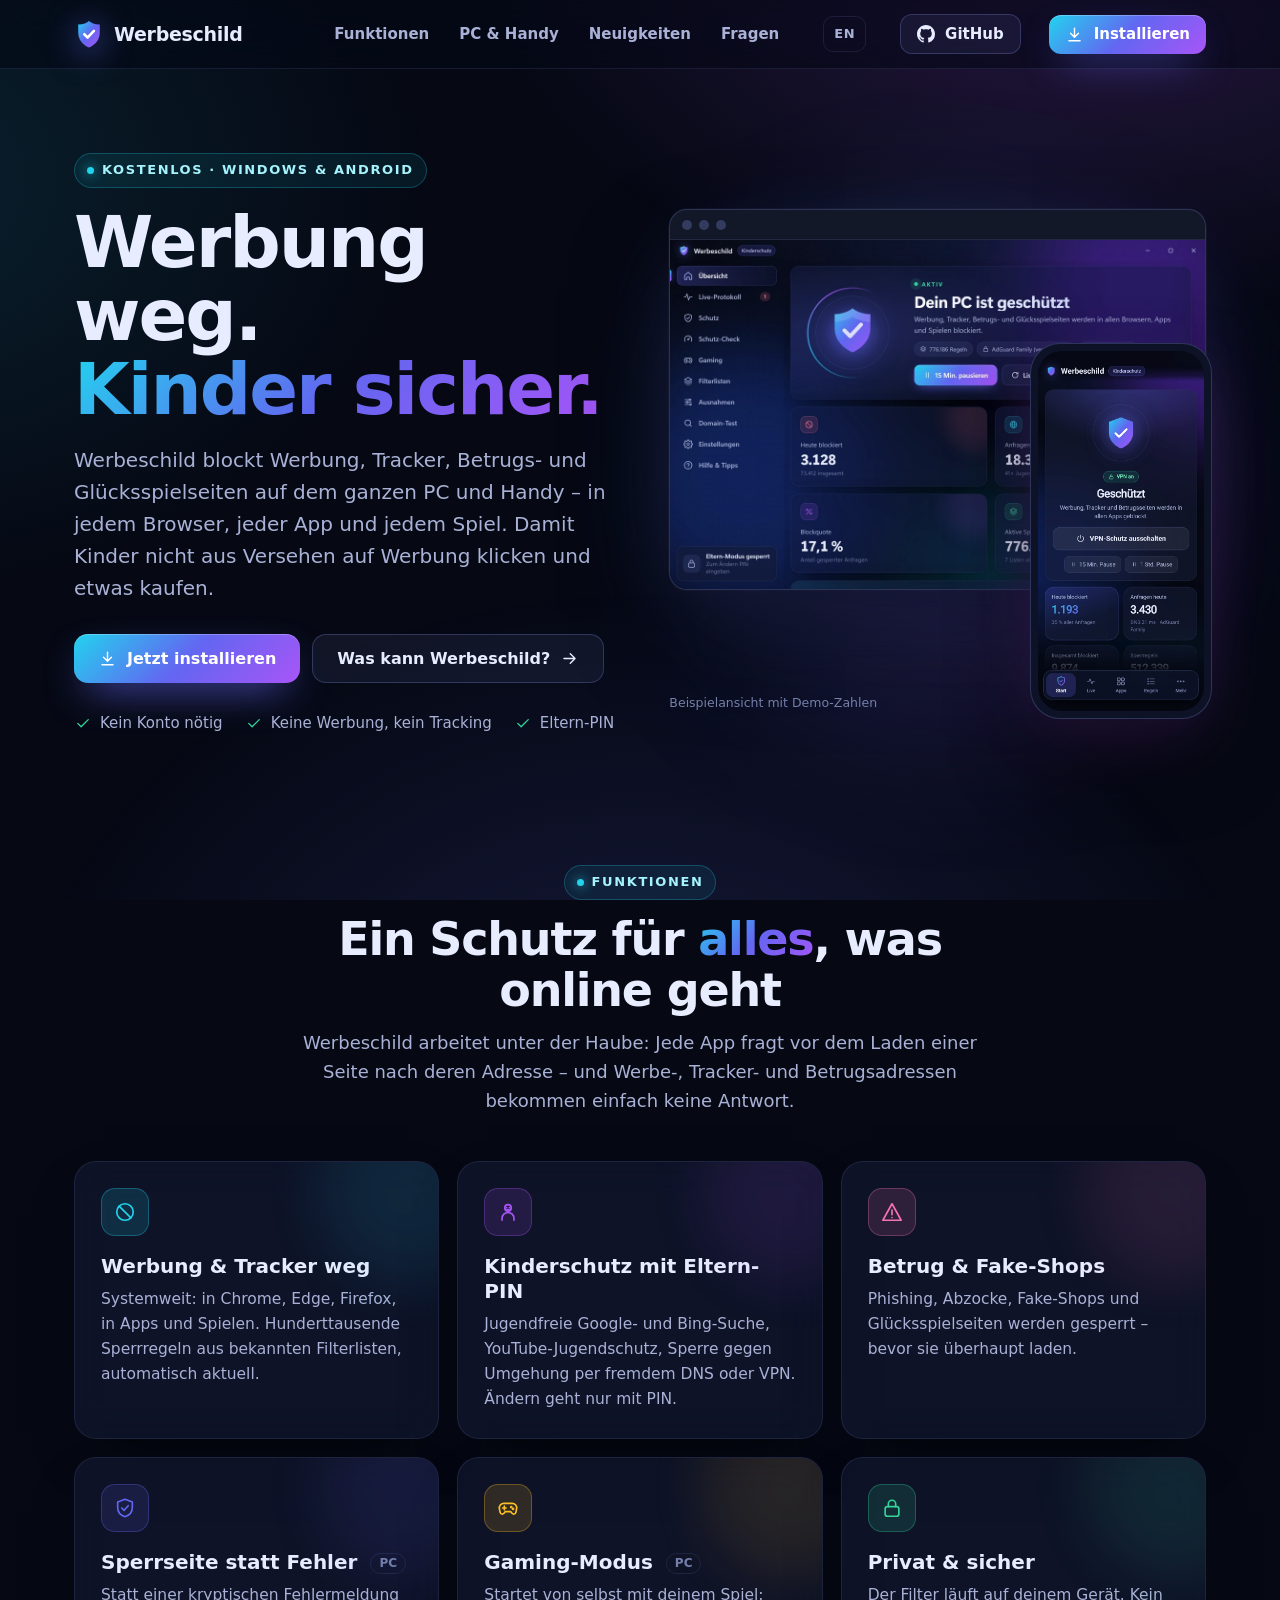
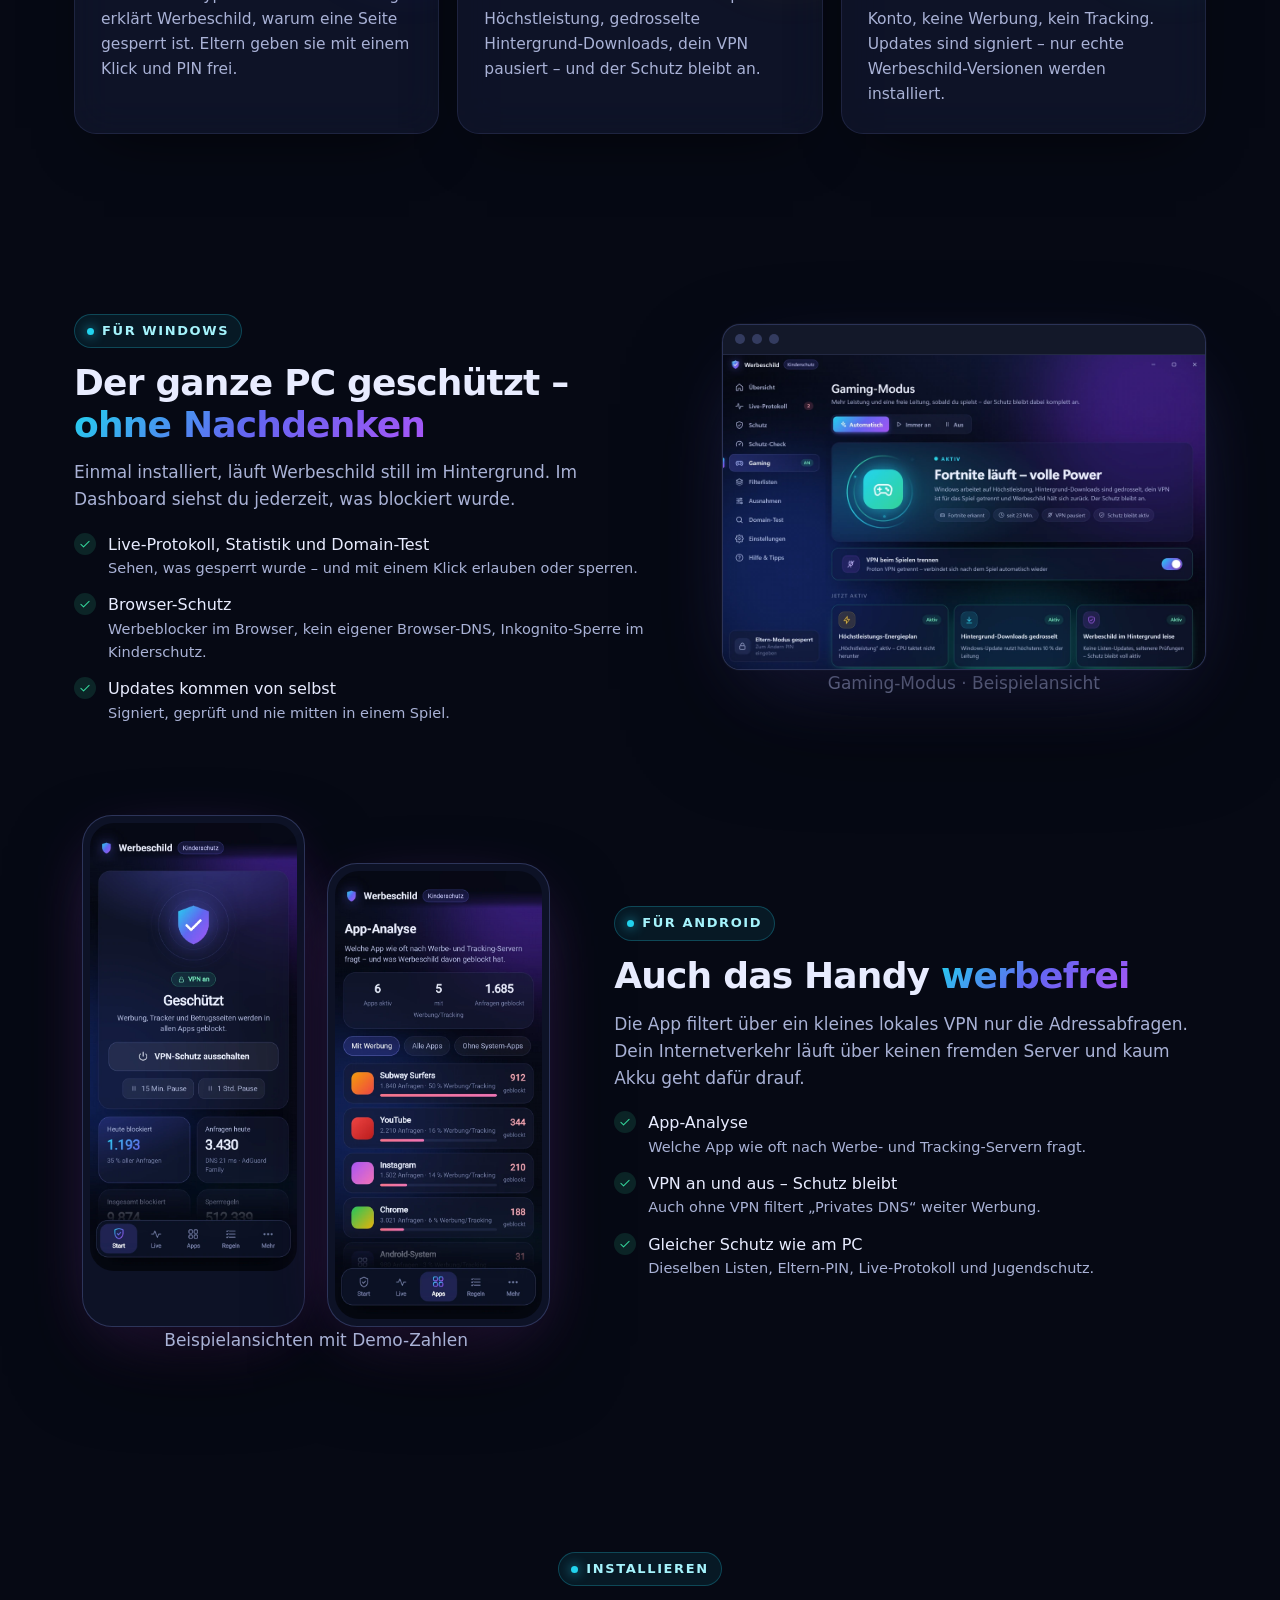
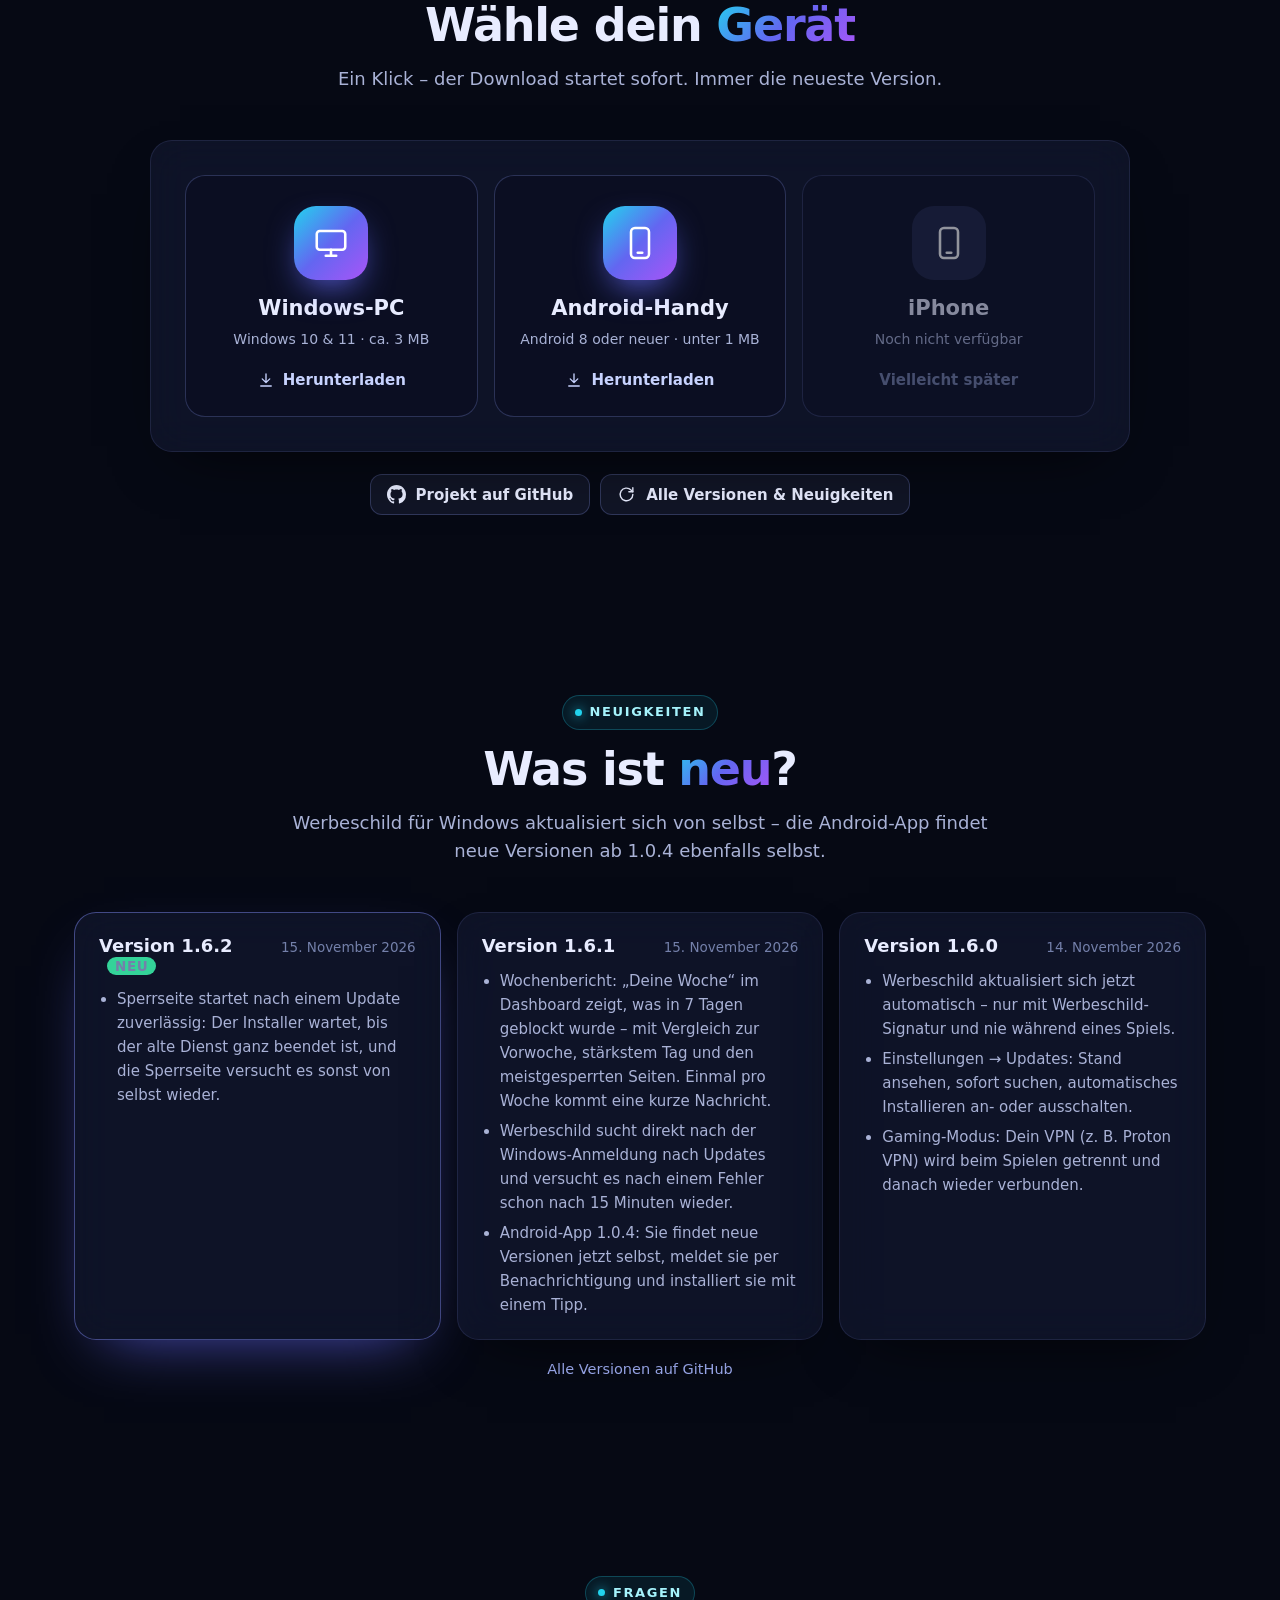
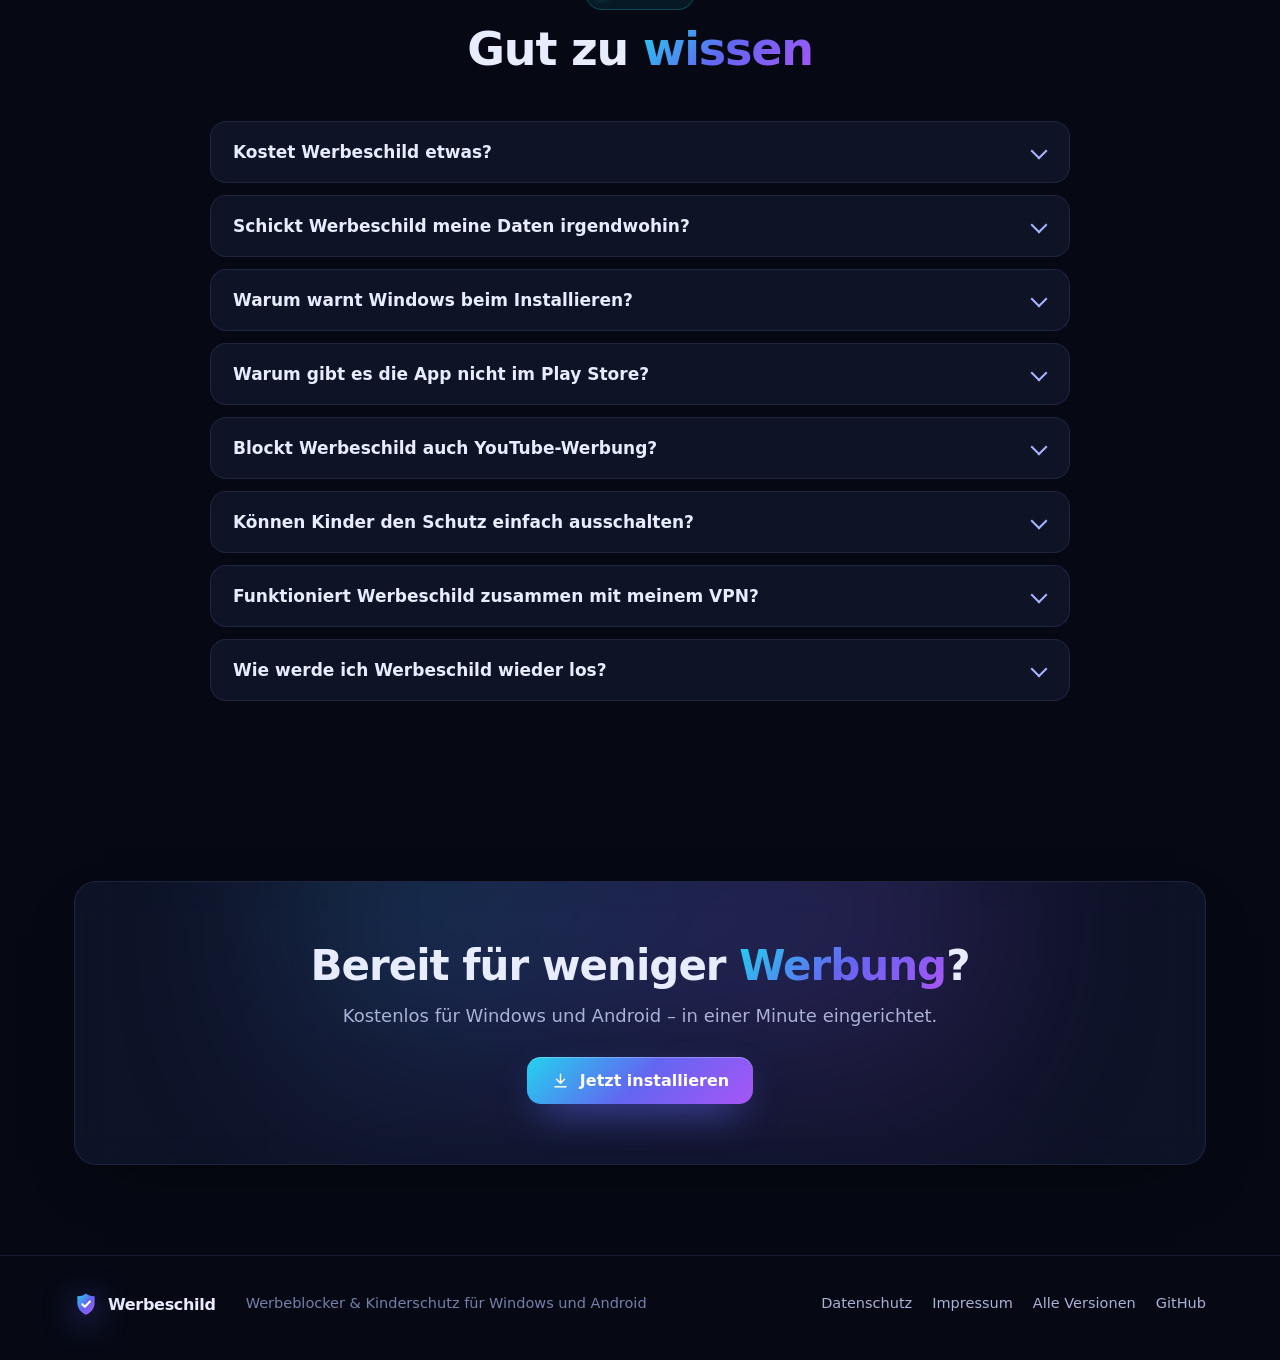
==== docs/index.html @ 8ffce0c3 "Webseite aktualisiert" ====
<!doctype html>
<html lang="de" class="no-js">
<head>
  <meta charset="utf-8">
  <meta name="viewport" content="width=device-width, initial-scale=1">
  <title>Werbeschild – Werbeblocker &amp; Kinderschutz für Windows und Android</title>
  <meta name="description" content="Werbeschild blockt Werbung, Tracker, Betrugs- und Glücksspielseiten auf dem ganzen PC und Handy – in jedem Browser, jeder App und jedem Spiel. Kostenlos, ohne Konto.">
  <meta name="theme-color" content="#060914">
  <meta property="og:title" content="Werbeschild – Werbung weg. Kinder sicher.">
  <meta property="og:description" content="Kostenloser Werbeblocker und Kinderschutz für Windows und Android.">
  <meta property="og:type" content="website">
  <meta property="og:url" content="https://mhp3878.github.io/werbeschild/">
  <meta property="og:site_name" content="Werbeschild">
  <meta property="og:locale" content="de_DE">
  <meta property="og:image" content="https://mhp3878.github.io/werbeschild/assets/vorschau.png">
  <meta property="og:image:width" content="1280">
  <meta property="og:image:height" content="640">
  <meta property="og:image:alt" content="Werbeschild – Werbung weg. Kinder sicher.">
  <meta name="twitter:card" content="summary_large_image">
  <link rel="canonical" href="https://mhp3878.github.io/werbeschild/">
  <link rel="alternate" hreflang="de" href="https://mhp3878.github.io/werbeschild/">
  <link rel="alternate" hreflang="en" href="https://mhp3878.github.io/werbeschild/en/">
  <link rel="icon" type="image/png" href="assets/werbeschild.png">
  <link rel="stylesheet" href="assets/site.css">
</head>
<body>
  <svg width="0" height="0" aria-hidden="true" style="position:absolute">
    <defs>
      <linearGradient id="wsg" x1="0" y1="0" x2="1" y2="1"><stop offset="0" stop-color="#22d3ee"/><stop offset=".5" stop-color="#6366f1"/><stop offset="1" stop-color="#a855f7"/></linearGradient>
    </defs>
    <symbol id="logo" viewBox="0 0 64 64"><path d="M32 4c4 3.5 12 7.5 23 7.6v17.6C55 44 45.5 54.6 32 60.8 18.5 54.6 9 44 9 29.2V11.6C20 11.5 28 7.5 32 4z" fill="url(#wsg)"/><path d="M22 32.5l7 7 13.5-14" fill="none" stroke="#fff" stroke-width="5.5" stroke-linecap="round" stroke-linejoin="round"/></symbol>
    <symbol id="i-shield" viewBox="0 0 24 24"><path d="M12 2.5l8 3v6c0 5-3.4 8.6-8 10-4.6-1.4-8-5-8-10v-6z"/><path d="M8.5 12l2.5 2.5 4.5-5"/></symbol>
    <symbol id="i-kid" viewBox="0 0 24 24"><circle cx="12" cy="7.5" r="3.5"/><path d="M5.5 21v-2a6.5 6.5 0 0113 0v2"/><path d="M10.5 7.2h.01M13.5 7.2h.01M10.8 9a1.8 1.8 0 002.4 0"/></symbol>
    <symbol id="i-block" viewBox="0 0 24 24"><circle cx="12" cy="12" r="9"/><path d="M5.6 5.6l12.8 12.8"/></symbol>
    <symbol id="i-alert" viewBox="0 0 24 24"><path d="M12 3l10 18H2z"/><path d="M12 10v5M12 18v.1"/></symbol>
    <symbol id="i-gamepad" viewBox="0 0 24 24"><path d="M7.5 7h9a5 5 0 014.9 6l-.8 3.7a2.4 2.4 0 01-4.2 1L14.9 16H9.1l-1.5 1.7a2.4 2.4 0 01-4.2-1L2.6 13a5 5 0 014.9-6z"/><path d="M8 10v4M6 12h4"/><circle cx="15.5" cy="11" r=".6"/><circle cx="17.5" cy="13" r=".6"/></symbol>
    <symbol id="i-lock" viewBox="0 0 24 24"><rect x="4.5" y="10.5" width="15" height="10.5" rx="2.5"/><path d="M8 10.5V7.5a4 4 0 018 0v3"/></symbol>
    <symbol id="i-check" viewBox="0 0 24 24"><path d="M5 12.5l4.5 4.5L19 7.5"/></symbol>
    <symbol id="i-download" viewBox="0 0 24 24"><path d="M12 4v11M7 10.5l5 5 5-5M5 20h14"/></symbol>
    <symbol id="i-arrow" viewBox="0 0 24 24"><path d="M5 12h14M13 6l6 6-6 6"/></symbol>
    <symbol id="i-refresh" viewBox="0 0 24 24"><path d="M20 12a8 8 0 11-2.3-5.7L20 8.5"/><path d="M20 3.5v5h-5"/></symbol>
    <symbol id="i-pc" viewBox="0 0 24 24"><rect x="2.5" y="4" width="19" height="12.5" rx="2"/><path d="M8.5 20.5h7M12 16.5v4"/></symbol>
    <symbol id="i-phone" viewBox="0 0 24 24"><rect x="6" y="2" width="12" height="20" rx="2.6"/><path d="M10.5 18.5h3"/></symbol>
    <symbol id="i-github" viewBox="0 0 16 16"><path fill="currentColor" stroke="none" d="M8 0C3.58 0 0 3.58 0 8c0 3.54 2.29 6.53 5.47 7.59.4.07.55-.17.55-.38 0-.19-.01-.82-.01-1.49-2.01.37-2.53-.49-2.69-.94-.09-.23-.48-.94-.82-1.13-.28-.15-.68-.52-.01-.53.63-.01 1.08.58 1.23.82.72 1.21 1.87.87 2.33.66.07-.52.28-.87.51-1.07-1.78-.2-3.64-.89-3.64-3.95 0-.87.31-1.59.82-2.15-.08-.2-.36-1.02.08-2.12 0 0 .67-.21 2.2.82.64-.18 1.32-.27 2-.27.68 0 1.36.09 2 .27 1.53-1.04 2.2-.82 2.2-.82.44 1.1.16 1.92.08 2.12.51.56.82 1.27.82 2.15 0 3.07-1.87 3.75-3.65 3.95.29.25.54.73.54 1.48 0 1.07-.01 1.93-.01 2.2 0 .21.15.46.55.38A8.01 8.01 0 0016 8c0-4.42-3.58-8-8-8z"/></symbol>
    <symbol id="i-sparkle" viewBox="0 0 24 24"><path d="M12 3l1.8 5.2L19 10l-5.2 1.8L12 17l-1.8-5.2L5 10l5.2-1.8z"/><path d="M19 15l.8 2.2L22 18l-2.2.8L19 21l-.8-2.2L16 18l2.2-.8z"/></symbol>
  </svg>

  <header class="top">
    <div class="wrap">
      <a class="brand" href="#"><svg aria-hidden="true"><use href="#logo"/></svg>Werbeschild</a>
      <nav class="nav" aria-label="Hauptmenü">
        <a href="#funktionen">Funktionen</a>
        <a href="#pc-und-handy" class="hide-m">PC &amp; Handy</a>
        <a href="#neuigkeiten" class="hide-m">Neuigkeiten</a>
        <a href="#fragen">Fragen</a>
      </nav>
      <a class="lang" href="en/" hreflang="en" lang="en" title="English version">EN</a>
      <a class="btn ghost small gh-btn" href="https://github.com/MHP3878/werbeschild" title="Werbeschild auf GitHub"><svg class="i" aria-hidden="true"><use href="#i-github"/></svg><span>GitHub</span></a>
      <a class="btn primary small" href="#installieren"><svg class="i" aria-hidden="true"><use href="#i-download"/></svg>Installieren</a>
    </div>
  </header>

  <main>
    <!-- ================= HERO ================= -->
    <section class="hero">
      <div class="wrap">
        <div>
          <span class="eyebrow"><i></i>Kostenlos · Windows &amp; Android</span>
          <h1>Werbung weg.<br><span class="grad">Kinder sicher.</span></h1>
          <p class="lead">Werbeschild blockt Werbung, Tracker, Betrugs- und Glücksspielseiten auf dem ganzen PC und Handy – in jedem Browser, jeder App und jedem Spiel. Damit Kinder nicht aus Versehen auf Werbung klicken und etwas kaufen.</p>
          <div class="cta">
            <a class="btn primary" href="#installieren"><svg class="i" aria-hidden="true"><use href="#i-download"/></svg>Jetzt installieren</a>
            <a class="btn ghost" href="#funktionen">Was kann Werbeschild?<svg class="i" aria-hidden="true"><use href="#i-arrow"/></svg></a>
          </div>
          <ul class="trust">
            <li><svg class="i" aria-hidden="true"><use href="#i-check"/></svg>Kein Konto nötig</li>
            <li><svg class="i" aria-hidden="true"><use href="#i-check"/></svg>Keine Werbung, kein Tracking</li>
            <li><svg class="i" aria-hidden="true"><use href="#i-check"/></svg>Eltern-PIN</li>
          </ul>
        </div>
        <div class="stage reveal">
          <div class="glow"></div>
          <div class="window">
            <div class="bar"><i></i><i></i><i></i></div>
            <img src="assets/pc-uebersicht-1120.webp" srcset="assets/pc-uebersicht-1120.webp 1120w, assets/pc-uebersicht-2240.webp 2240w" sizes="(max-width: 980px) calc(100vw - 32px), 580px" width="1120" height="730" alt="Werbeschild für Windows: Übersicht mit Schutzstatus und Zahl der blockierten Werbe-Abrufe">
          </div>
          <div class="phone"><img src="assets/handy-start-585.webp" srcset="assets/handy-start-585.webp 585w, assets/handy-start-1170.webp 1170w" sizes="(max-width: 680px) 38vw, 200px" width="585" height="1266" alt="Werbeschild für Android: Startseite mit „Geschützt“"></div>
          <span class="demo-note">Beispielansicht mit Demo-Zahlen</span>
        </div>
      </div>
    </section>

    <!-- ================= FUNKTIONEN ================= -->
    <section id="funktionen">
      <div class="wrap">
        <div class="sec-head reveal">
          <span class="eyebrow"><i></i>Funktionen</span>
          <h2>Ein Schutz für <span class="grad">alles</span>, was online geht</h2>
          <p>Werbeschild arbeitet unter der Haube: Jede App fragt vor dem Laden einer Seite nach deren Adresse – und Werbe-, Tracker- und Betrugsadressen bekommen einfach keine Antwort.</p>
        </div>
        <div class="features">
          <article class="card feature reveal" style="--accent: var(--c-cyan)">
            <div class="f-icon"><svg class="i" aria-hidden="true"><use href="#i-block"/></svg></div>
            <h3>Werbung &amp; Tracker weg</h3>
            <p>Systemweit: in Chrome, Edge, Firefox, in Apps und Spielen. Hunderttausende Sperrregeln aus bekannten Filterlisten, automatisch aktuell.</p>
          </article>
          <article class="card feature reveal" style="--accent: var(--c-violet)">
            <div class="f-icon"><svg class="i" aria-hidden="true"><use href="#i-kid"/></svg></div>
            <h3>Kinderschutz mit Eltern-PIN</h3>
            <p>Jugendfreie Google- und Bing-Suche, YouTube-Jugendschutz, Sperre gegen Umgehung per fremdem DNS oder VPN. Ändern geht nur mit PIN.</p>
          </article>
          <article class="card feature reveal" style="--accent: var(--c-pink)">
            <div class="f-icon"><svg class="i" aria-hidden="true"><use href="#i-alert"/></svg></div>
            <h3>Betrug &amp; Fake-Shops</h3>
            <p>Phishing, Abzocke, Fake-Shops und Glücksspielseiten werden gesperrt – bevor sie überhaupt laden.</p>
          </article>
          <article class="card feature reveal" style="--accent: var(--c-indigo)">
            <div class="f-icon"><svg class="i" aria-hidden="true"><use href="#i-shield"/></svg></div>
            <h3>Sperrseite statt Fehler <span class="tag">PC</span></h3>
            <p>Statt einer kryptischen Fehlermeldung erklärt Werbeschild, warum eine Seite gesperrt ist. Eltern geben sie mit einem Klick und PIN frei.</p>
          </article>
          <article class="card feature reveal" style="--accent: var(--c-amber)">
            <div class="f-icon"><svg class="i" aria-hidden="true"><use href="#i-gamepad"/></svg></div>
            <h3>Gaming-Modus <span class="tag">PC</span></h3>
            <p>Startet von selbst mit deinem Spiel: Höchstleistung, gedrosselte Hintergrund-Downloads, dein VPN pausiert – und der Schutz bleibt an.</p>
          </article>
          <article class="card feature reveal" style="--accent: var(--c-green)">
            <div class="f-icon"><svg class="i" aria-hidden="true"><use href="#i-lock"/></svg></div>
            <h3>Privat &amp; sicher</h3>
            <p>Der Filter läuft auf deinem Gerät. Kein Konto, keine Werbung, kein Tracking. Updates sind signiert – nur echte Werbeschild-Versionen werden installiert.</p>
          </article>
        </div>
      </div>
    </section>

    <!-- ================= PC & HANDY ================= -->
    <section id="pc-und-handy">
      <div class="wrap">
        <div class="show">
          <div class="reveal">
            <span class="eyebrow"><i></i>Für Windows</span>
            <h3>Der ganze PC geschützt – <span class="grad">ohne Nachdenken</span></h3>
            <p>Einmal installiert, läuft Werbeschild still im Hintergrund. Im Dashboard siehst du jederzeit, was blockiert wurde.</p>
            <ul class="checks">
              <li><svg class="i" aria-hidden="true"><use href="#i-check"/></svg><span>Live-Protokoll, Statistik und Domain-Test<small>Sehen, was gesperrt wurde – und mit einem Klick erlauben oder sperren.</small></span></li>
              <li><svg class="i" aria-hidden="true"><use href="#i-check"/></svg><span>Browser-Schutz<small>Werbeblocker im Browser, kein eigener Browser-DNS, Inkognito-Sperre im Kinderschutz.</small></span></li>
              <li><svg class="i" aria-hidden="true"><use href="#i-check"/></svg><span>Updates kommen von selbst<small>Signiert, geprüft und nie mitten in einem Spiel.</small></span></li>
            </ul>
          </div>
          <div class="show-media reveal">
            <div class="window"><div class="bar"><i></i><i></i><i></i></div><img src="assets/pc-gaming-1120.webp" srcset="assets/pc-gaming-1120.webp 1120w, assets/pc-gaming-2240.webp 2240w" sizes="(max-width: 980px) calc(100vw - 32px), 540px" width="1120" height="730" loading="lazy" alt="Werbeschild für Windows: Gaming-Modus mit Höchstleistung und pausiertem VPN"></div>
            <p class="caption">Gaming-Modus · Beispielansicht</p>
          </div>
        </div>

        <div class="show flip">
          <div class="reveal">
            <span class="eyebrow"><i></i>Für Android</span>
            <h3>Auch das Handy <span class="grad">werbefrei</span></h3>
            <p>Die App filtert über ein kleines lokales VPN nur die Adressabfragen. Dein Internetverkehr läuft über keinen fremden Server und kaum Akku geht dafür drauf.</p>
            <ul class="checks">
              <li><svg class="i" aria-hidden="true"><use href="#i-check"/></svg><span>App-Analyse<small>Welche App wie oft nach Werbe- und Tracking-Servern fragt.</small></span></li>
              <li><svg class="i" aria-hidden="true"><use href="#i-check"/></svg><span>VPN an und aus – Schutz bleibt<small>Auch ohne VPN filtert „Privates DNS“ weiter Werbung.</small></span></li>
              <li><svg class="i" aria-hidden="true"><use href="#i-check"/></svg><span>Gleicher Schutz wie am PC<small>Dieselben Listen, Eltern-PIN, Live-Protokoll und Jugendschutz.</small></span></li>
            </ul>
          </div>
          <div class="show-media reveal">
            <div class="phones">
              <div class="phone"><img src="assets/handy-start-585.webp" srcset="assets/handy-start-585.webp 585w, assets/handy-start-1170.webp 1170w" sizes="(max-width: 980px) 44vw, 260px" width="585" height="1266" loading="lazy" alt="Android-App: Startseite"></div>
              <div class="phone"><img src="assets/handy-apps-585.webp" srcset="assets/handy-apps-585.webp 585w, assets/handy-apps-1170.webp 1170w" sizes="(max-width: 980px) 44vw, 260px" width="585" height="1266" loading="lazy" alt="Android-App: App-Analyse"></div>
            </div>
            <p class="caption">Beispielansichten mit Demo-Zahlen</p>
          </div>
        </div>
      </div>
    </section>

    <!-- ================= INSTALLIEREN ================= -->
    <section id="installieren" class="install">
      <div class="wrap">
        <div class="sec-head reveal">
          <span class="eyebrow"><i></i>Installieren</span>
          <h2>Wähle dein <span class="grad">Gerät</span></h2>
          <p>Ein Klick – der Download startet sofort. Immer die neueste Version.</p>
        </div>
        <div class="card picker reveal">
          <div class="choices">
            <a class="choice" id="pick-win" data-target="win" href="https://github.com/MHP3878/werbeschild/releases/latest/download/Werbeschild-Setup.exe">
              <span class="c-icon"><span class="ring" aria-hidden="true"></span><svg class="i ic-dev" aria-hidden="true"><use href="#i-pc"/></svg><svg class="i ic-arrow" aria-hidden="true"><use href="#i-download"/></svg><svg class="i ic-done" aria-hidden="true"><use href="#i-check"/></svg></span>
              <b>Windows-PC</b>
              <small>Windows 10 &amp; 11 · ca. 3 MB</small>
              <span class="go"><svg class="i" aria-hidden="true"><use href="#i-download"/></svg><span class="go-t">Herunterladen</span></span>
            </a>
            <a class="choice" id="pick-android" data-target="android" href="https://github.com/MHP3878/werbeschild/releases/latest/download/Werbeschild-Android.apk">
              <span class="c-icon"><span class="ring" aria-hidden="true"></span><svg class="i ic-dev" aria-hidden="true"><use href="#i-phone"/></svg><svg class="i ic-arrow" aria-hidden="true"><use href="#i-download"/></svg><svg class="i ic-done" aria-hidden="true"><use href="#i-check"/></svg></span>
              <b>Android-Handy</b>
              <small>Android 8 oder neuer · unter 1 MB</small>
              <span class="go"><svg class="i" aria-hidden="true"><use href="#i-download"/></svg><span class="go-t">Herunterladen</span></span>
            </a>
            <div class="choice off" aria-disabled="true">
              <span class="c-icon"><svg class="i" aria-hidden="true"><use href="#i-phone"/></svg></span>
              <b>iPhone</b>
              <small>Noch nicht verfügbar</small>
              <span class="go" style="color:var(--text-3)">Vielleicht später</span>
            </div>
          </div>

          <div class="guide" id="guide-win" data-guide="win">
            <h4><svg class="i" aria-hidden="true"><use href="#i-check"/></svg>So geht’s weiter am PC</h4>
            <ol class="steps">
              <li><b>Datei öffnen</b>„Werbeschild-Setup.exe“ aus den Downloads starten.</li>
              <li><b>Windows-Hinweis</b>Bei „Der Computer wurde durch Windows geschützt“: „Weitere Informationen“ → „Trotzdem ausführen“.</li>
              <li><b>Modus wählen</b>„Kinderschutz“ mit Eltern-PIN oder „Standard“ für Erwachsene – dann „Installieren“.</li>
              <li><b>Fertig</b>Der Schutz läuft sofort. Updates kommen ab jetzt von selbst.</li>
            </ol>
            <p class="note"><svg class="i" aria-hidden="true"><use href="#i-alert"/></svg><span>Zum Installieren braucht Windows Administratorrechte. Für Kinder am besten ein normales Windows-Benutzerkonto ohne Administratorrechte anlegen – dann können sie den Schutz nicht abschalten.</span></p>
            <p class="again">Download hat nicht gestartet? <a href="https://github.com/MHP3878/werbeschild/releases/latest/download/Werbeschild-Setup.exe">Noch einmal versuchen</a></p>
          </div>

          <div class="guide" id="guide-android" data-guide="android">
            <h4><svg class="i" aria-hidden="true"><use href="#i-check"/></svg>So geht’s weiter am Handy</h4>
            <ol class="steps">
              <li><b>Datei öffnen</b>Auf die fertige Datei „Werbeschild-Android.apk“ tippen.</li>
              <li><b>Erlauben</b>Android fragt einmal: „Unbekannte Apps installieren“ für deinen Browser erlauben.</li>
              <li><b>Installieren</b>„Installieren“ tippen, App öffnen und Modus wählen.</li>
              <li><b>VPN bestätigen</b>Die Anfrage für das lokale VPN bestätigen – fertig.</li>
            </ol>
            <p class="note"><svg class="i" aria-hidden="true"><use href="#i-alert"/></svg><span>Google erlaubt systemweite Werbeblocker nicht im Play Store – deshalb gibt es die App hier direkt. Neue Versionen lädst du einfach wieder hier herunter und installierst sie über die alte.</span></p>
            <p class="again">Download hat nicht gestartet? <a href="https://github.com/MHP3878/werbeschild/releases/latest/download/Werbeschild-Android.apk">Noch einmal versuchen</a></p>
          </div>
        </div>
        <div class="more-links">
          <a class="btn ghost small" href="https://github.com/MHP3878/werbeschild"><svg class="i" aria-hidden="true"><use href="#i-github"/></svg>Projekt auf GitHub</a>
          <a class="btn ghost small" href="https://github.com/MHP3878/werbeschild/releases"><svg class="i" aria-hidden="true"><use href="#i-refresh"/></svg>Alle Versionen &amp; Neuigkeiten</a>
        </div>
      </div>
    </section>

    <!-- ================= NEUIGKEITEN ================= -->
    <section id="neuigkeiten">
      <div class="wrap">
        <div class="sec-head reveal">
          <span class="eyebrow"><i></i>Neuigkeiten</span>
          <h2>Was ist <span class="grad">neu</span>?</h2>
          <p>Werbeschild für Windows aktualisiert sich von selbst – die Android-App findet neue Versionen ab 1.0.4 ebenfalls selbst.</p>
        </div>
        <!-- neuigkeiten:start -->
        <div class="news">
          <article class="card news-item reveal"><div class="news-head"><b>Version 1.6.2<span class="news-new">NEU</span></b><span>15. November 2026</span></div><ul><li>Sperrseite startet nach einem Update zuverl&#228;ssig: Der Installer wartet, bis der alte Dienst ganz beendet ist, und die Sperrseite versucht es sonst von selbst wieder.</li></ul></article>
          <article class="card news-item reveal"><div class="news-head"><b>Version 1.6.1</b><span>15. November 2026</span></div><ul><li>Wochenbericht: „Deine Woche“ im Dashboard zeigt, was in 7 Tagen geblockt wurde – mit Vergleich zur Vorwoche, st&#228;rkstem Tag und den meistgesperrten Seiten. Einmal pro Woche kommt eine kurze Nachricht.</li><li>Werbeschild sucht direkt nach der Windows-Anmeldung nach Updates und versucht es nach einem Fehler schon nach 15 Minuten wieder.</li><li>Android-App 1.0.4: Sie findet neue Versionen jetzt selbst, meldet sie per Benachrichtigung und installiert sie mit einem Tipp.</li></ul></article>
          <article class="card news-item reveal"><div class="news-head"><b>Version 1.6.0</b><span>14. November 2026</span></div><ul><li>Werbeschild aktualisiert sich jetzt automatisch – nur mit Werbeschild-Signatur und nie w&#228;hrend eines Spiels.</li><li>Einstellungen → Updates: Stand ansehen, sofort suchen, automatisches Installieren an- oder ausschalten.</li><li>Gaming-Modus: Dein VPN (z. B. Proton VPN) wird beim Spielen getrennt und danach wieder verbunden.</li></ul></article>
        </div>
        <p class="news-more"><a href="https://github.com/MHP3878/werbeschild/releases">Alle Versionen auf GitHub</a></p>
        <!-- neuigkeiten:end -->
      </div>
    </section>

    <!-- ================= FRAGEN ================= -->
    <section id="fragen">
      <div class="wrap">
        <div class="sec-head reveal">
          <span class="eyebrow"><i></i>Fragen</span>
          <h2>Gut zu <span class="grad">wissen</span></h2>
        </div>
        <div class="faq">
          <details class="reveal"><summary>Kostet Werbeschild etwas?</summary><div class="a"><p>Nein. Werbeschild ist kostenlos, ohne Werbung und ohne Konto.</p></div></details>
          <details class="reveal"><summary>Schickt Werbeschild meine Daten irgendwohin?</summary><div class="a">
            <p>Der Filter läuft komplett auf deinem Gerät. Es gibt kein Konto und keine Statistik an uns.</p>
            <p>Damit Seiten überhaupt laden, fragt jedes Gerät nach Adressen – diese Abfragen schickt Werbeschild <b>verschlüsselt</b> an einen Familien-DNS-Dienst (z. B. AdGuard DNS oder Cloudflare), statt sie unverschlüsselt an deinen Internetanbieter zu geben. Nach Updates fragt Werbeschild bei GitHub. Mehr dazu in der <a href="datenschutz.html">Datenschutzerklärung</a>.</p>
          </div></details>
          <details class="reveal"><summary>Warum warnt Windows beim Installieren?</summary><div class="a">
            <p>Windows warnt bei Programmen, die (noch) kein teures Code-Signatur-Zertifikat haben. Klicke auf „Weitere Informationen“ und dann auf „Trotzdem ausführen“.</p>
            <p>Die automatischen Updates sind trotzdem abgesichert: Werbeschild installiert nur Updates, die mit dem eigenen Schlüssel von Werbeschild signiert sind.</p>
          </div></details>
          <details class="reveal"><summary>Warum gibt es die App nicht im Play Store?</summary><div class="a"><p>Google lässt systemweite Werbeblocker nicht in den Play Store. Deshalb lädst du die App hier herunter; Android fragt dann einmal, ob dein Browser Apps installieren darf.</p></div></details>
          <details class="reveal"><summary>Blockt Werbeschild auch YouTube-Werbung?</summary><div class="a">
            <p>Ehrlich: In der YouTube-App kann das kein Werbeblocker dieser Art, weil die Werbung von denselben Servern kommt wie die Videos.</p>
            <p>Im Browser am PC hilft Werbeschild nach: In Firefox richtet es uBlock Origin ein, das auch YouTube-Werbung entfernt. In Chrome, Edge und Brave kommt uBlock Origin Lite dazu – das schafft YouTube-Werbung nur teilweise. Am Handy erklärt die App, wie es mit Firefox oder Brave klappt.</p>
          </div></details>
          <details class="reveal"><summary>Können Kinder den Schutz einfach ausschalten?</summary><div class="a">
            <p>Am PC sind im Kinderschutz alle Einstellungen mit der Eltern-PIN gesperrt. Wichtig: Kinder sollten ein normales Windows-Konto ohne Administratorrechte haben – wer Administrator ist, kann alles abschalten.</p>
            <p>Am Handy lässt Android das VPN in den Einstellungen abschalten. Werbeschild warnt dann, und mit Google Family Link oder „Dauerhaft aktives VPN“ lässt sich das verhindern – die App erklärt, wie.</p>
          </div></details>
          <details class="reveal"><summary>Funktioniert Werbeschild zusammen mit meinem VPN?</summary><div class="a">
            <p>Am PC ja: VPN-Apps lassen sich erlauben, und der Gaming-Modus trennt dein VPN beim Spielen automatisch und verbindet es danach wieder.</p>
            <p>Am Handy läuft immer nur ein VPN gleichzeitig. Ist Werbeschild aus, filtert „Privates DNS“ trotzdem weiter Werbung.</p>
          </div></details>
          <details class="reveal"><summary>Wie werde ich Werbeschild wieder los?</summary><div class="a"><p>Am PC unter Windows-Einstellungen → Apps → Werbeschild → Deinstallieren (im Kinderschutz mit Eltern-PIN). Alle Änderungen an Windows werden dabei wieder zurückgenommen. Am Handy wie jede andere App.</p></div></details>
        </div>
      </div>
    </section>

    <section>
      <div class="wrap">
        <div class="card final reveal">
          <h2>Bereit für weniger <span class="grad">Werbung</span>?</h2>
          <p>Kostenlos für Windows und Android – in einer Minute eingerichtet.</p>
          <a class="btn primary" href="#installieren"><svg class="i" aria-hidden="true"><use href="#i-download"/></svg>Jetzt installieren</a>
        </div>
      </div>
    </section>
  </main>

  <footer>
    <div class="wrap">
      <a class="brand" href="#"><svg aria-hidden="true"><use href="#logo"/></svg>Werbeschild</a>
      <span>Werbeblocker &amp; Kinderschutz für Windows und Android</span>
      <nav aria-label="Rechtliches">
        <a href="datenschutz.html">Datenschutz</a>
        <a href="impressum.html">Impressum</a>
        <a href="https://github.com/MHP3878/werbeschild/releases">Alle Versionen</a>
        <a href="https://github.com/MHP3878/werbeschild">GitHub</a>
      </nav>
    </div>
  </footer>

  <div class="toast" id="toast" role="status" aria-live="polite"><svg class="i" aria-hidden="true"><use href="#i-download"/></svg><span id="toastText">Download startet …</span></div>
  <script src="assets/site.js"></script>
</body>
</html>
---- docs/assets/site.css ----
/* Werbeschild – Webseite. Gleiche Optik wie die App: dunkles Glas, Verlauf Cyan → Indigo → Violett. */
:root {
  color-scheme: dark;
  --bg: #060914;
  --bg-2: #0b1022;
  --panel: rgba(22, 28, 54, .55);
  --panel-2: rgba(30, 38, 72, .62);
  --stroke: rgba(148, 163, 255, .12);
  --stroke-2: rgba(148, 163, 255, .24);
  --text: #e8ecff;
  --text-2: #a9b2d6;
  --text-3: #7480aa;
  --c-cyan: #22d3ee;
  --c-indigo: #6366f1;
  --c-violet: #a855f7;
  --c-pink: #f472b6;
  --c-green: #34d399;
  --c-amber: #fbbf24;
  --grad: linear-gradient(135deg, #22d3ee 0%, #6366f1 50%, #a855f7 100%);
  --radius: 22px;
  --font: "Segoe UI Variable Text", "Segoe UI", system-ui, -apple-system, Roboto, "Helvetica Neue", Arial, sans-serif;
  --font-display: "Segoe UI Variable Display", "Segoe UI", system-ui, -apple-system, Roboto, "Helvetica Neue", Arial, sans-serif;
  --wrap: 1180px;
}

* { box-sizing: border-box; }
html { scroll-behavior: smooth; scroll-padding-top: 84px; -webkit-text-size-adjust: 100%; }
body {
  margin: 0; background: var(--bg); color: var(--text); font: 16px/1.6 var(--font);
  overflow-x: hidden; -webkit-font-smoothing: antialiased;
}
body::before {
  content: ""; position: fixed; inset: 0; z-index: -1; pointer-events: none;
  background:
    radial-gradient(900px 600px at 85% -10%, rgba(168, 85, 247, .22), transparent 70%),
    radial-gradient(800px 600px at -10% 20%, rgba(34, 211, 238, .12), transparent 70%),
    radial-gradient(900px 700px at 50% 120%, rgba(99, 102, 241, .18), transparent 70%);
}
img { max-width: 100%; height: auto; display: block; }
a { color: #a5b4fc; text-decoration: none; }
a:hover { color: #c7d2fe; }
:focus-visible { outline: 2px solid #a5b4fc; outline-offset: 3px; border-radius: 8px; }
svg.i { width: 22px; height: 22px; fill: none; stroke: currentColor; stroke-width: 1.8; stroke-linecap: round; stroke-linejoin: round; flex-shrink: 0; }
.wrap { width: 100%; max-width: var(--wrap); margin: 0 auto; padding: 0 24px; }
.grad { background: var(--grad); -webkit-background-clip: text; background-clip: text; color: transparent; }
.sr-only { position: absolute; width: 1px; height: 1px; overflow: hidden; clip: rect(0 0 0 0); white-space: nowrap; }

/* ---------- header ---------- */
.top {
  position: sticky; top: 0; z-index: 50; backdrop-filter: blur(18px) saturate(140%); -webkit-backdrop-filter: blur(18px) saturate(140%);
  background: rgba(6, 9, 20, .62); border-bottom: 1px solid var(--stroke);
}
.top .wrap { display: flex; align-items: center; gap: 28px; height: 68px; }
.brand { display: flex; align-items: center; gap: 10px; color: var(--text); font: 700 19px var(--font-display); letter-spacing: -.3px; }
.brand:hover { color: var(--text); }
.brand svg { width: 30px; height: 30px; filter: drop-shadow(0 6px 16px rgba(99, 102, 241, .7)); }
.nav { display: flex; gap: 6px; margin-left: auto; }
.nav a { color: var(--text-2); font-weight: 600; font-size: 15px; padding: 8px 12px; border-radius: 10px; }
.nav a:hover { color: var(--text); background: rgba(148, 163, 255, .08); }

/* ---------- buttons ---------- */
.btn {
  display: inline-flex; align-items: center; justify-content: center; gap: 10px; border: 0; cursor: pointer;
  font: 650 16px var(--font); color: #fff; padding: 14px 24px; border-radius: 14px; transition: transform .2s, box-shadow .2s, background .2s;
}
.btn:hover { color: #fff; transform: translateY(-1px); }
.btn.primary { background: var(--grad); box-shadow: 0 16px 40px -14px rgba(99, 102, 241, .95), inset 0 1px 0 rgba(255, 255, 255, .25); }
.btn.primary:hover { box-shadow: 0 20px 50px -14px rgba(139, 92, 246, 1), inset 0 1px 0 rgba(255, 255, 255, .25); }
.btn.ghost { background: rgba(148, 163, 255, .08); border: 1px solid var(--stroke-2); color: var(--text); }
.btn.ghost:hover { background: rgba(148, 163, 255, .14); }
.btn.small { padding: 10px 16px; font-size: 15px; border-radius: 12px; }
.btn svg.i { width: 19px; height: 19px; }

/* ---------- hero ---------- */
.hero { padding: 84px 0 40px; position: relative; }
.hero .wrap { display: grid; grid-template-columns: 1.02fr 1fr; gap: 48px; align-items: center; }
.eyebrow {
  display: inline-flex; align-items: center; gap: 8px; font-size: 13px; font-weight: 700; letter-spacing: 1.6px; text-transform: uppercase;
  color: #a5f3fc; padding: 6px 12px; border-radius: 99px; background: rgba(34, 211, 238, .08); border: 1px solid rgba(34, 211, 238, .25);
}
.eyebrow i { width: 7px; height: 7px; border-radius: 50%; background: var(--c-cyan); box-shadow: 0 0 12px var(--c-cyan); }
h1 { font: 800 clamp(40px, 6vw, 72px)/1.02 var(--font-display); letter-spacing: -2px; margin: 18px 0 18px; }
.lead { font-size: clamp(17px, 1.6vw, 20px); color: var(--text-2); max-width: 560px; margin: 0 0 30px; }
.cta { display: flex; gap: 12px; flex-wrap: wrap; }
.trust { display: flex; flex-wrap: wrap; gap: 10px 22px; margin: 28px 0 0; padding: 0; list-style: none; color: var(--text-2); font-size: 15px; }
.trust li { display: flex; align-items: center; gap: 8px; }
.trust svg.i { width: 18px; height: 18px; color: var(--c-green); }

.stage { position: relative; min-height: 470px; }
.window {
  position: relative; border-radius: 18px; overflow: hidden; border: 1px solid var(--stroke-2); background: var(--bg-2);
  box-shadow: 0 50px 120px -30px rgba(0, 0, 0, .9), 0 0 0 1px rgba(255, 255, 255, .03), 0 30px 90px -40px rgba(99, 102, 241, .7);
}
.window .bar { height: 30px; display: flex; align-items: center; gap: 7px; padding: 0 12px; background: rgba(255, 255, 255, .03); border-bottom: 1px solid var(--stroke); }
.window .bar i { width: 10px; height: 10px; border-radius: 50%; background: rgba(148, 163, 255, .25); }
.phone {
  position: absolute; right: -6px; bottom: -40px; width: 34%; min-width: 150px; border-radius: 30px; padding: 7px; background: #0d1226;
  border: 1px solid var(--stroke-2); box-shadow: 0 40px 90px -20px rgba(0, 0, 0, .95), 0 20px 70px -30px rgba(168, 85, 247, .8);
}
.phone img { border-radius: 24px; }
.glow { position: absolute; inset: 10% 5% -5% 10%; background: var(--grad); filter: blur(90px); opacity: .28; z-index: -1; border-radius: 50%; }
.demo-note { position: absolute; left: 0; bottom: -34px; font-size: 12.5px; color: var(--text-3); }

/* ---------- sections ---------- */
section { padding: 90px 0; }
.sec-head { text-align: center; max-width: 720px; margin: 0 auto 46px; }
.sec-head h2 { font: 800 clamp(30px, 4vw, 46px)/1.1 var(--font-display); letter-spacing: -1.2px; margin: 14px 0 14px; }
.sec-head p { color: var(--text-2); font-size: 18px; margin: 0; }

.card {
  background: var(--panel); border: 1px solid var(--stroke); border-radius: var(--radius);
  backdrop-filter: blur(20px) saturate(140%); -webkit-backdrop-filter: blur(20px) saturate(140%);
  box-shadow: 0 24px 60px -30px rgba(0, 0, 0, .8);
}
.features { display: grid; grid-template-columns: repeat(3, 1fr); gap: 18px; }
.feature { padding: 26px; position: relative; overflow: hidden; transition: border-color .3s, transform .3s; }
.feature:hover { border-color: var(--stroke-2); transform: translateY(-3px); }
.feature::after { content: ""; position: absolute; width: 180px; height: 180px; right: -60px; top: -60px; border-radius: 50%; background: var(--accent); opacity: .1; filter: blur(30px); }
.f-icon {
  width: 48px; height: 48px; border-radius: 14px; display: grid; place-items: center; margin-bottom: 18px; color: var(--accent);
  background: color-mix(in srgb, var(--accent) 14%, transparent); border: 1px solid color-mix(in srgb, var(--accent) 30%, transparent);
}
.feature h3 { font: 700 20px/1.25 var(--font-display); margin: 0 0 8px; }
.feature p { color: var(--text-2); margin: 0; font-size: 15.5px; }
.tag { display: inline-block; font-size: 12px; font-weight: 700; color: var(--text-3); border: 1px solid var(--stroke); padding: 2px 8px; border-radius: 99px; margin-left: 6px; vertical-align: 2px; }

/* showcase rows */
.show { display: grid; grid-template-columns: 1.1fr .9fr; gap: 56px; align-items: center; }
.show + .show { margin-top: 90px; }
.show.flip { grid-template-columns: .9fr 1.1fr; }
.show.flip .show-media { order: -1; }
.show h3 { font: 800 clamp(26px, 3vw, 36px)/1.15 var(--font-display); letter-spacing: -.8px; margin: 14px 0 14px; }
.show p { color: var(--text-2); margin: 0 0 18px; font-size: 17px; }
.checks { list-style: none; padding: 0; margin: 0; display: grid; gap: 12px; }
.checks li { display: flex; gap: 12px; align-items: flex-start; color: var(--text); }
.checks li svg.i { width: 22px; height: 22px; padding: 4px; border-radius: 50%; background: rgba(52, 211, 153, .14); color: var(--c-green); margin-top: 1px; }
.checks small { display: block; color: var(--text-2); font-size: 14.5px; }
.show-media { position: relative; }
.show-media .window { transform: none; }
.phones { display: flex; gap: 22px; justify-content: center; }
.phones .phone { position: static; transform: none; width: 46%; min-width: 0; }
.phones .phone:nth-child(2) { margin-top: 48px; }
.caption { font-size: 12.5px; color: var(--text-3); text-align: center; margin-top: 14px; }

/* ---------- install ---------- */
.install { position: relative; }
.picker { max-width: 980px; margin: 0 auto; padding: 34px; }
.picker h3 { text-align: center; font: 700 22px var(--font-display); margin: 0 0 6px; }
.picker > p { text-align: center; color: var(--text-2); margin: 0 0 26px; }
.choices { display: grid; grid-template-columns: repeat(3, 1fr); gap: 16px; }
.choice {
  position: relative; display: flex; flex-direction: column; align-items: center; text-align: center; gap: 8px; padding: 30px 20px 24px;
  border-radius: 20px; border: 1.5px solid var(--stroke-2); background: rgba(10, 14, 32, .55); color: var(--text); cursor: pointer;
  transition: border-color .25s, transform .25s, box-shadow .25s, background .25s; font: inherit;
}
.choice:hover { color: var(--text); transform: translateY(-4px); border-color: rgba(129, 140, 248, .7); box-shadow: 0 24px 60px -24px rgba(99, 102, 241, .9); }
.choice.active { border-color: transparent; background: linear-gradient(rgba(14, 18, 40, .92), rgba(14, 18, 40, .92)) padding-box, var(--grad) border-box; box-shadow: 0 24px 60px -24px rgba(139, 92, 246, .95); }
.choice .c-icon { width: 74px; height: 74px; border-radius: 22px; display: grid; place-items: center; background: var(--grad); box-shadow: 0 14px 34px -10px rgba(99, 102, 241, .9); margin-bottom: 8px; }
.choice .c-icon svg.i { width: 36px; height: 36px; color: #fff; stroke-width: 1.7; }
.choice b { font: 700 21px var(--font-display); }
.choice small { color: var(--text-2); font-size: 14px; }
.choice .go { margin-top: 10px; display: inline-flex; align-items: center; gap: 8px; font-weight: 700; color: #c7d2fe; font-size: 15px; }
.choice .go svg.i { width: 18px; height: 18px; }
.choice .badge { position: absolute; top: 12px; right: 12px; font-size: 11.5px; font-weight: 700; color: #052e16; background: var(--c-green); padding: 2px 9px; border-radius: 99px; }
.choice.off { cursor: default; opacity: .55; }
.choice.off:hover { transform: none; border-color: var(--stroke-2); box-shadow: none; }
.choice.off .c-icon { background: rgba(148, 163, 255, .14); box-shadow: none; }

.guide { margin-top: 26px; padding: 26px 28px; border-radius: 18px; background: rgba(99, 102, 241, .07); border: 1px solid rgba(129, 140, 248, .22); }
.guide[hidden] { display: none; }
.guide h4 { display: flex; align-items: center; gap: 10px; font: 700 18px var(--font-display); margin: 0 0 16px; }
.guide h4 svg.i { color: var(--c-green); }
.steps { counter-reset: s; list-style: none; padding: 0; margin: 0; display: grid; grid-template-columns: repeat(4, 1fr); gap: 16px; }
.steps li { counter-increment: s; position: relative; padding-top: 44px; color: var(--text-2); font-size: 15px; }
.steps li::before {
  content: counter(s); position: absolute; top: 0; left: 0; width: 32px; height: 32px; border-radius: 50%; display: grid; place-items: center;
  background: var(--grad); color: #fff; font: 700 15px var(--font-display); box-shadow: 0 0 20px -6px rgba(99, 102, 241, 1);
}
.steps b { color: var(--text); display: block; margin-bottom: 2px; }
.guide .note { margin: 18px 0 0; font-size: 14.5px; color: var(--text-2); display: flex; gap: 10px; align-items: flex-start; }
.guide .note svg.i { color: var(--c-amber); width: 19px; height: 19px; margin-top: 2px; }
.guide .again { margin-top: 14px; font-size: 14.5px; color: var(--text-3); }
.more-links { display: flex; justify-content: center; flex-wrap: wrap; gap: 10px; margin-top: 22px; }
.gh-btn svg.i { width: 18px; height: 18px; }
.top .gh-btn { margin-left: 6px; }

/* ---------- download animation ---------- */
.choice .c-icon { position: relative; }
.choice .c-icon svg.i { position: absolute; transition: opacity .25s, transform .35s cubic-bezier(.3, 1.5, .5, 1); }
.choice .ic-arrow, .choice .ic-done { opacity: 0; transform: scale(.4); }
.choice .ring {
  position: absolute; inset: -12px; border-radius: 50%; padding: 3px; opacity: 0; transition: opacity .3s;
  background: conic-gradient(from 0deg, transparent 0 18%, #22d3ee 40%, #6366f1 65%, #a855f7 88%, transparent 100%);
  -webkit-mask: linear-gradient(#000 0 0) content-box, linear-gradient(#000 0 0); -webkit-mask-composite: xor;
  mask: linear-gradient(#000 0 0) content-box, linear-gradient(#000 0 0); mask-composite: exclude;
}
.choice.loading .ring { opacity: 1; animation: ring-spin .9s linear infinite; }
.choice.loading .ic-dev { opacity: 0; transform: scale(.4); }
.choice.loading .ic-arrow { opacity: 1; transform: none; animation: arrow-drop .7s ease-in-out infinite; }
.choice.loading .c-icon { animation: icon-pulse .9s ease-in-out infinite; }
.choice.done .ic-dev, .choice.done .ic-arrow { opacity: 0; transform: scale(.4); }
.choice.done .ic-done { opacity: 1; transform: none; stroke-width: 2.6; }
.choice.done .c-icon { background: linear-gradient(135deg, #34d399, #22d3ee); box-shadow: 0 14px 40px -8px rgba(52, 211, 153, .9); animation: icon-pop .5s cubic-bezier(.3, 1.6, .5, 1); }
.choice.done .go { color: #6ee7b7; }
.spark { position: absolute; left: 50%; top: 67px; width: 8px; height: 8px; margin: -4px 0 0 -4px; border-radius: 50%; pointer-events: none; background: var(--c); box-shadow: 0 0 10px var(--c); animation: spark .9s cubic-bezier(.15, .7, .3, 1) forwards; }
.guide.is-open .steps li { animation: step-in .55s cubic-bezier(.2, .8, .2, 1) both; }
.guide.is-open .steps li:nth-child(2) { animation-delay: .08s; }
.guide.is-open .steps li:nth-child(3) { animation-delay: .16s; }
.guide.is-open .steps li:nth-child(4) { animation-delay: .24s; }
.guide.is-open { animation: guide-in .45s ease both; }
@keyframes ring-spin { to { transform: rotate(360deg); } }
@keyframes arrow-drop { 0%, 100% { transform: translateY(-3px); } 50% { transform: translateY(4px); } }
@keyframes icon-pulse { 0%, 100% { transform: scale(1); } 50% { transform: scale(1.06); } }
@keyframes icon-pop { 0% { transform: scale(.8); } 60% { transform: scale(1.12); } 100% { transform: scale(1); } }
@keyframes spark { from { transform: translate(0, 0) scale(1); opacity: 1; } to { transform: translate(var(--dx), var(--dy)) scale(.2); opacity: 0; } }
@keyframes step-in { from { opacity: 0; transform: translateY(14px); } to { opacity: 1; transform: none; } }
@keyframes guide-in { from { opacity: 0; transform: translateY(10px); } to { opacity: 1; transform: none; } }

/* ---------- news ---------- */
.news { display: grid; grid-template-columns: repeat(3, 1fr); gap: 16px; }
.news-item { padding: 22px 24px; }
.news-item:first-child { border-color: rgba(129, 140, 248, .45); box-shadow: 0 24px 60px -30px rgba(99, 102, 241, .8); }
.news-head { display: flex; align-items: baseline; justify-content: space-between; gap: 10px; margin-bottom: 10px; }
.news-head b { font: 700 18px var(--font-display); }
.news-head span { color: var(--text-3); font-size: 13.5px; white-space: nowrap; }
.news-item ul { margin: 0; padding-left: 18px; color: var(--text-2); font-size: 15px; display: grid; gap: 6px; }
.news-new { display: inline-block; font-size: 11px; font-weight: 800; letter-spacing: .6px; color: #052e16; background: var(--c-green); padding: 1px 8px; border-radius: 99px; margin-left: 8px; vertical-align: 2px; }
.news-more { text-align: center; margin-top: 18px; font-size: 14.5px; }

/* ---------- language switch ---------- */
.lang { margin-left: 4px; font-weight: 700; font-size: 13px; letter-spacing: .5px; color: var(--text-2); padding: 7px 10px; border-radius: 10px; border: 1px solid var(--stroke); }
.lang:hover { color: var(--text); background: rgba(148, 163, 255, .08); }

/* ---------- faq ---------- */
.faq { max-width: 860px; margin: 0 auto; display: grid; gap: 12px; }
.faq details { border-radius: 16px; border: 1px solid var(--stroke); background: var(--panel); overflow: hidden; }
.faq details[open] { border-color: var(--stroke-2); }
.faq summary {
  list-style: none; cursor: pointer; padding: 20px 56px 20px 22px; font: 650 17px var(--font-display); position: relative;
}
.faq summary::-webkit-details-marker { display: none; }
.faq summary::after {
  content: ""; position: absolute; right: 24px; top: 50%; width: 10px; height: 10px; margin-top: -7px;
  border-right: 2px solid #a5b4fc; border-bottom: 2px solid #a5b4fc; transform: rotate(45deg); transition: transform .25s;
}
.faq details[open] summary::after { transform: rotate(-135deg); margin-top: -2px; }
.faq .a { padding: 0 22px 20px; color: var(--text-2); }
.faq .a p { margin: 0 0 10px; }
.faq .a p:last-child { margin: 0; }

/* ---------- final cta + footer ---------- */
.final { text-align: center; padding: 60px 30px; position: relative; overflow: hidden; }
.final h2 { font: 800 clamp(28px, 3.6vw, 42px)/1.15 var(--font-display); margin: 0 0 12px; letter-spacing: -1px; }
.final p { color: var(--text-2); margin: 0 0 26px; font-size: 18px; }
.final::before { content: ""; position: absolute; inset: -40% 20% auto; height: 300px; background: var(--grad); filter: blur(100px); opacity: .22; z-index: -1; }
footer { border-top: 1px solid var(--stroke); padding: 36px 0 44px; color: var(--text-3); font-size: 14.5px; }
footer .wrap { display: flex; flex-wrap: wrap; gap: 18px 30px; align-items: center; }
footer .brand { font-size: 16px; }
footer .brand svg { width: 24px; height: 24px; }
footer nav { display: flex; gap: 20px; margin-left: auto; flex-wrap: wrap; }
footer a { color: var(--text-2); }

/* ---------- legal pages ---------- */
.legal { max-width: 820px; margin: 0 auto; padding: 70px 24px 90px; }
.legal h1 { font-size: clamp(34px, 5vw, 50px); letter-spacing: -1.2px; margin: 10px 0 10px; }
.legal h2 { font: 700 22px var(--font-display); margin: 38px 0 10px; }
.legal p, .legal li { color: var(--text-2); }
.legal ul { padding-left: 20px; }
.legal .box { padding: 22px 24px; margin: 24px 0; }
.legal .fill { color: #fcd34d; font-weight: 700; }

/* ---------- toast ---------- */
.toast {
  position: fixed; left: 50%; bottom: 26px; transform: translate(-50%, 140%); z-index: 80; display: flex; align-items: center; gap: 12px;
  padding: 14px 20px; border-radius: 16px; background: #10162e; width: max-content; border: 1px solid rgba(52, 211, 153, .4);
  box-shadow: 0 24px 60px -20px rgba(0, 0, 0, .9); font-weight: 600; max-width: calc(100vw - 32px);
  opacity: 0; visibility: hidden; transition: transform .45s cubic-bezier(.2, 1.3, .4, 1), opacity .3s, visibility 0s .45s;
}
.toast.show { transform: translate(-50%, 0); opacity: 1; visibility: visible; transition: transform .45s cubic-bezier(.2, 1.3, .4, 1), opacity .3s; }
.toast svg.i { color: var(--c-green); }

/* ---------- reveal ---------- */
.reveal { opacity: 0; transform: translateY(26px); transition: opacity .8s ease, transform .8s cubic-bezier(.2, .8, .2, 1); }
.reveal.in { opacity: 1; transform: none; }
.no-js .reveal { opacity: 1; transform: none; }
@media (prefers-reduced-motion: reduce) {
  html { scroll-behavior: auto; }
  .reveal { opacity: 1; transform: none; transition: none; }
  .window, .phone { transform: none !important; }
  .choice, .feature, .btn { transition: none; }
  .choice .ring, .choice .c-icon, .choice .ic-arrow, .guide.is-open, .guide.is-open .steps li { animation: none !important; }
  .spark { display: none; }
}

/* ---------- responsive ---------- */
@media (max-width: 980px) {
  .hero { padding-top: 54px; }
  .hero .wrap { grid-template-columns: 1fr; gap: 70px; }
  .stage { min-height: 0; max-width: 640px; }
  .features { grid-template-columns: 1fr 1fr; }
  .show, .show.flip { grid-template-columns: 1fr; gap: 36px; }
  .show.flip .show-media { order: 0; }
  .steps { grid-template-columns: 1fr 1fr; }
  .nav a.hide-m { display: none; }
  .news { grid-template-columns: 1fr; }
}
@media (max-width: 680px) {
  .wrap { padding: 0 16px; }
  .top .wrap { gap: 12px; }
  .nav { display: none; }
  .top .gh-btn span { display: none; }
  .top .gh-btn { padding: 10px 11px; }
  .top .btn { margin-left: auto; }
  section { padding: 64px 0; }
  .features { grid-template-columns: 1fr; }
  .choices { grid-template-columns: 1fr; }
  .picker { padding: 22px 16px; }
  .steps { grid-template-columns: 1fr; }
  .phone { width: 38%; right: 0; bottom: -30px; }
  .window { transform: none; }
  .cta .btn { flex: 1 1 100%; }
  footer nav { margin-left: 0; }
}
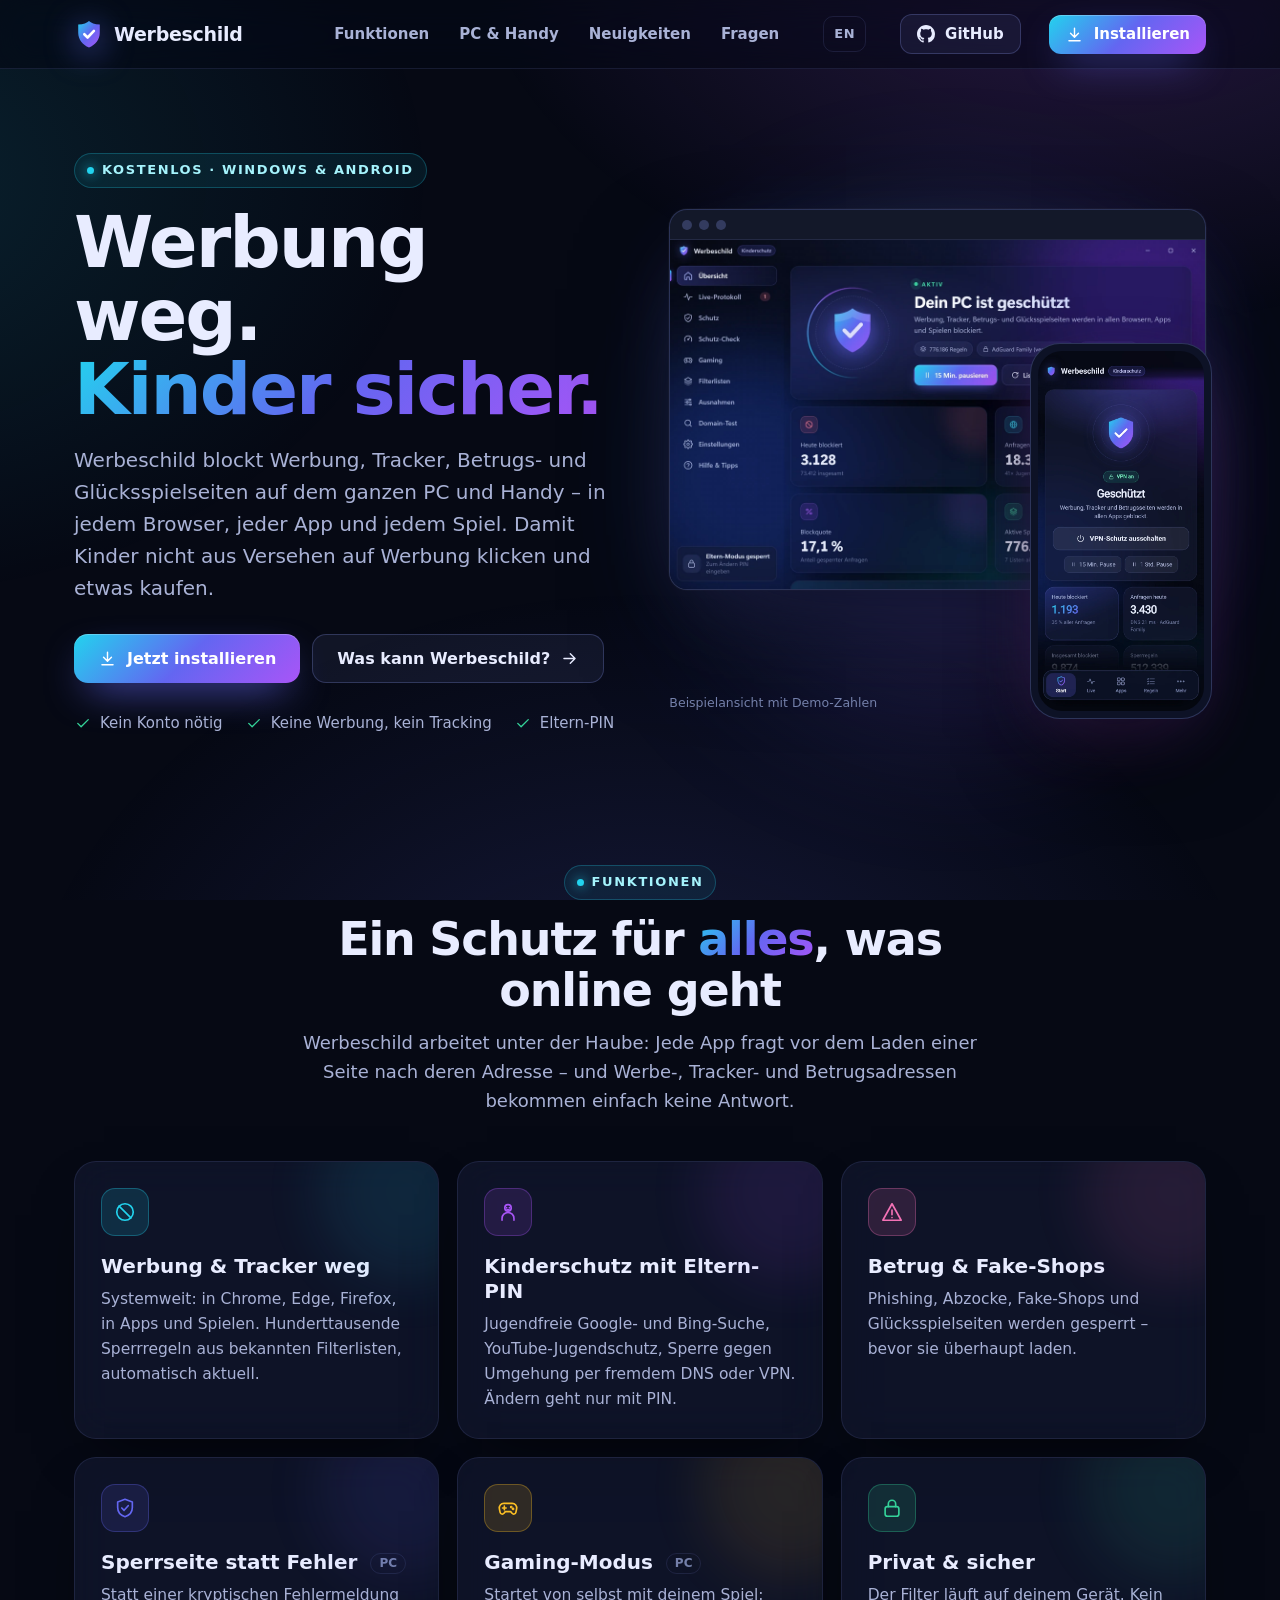
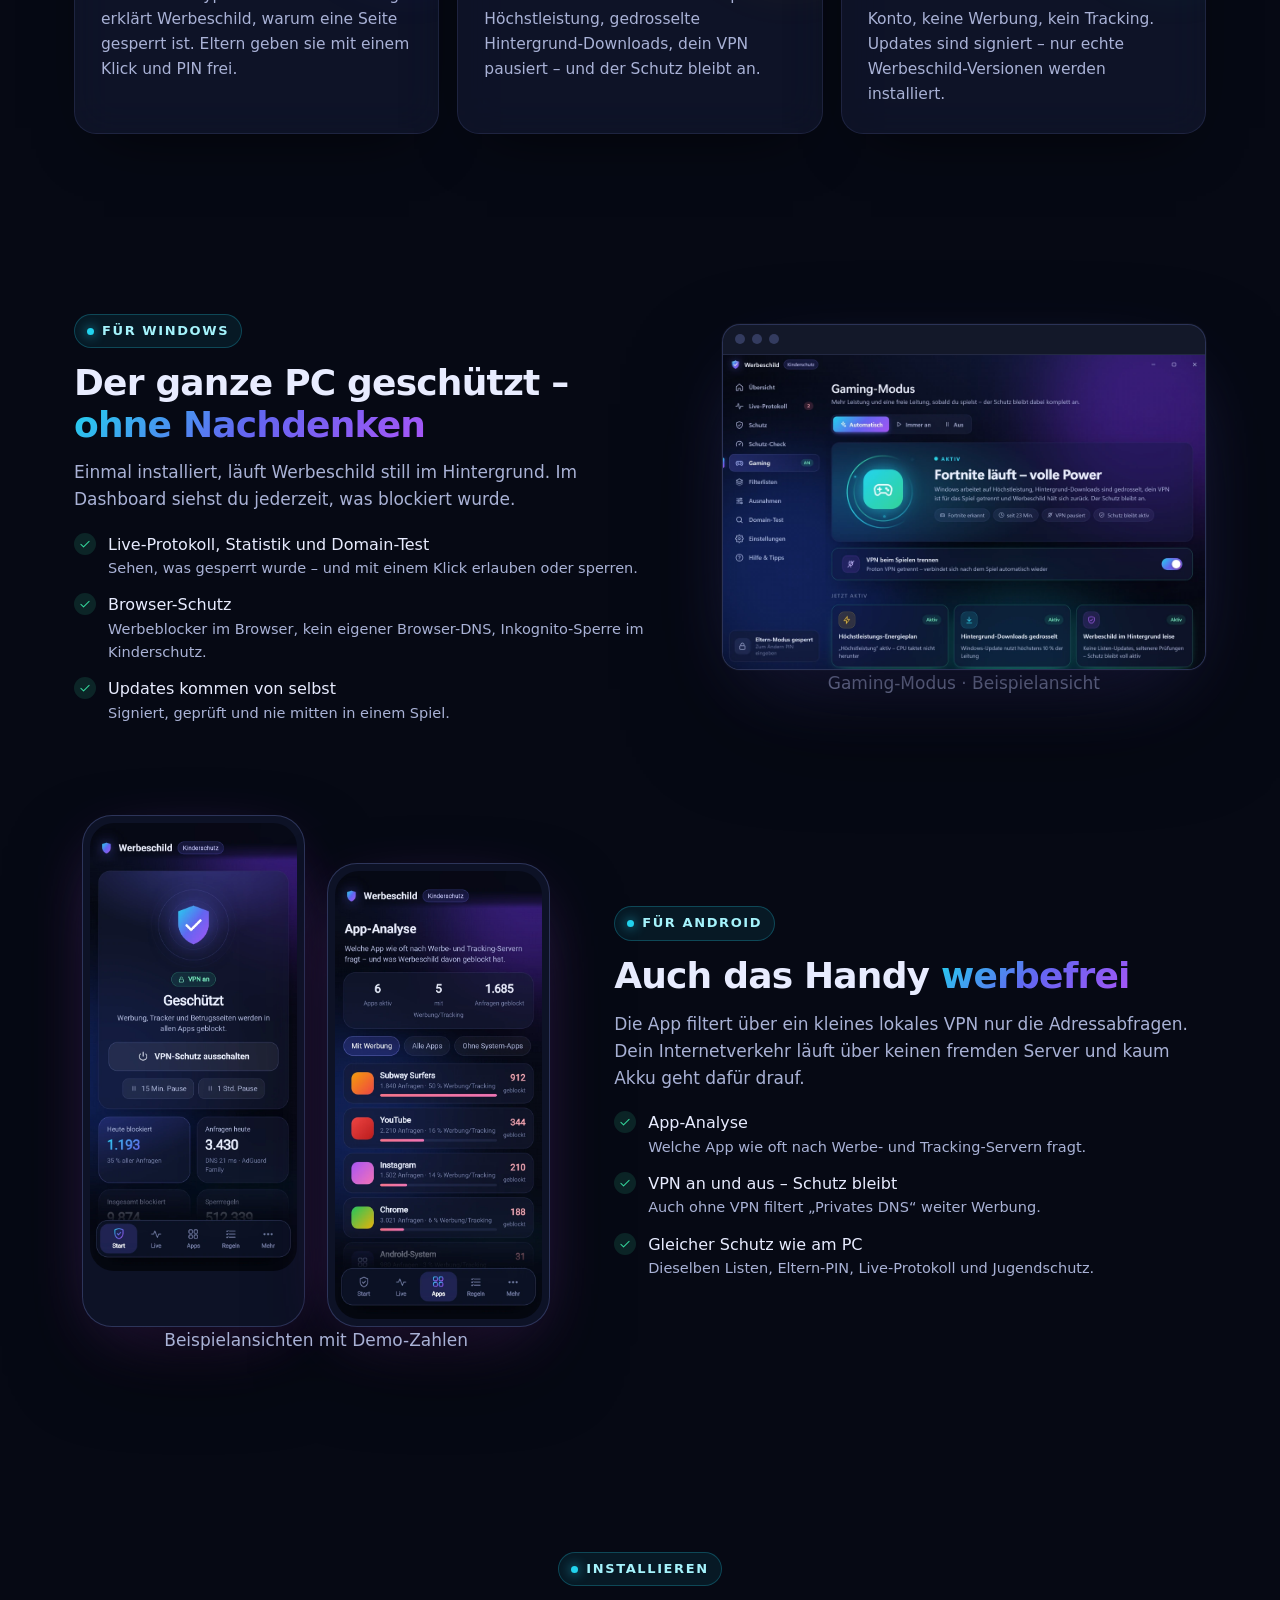
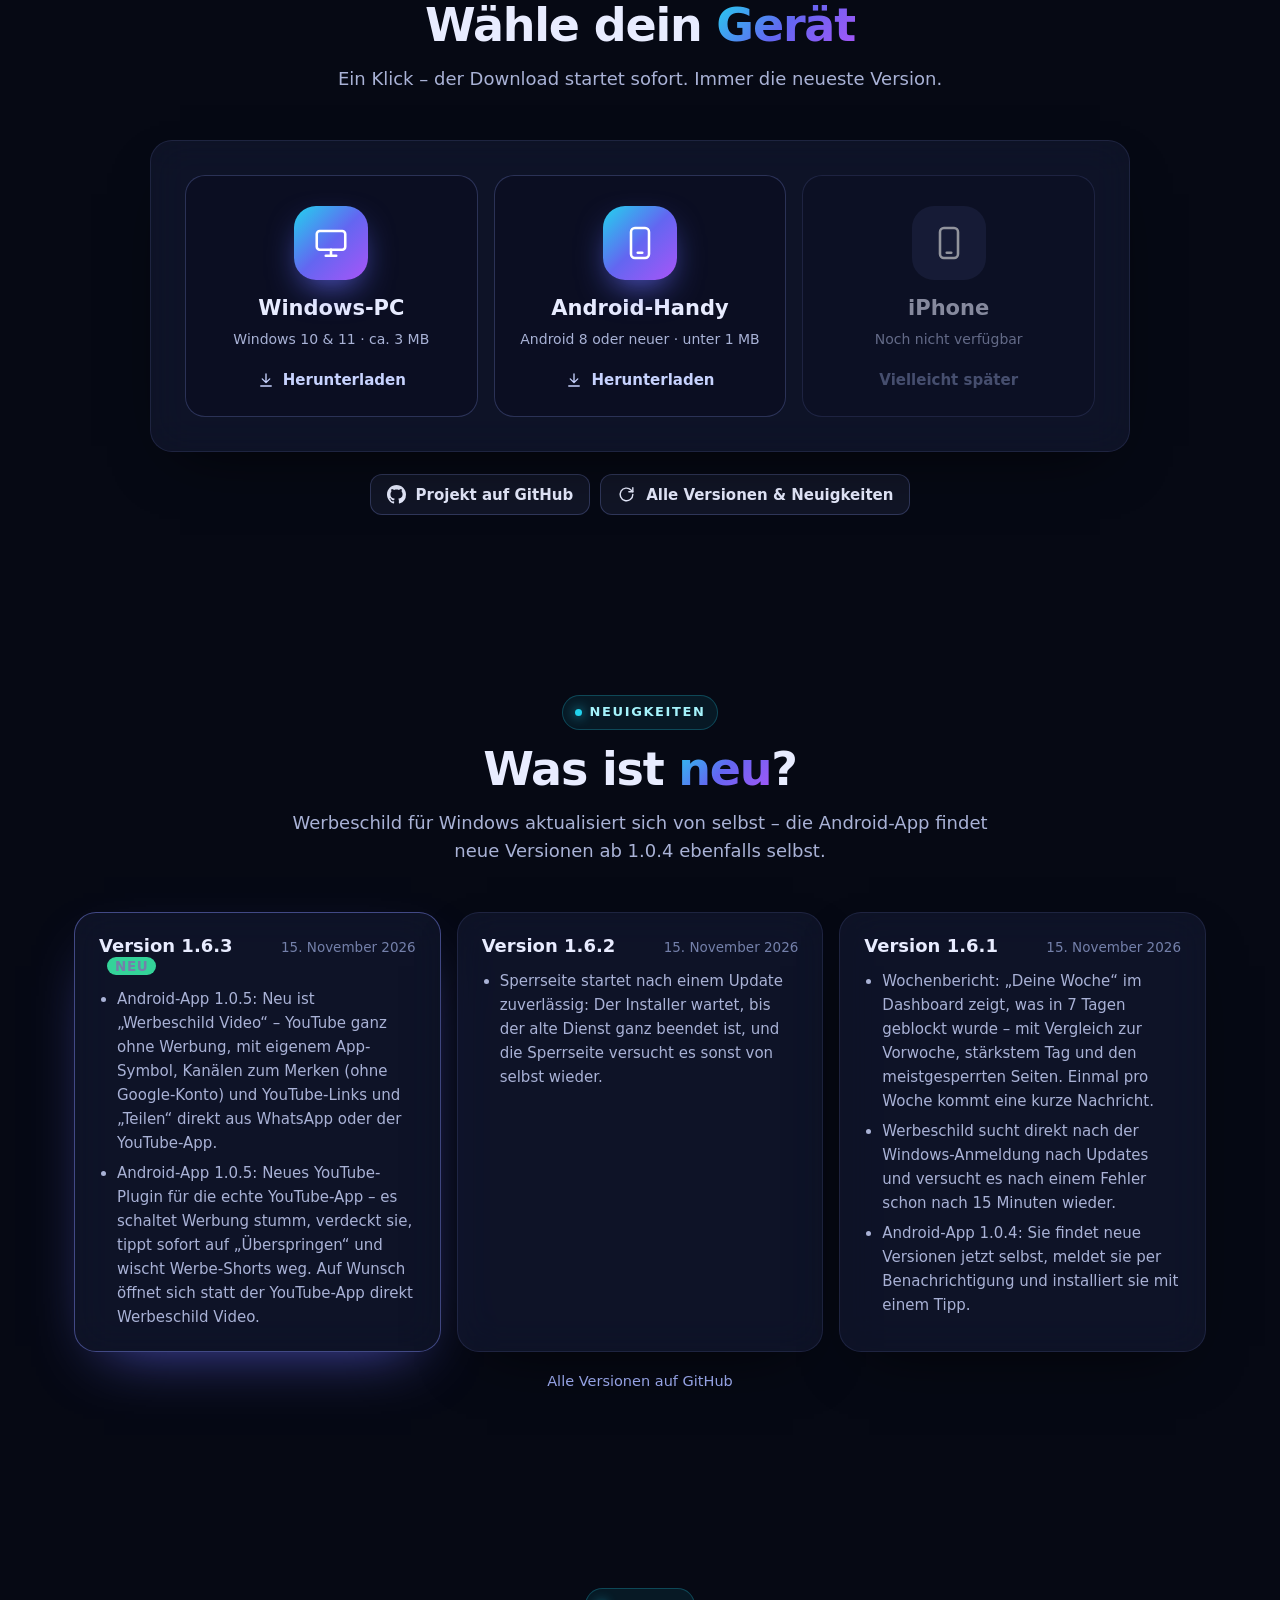
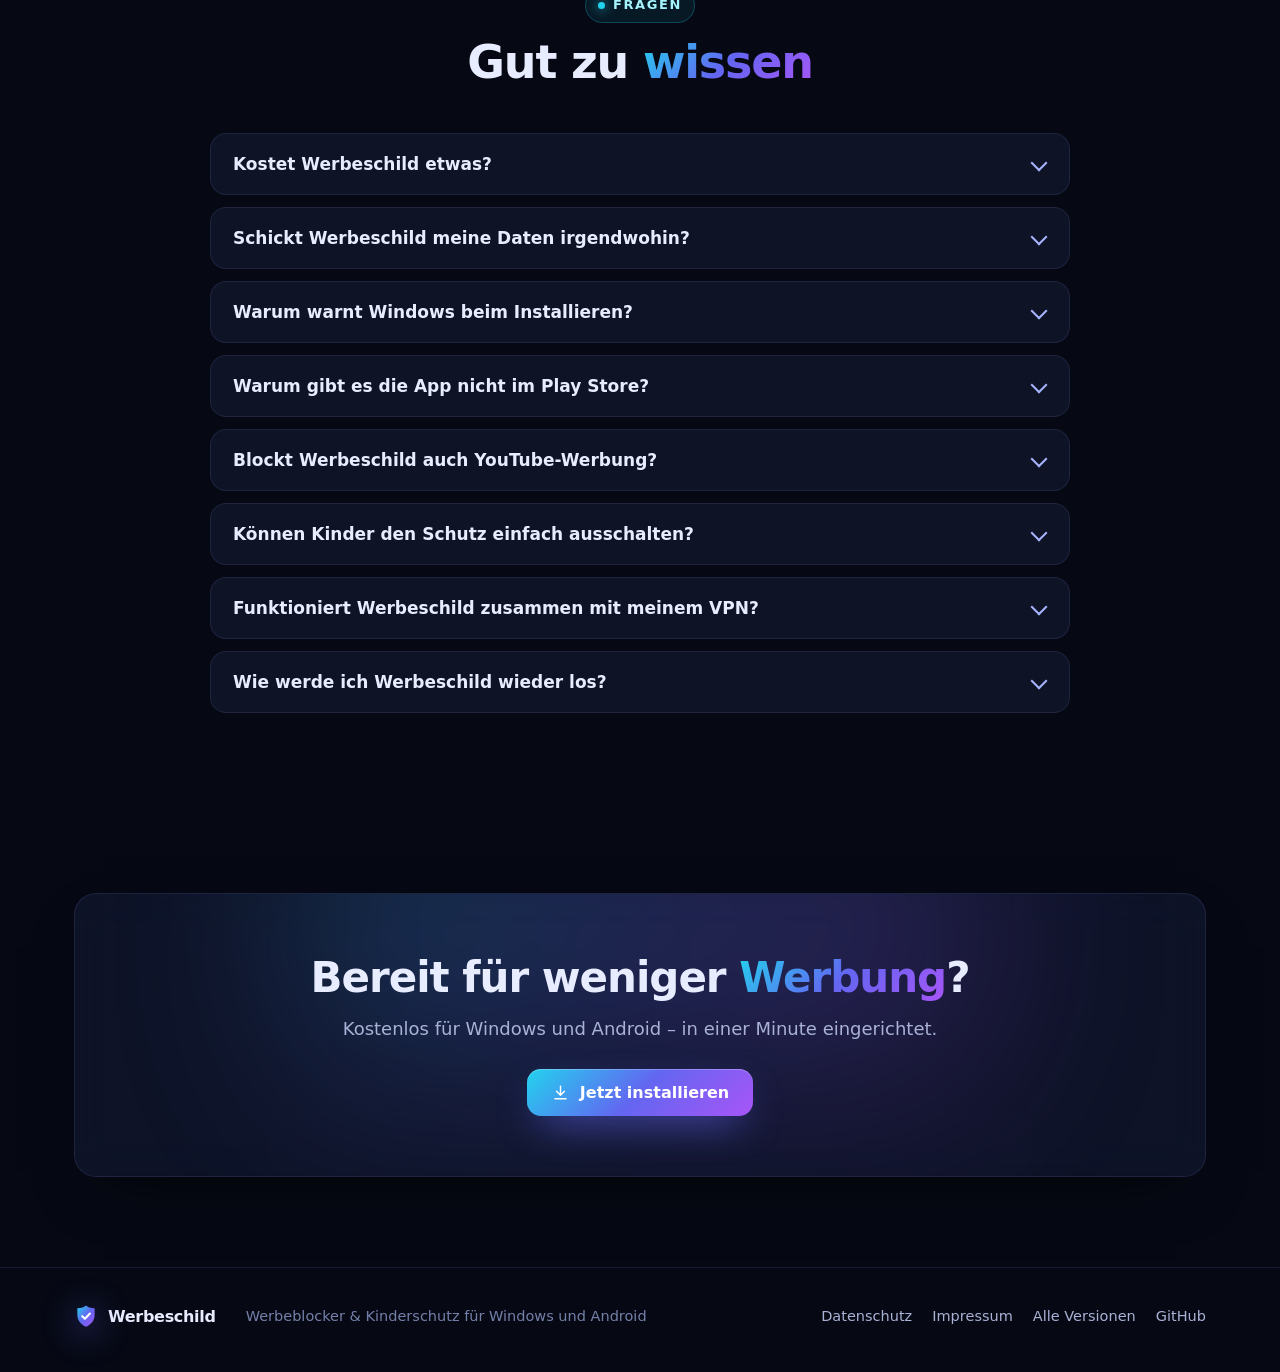
==== commit 11b2d49d: "Webseite aktualisiert" ====
--- a/docs/index.html
+++ b/docs/index.html
@@ -246,9 +246,9 @@
         </div>
         <!-- neuigkeiten:start -->
         <div class="news">
-          <article class="card news-item reveal"><div class="news-head"><b>Version 1.6.2<span class="news-new">NEU</span></b><span>15. November 2026</span></div><ul><li>Sperrseite startet nach einem Update zuverl&#228;ssig: Der Installer wartet, bis der alte Dienst ganz beendet ist, und die Sperrseite versucht es sonst von selbst wieder.</li></ul></article>
+          <article class="card news-item reveal"><div class="news-head"><b>Version 1.6.3<span class="news-new">NEU</span></b><span>15. November 2026</span></div><ul><li>Android-App 1.0.5: Neu ist „Werbeschild Video“ – YouTube ganz ohne Werbung, mit eigenem App-Symbol, Kan&#228;len zum Merken (ohne Google-Konto) und YouTube-Links und „Teilen“ direkt aus WhatsApp oder der YouTube-App.</li><li>Android-App 1.0.5: Neues YouTube-Plugin f&#252;r die echte YouTube-App – es schaltet Werbung stumm, verdeckt sie, tippt sofort auf „&#220;berspringen“ und wischt Werbe-Shorts weg. Auf Wunsch &#246;ffnet sich statt der YouTube-App direkt Werbeschild Video.</li></ul></article>
+          <article class="card news-item reveal"><div class="news-head"><b>Version 1.6.2</b><span>15. November 2026</span></div><ul><li>Sperrseite startet nach einem Update zuverl&#228;ssig: Der Installer wartet, bis der alte Dienst ganz beendet ist, und die Sperrseite versucht es sonst von selbst wieder.</li></ul></article>
           <article class="card news-item reveal"><div class="news-head"><b>Version 1.6.1</b><span>15. November 2026</span></div><ul><li>Wochenbericht: „Deine Woche“ im Dashboard zeigt, was in 7 Tagen geblockt wurde – mit Vergleich zur Vorwoche, st&#228;rkstem Tag und den meistgesperrten Seiten. Einmal pro Woche kommt eine kurze Nachricht.</li><li>Werbeschild sucht direkt nach der Windows-Anmeldung nach Updates und versucht es nach einem Fehler schon nach 15 Minuten wieder.</li><li>Android-App 1.0.4: Sie findet neue Versionen jetzt selbst, meldet sie per Benachrichtigung und installiert sie mit einem Tipp.</li></ul></article>
-          <article class="card news-item reveal"><div class="news-head"><b>Version 1.6.0</b><span>14. November 2026</span></div><ul><li>Werbeschild aktualisiert sich jetzt automatisch – nur mit Werbeschild-Signatur und nie w&#228;hrend eines Spiels.</li><li>Einstellungen → Updates: Stand ansehen, sofort suchen, automatisches Installieren an- oder ausschalten.</li><li>Gaming-Modus: Dein VPN (z. B. Proton VPN) wird beim Spielen getrennt und danach wieder verbunden.</li></ul></article>
         </div>
         <p class="news-more"><a href="https://github.com/MHP3878/werbeschild/releases">Alle Versionen auf GitHub</a></p>
         <!-- neuigkeiten:end -->
@@ -275,7 +275,7 @@
           <details class="reveal"><summary>Warum gibt es die App nicht im Play Store?</summary><div class="a"><p>Google lässt systemweite Werbeblocker nicht in den Play Store. Deshalb lädst du die App hier herunter; Android fragt dann einmal, ob dein Browser Apps installieren darf.</p></div></details>
           <details class="reveal"><summary>Blockt Werbeschild auch YouTube-Werbung?</summary><div class="a">
             <p>Ehrlich: In der YouTube-App kann das kein Werbeblocker dieser Art, weil die Werbung von denselben Servern kommt wie die Videos.</p>
-            <p>Im Browser am PC hilft Werbeschild nach: In Firefox richtet es uBlock Origin ein, das auch YouTube-Werbung entfernt. In Chrome, Edge und Brave kommt uBlock Origin Lite dazu – das schafft YouTube-Werbung nur teilweise. Am Handy erklärt die App, wie es mit Firefox oder Brave klappt.</p>
+            <p>Im Browser am PC hilft Werbeschild nach: In Firefox richtet es uBlock Origin ein, das auch YouTube-Werbung entfernt. In Chrome, Edge und Brave kommt uBlock Origin Lite dazu – das schafft YouTube-Werbung nur teilweise. Am Handy gibt es <b>Werbeschild Video</b>: YouTube ganz ohne Werbung, mit eigenem App-Symbol. Und in der echten YouTube-App schaltet das YouTube-Plugin Werbung stumm, verdeckt sie und überspringt sie, sobald es geht.</p>
           </div></details>
           <details class="reveal"><summary>Können Kinder den Schutz einfach ausschalten?</summary><div class="a">
             <p>Am PC sind im Kinderschutz alle Einstellungen mit der Eltern-PIN gesperrt. Wichtig: Kinder sollten ein normales Windows-Konto ohne Administratorrechte haben – wer Administrator ist, kann alles abschalten.</p>
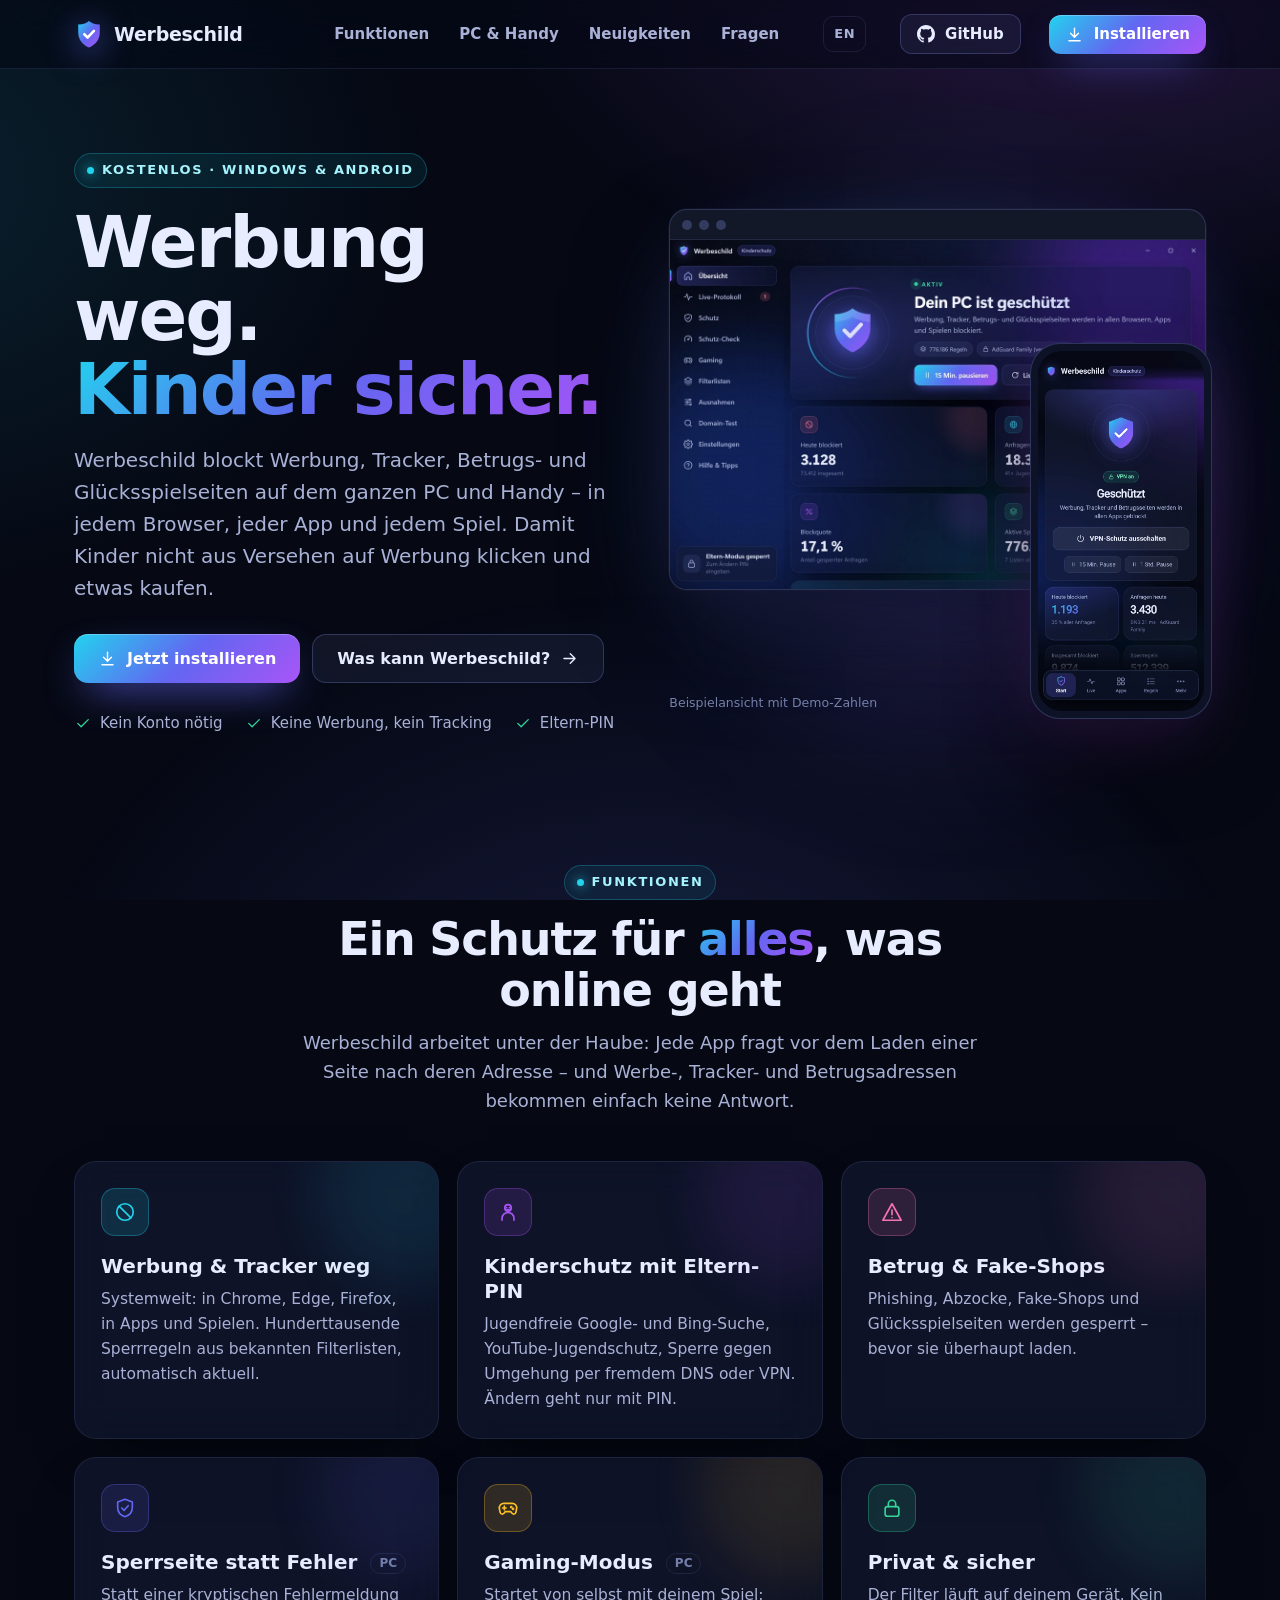
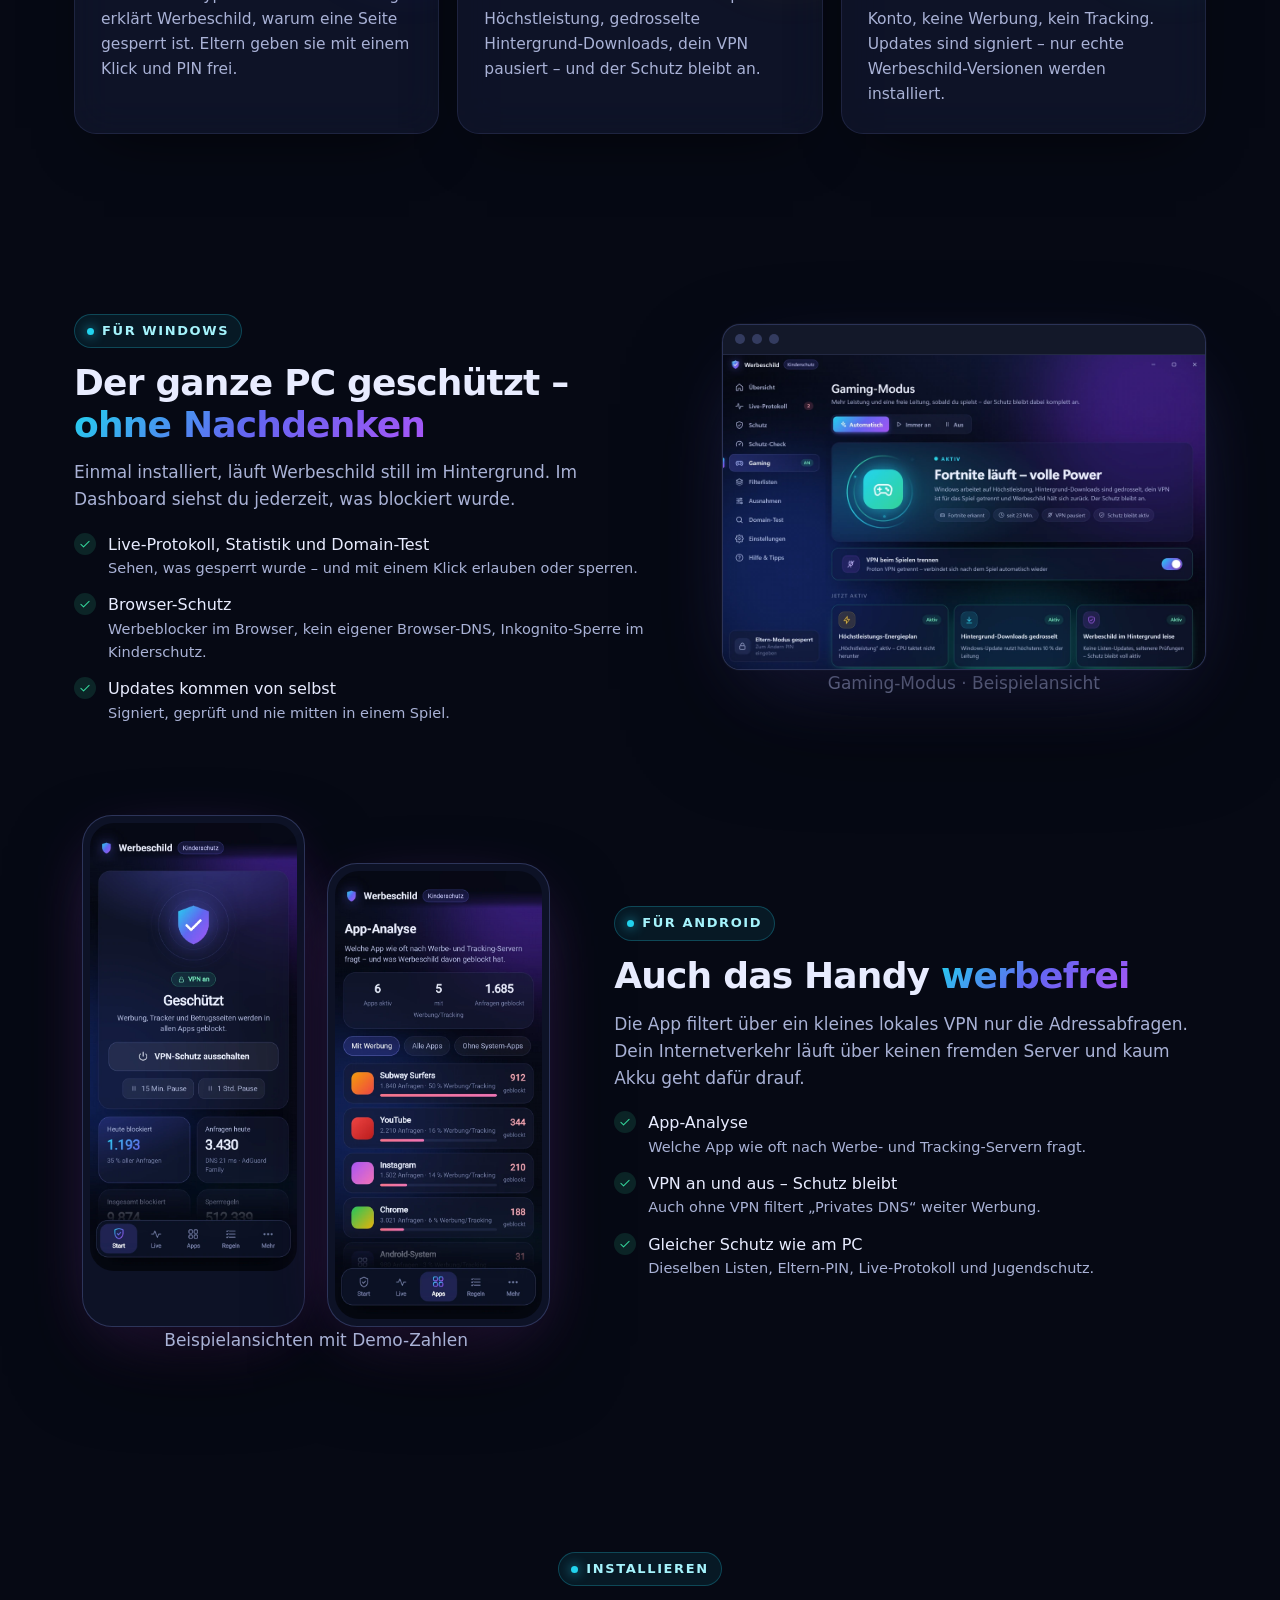
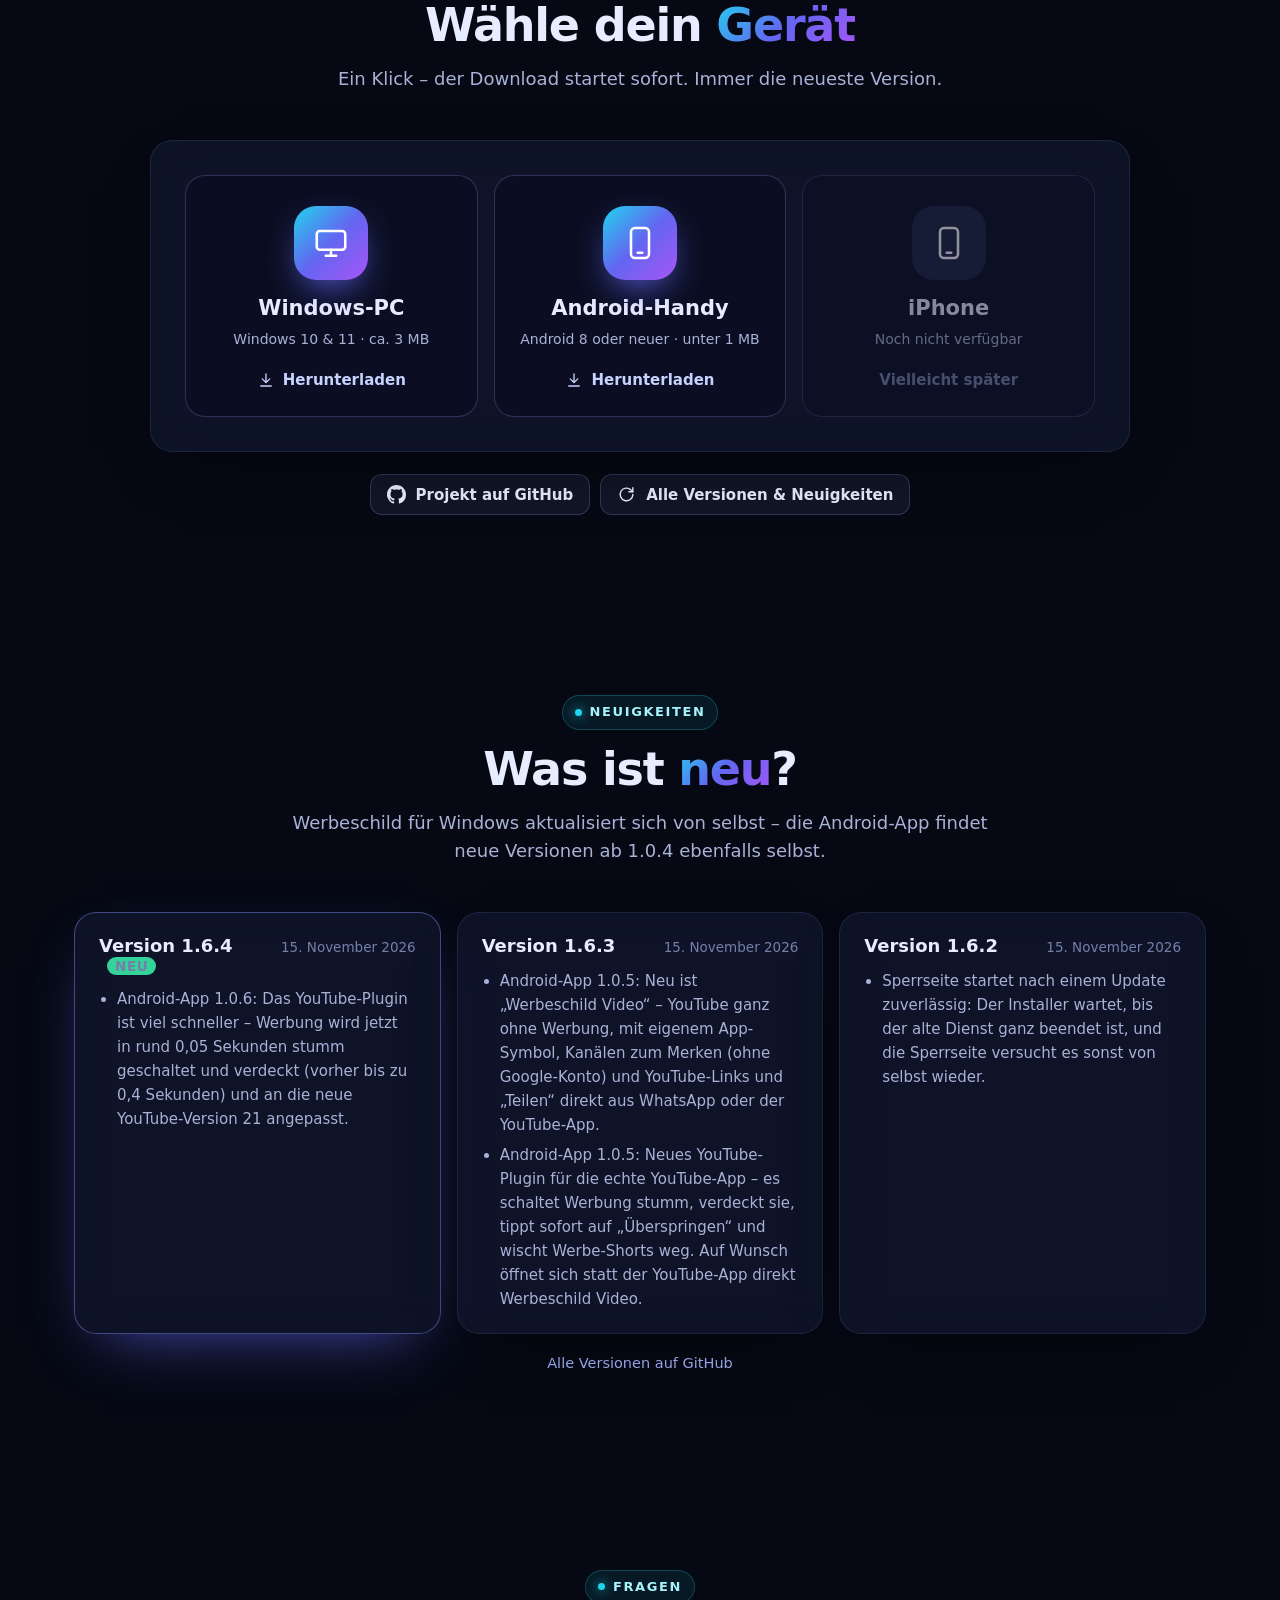
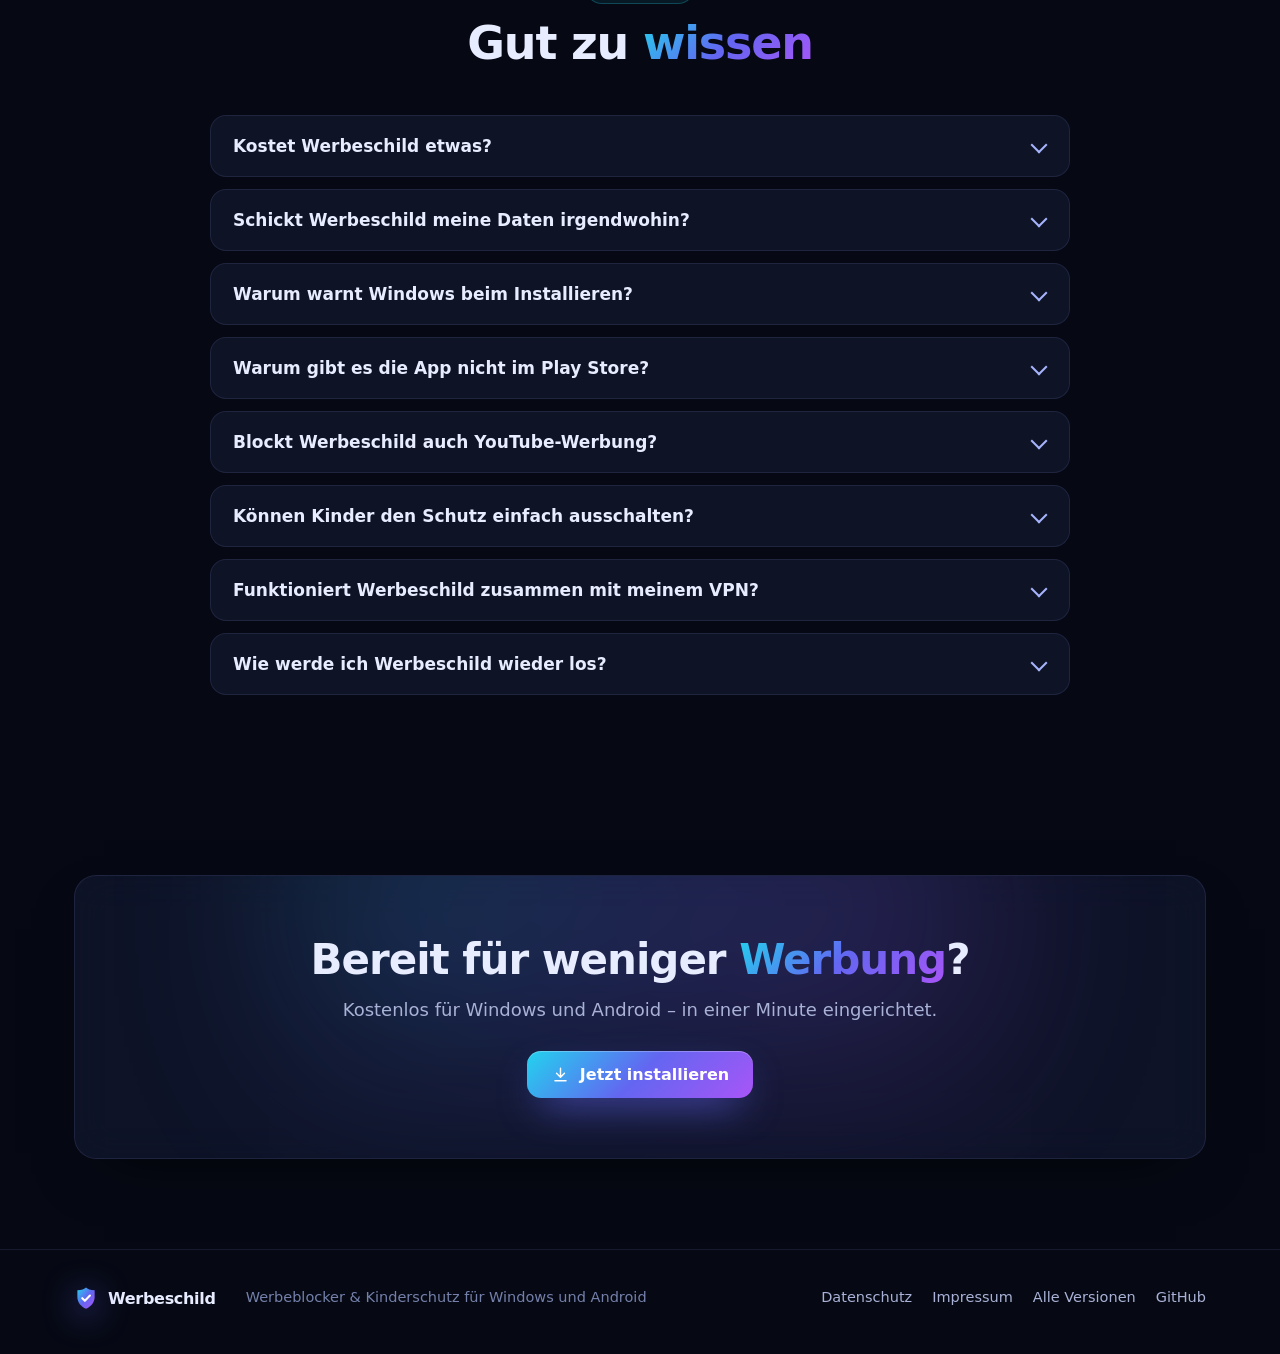
==== commit 4ae07528: "Webseite aktualisiert" ====
--- a/docs/index.html
+++ b/docs/index.html
@@ -246,9 +246,9 @@
         </div>
         <!-- neuigkeiten:start -->
         <div class="news">
-          <article class="card news-item reveal"><div class="news-head"><b>Version 1.6.3<span class="news-new">NEU</span></b><span>15. November 2026</span></div><ul><li>Android-App 1.0.5: Neu ist „Werbeschild Video“ – YouTube ganz ohne Werbung, mit eigenem App-Symbol, Kan&#228;len zum Merken (ohne Google-Konto) und YouTube-Links und „Teilen“ direkt aus WhatsApp oder der YouTube-App.</li><li>Android-App 1.0.5: Neues YouTube-Plugin f&#252;r die echte YouTube-App – es schaltet Werbung stumm, verdeckt sie, tippt sofort auf „&#220;berspringen“ und wischt Werbe-Shorts weg. Auf Wunsch &#246;ffnet sich statt der YouTube-App direkt Werbeschild Video.</li></ul></article>
+          <article class="card news-item reveal"><div class="news-head"><b>Version 1.6.4<span class="news-new">NEU</span></b><span>15. November 2026</span></div><ul><li>Android-App 1.0.6: Das YouTube-Plugin ist viel schneller – Werbung wird jetzt in rund 0,05 Sekunden stumm geschaltet und verdeckt (vorher bis zu 0,4 Sekunden) und an die neue YouTube-Version 21 angepasst.</li></ul></article>
+          <article class="card news-item reveal"><div class="news-head"><b>Version 1.6.3</b><span>15. November 2026</span></div><ul><li>Android-App 1.0.5: Neu ist „Werbeschild Video“ – YouTube ganz ohne Werbung, mit eigenem App-Symbol, Kan&#228;len zum Merken (ohne Google-Konto) und YouTube-Links und „Teilen“ direkt aus WhatsApp oder der YouTube-App.</li><li>Android-App 1.0.5: Neues YouTube-Plugin f&#252;r die echte YouTube-App – es schaltet Werbung stumm, verdeckt sie, tippt sofort auf „&#220;berspringen“ und wischt Werbe-Shorts weg. Auf Wunsch &#246;ffnet sich statt der YouTube-App direkt Werbeschild Video.</li></ul></article>
           <article class="card news-item reveal"><div class="news-head"><b>Version 1.6.2</b><span>15. November 2026</span></div><ul><li>Sperrseite startet nach einem Update zuverl&#228;ssig: Der Installer wartet, bis der alte Dienst ganz beendet ist, und die Sperrseite versucht es sonst von selbst wieder.</li></ul></article>
-          <article class="card news-item reveal"><div class="news-head"><b>Version 1.6.1</b><span>15. November 2026</span></div><ul><li>Wochenbericht: „Deine Woche“ im Dashboard zeigt, was in 7 Tagen geblockt wurde – mit Vergleich zur Vorwoche, st&#228;rkstem Tag und den meistgesperrten Seiten. Einmal pro Woche kommt eine kurze Nachricht.</li><li>Werbeschild sucht direkt nach der Windows-Anmeldung nach Updates und versucht es nach einem Fehler schon nach 15 Minuten wieder.</li><li>Android-App 1.0.4: Sie findet neue Versionen jetzt selbst, meldet sie per Benachrichtigung und installiert sie mit einem Tipp.</li></ul></article>
         </div>
         <p class="news-more"><a href="https://github.com/MHP3878/werbeschild/releases">Alle Versionen auf GitHub</a></p>
         <!-- neuigkeiten:end -->
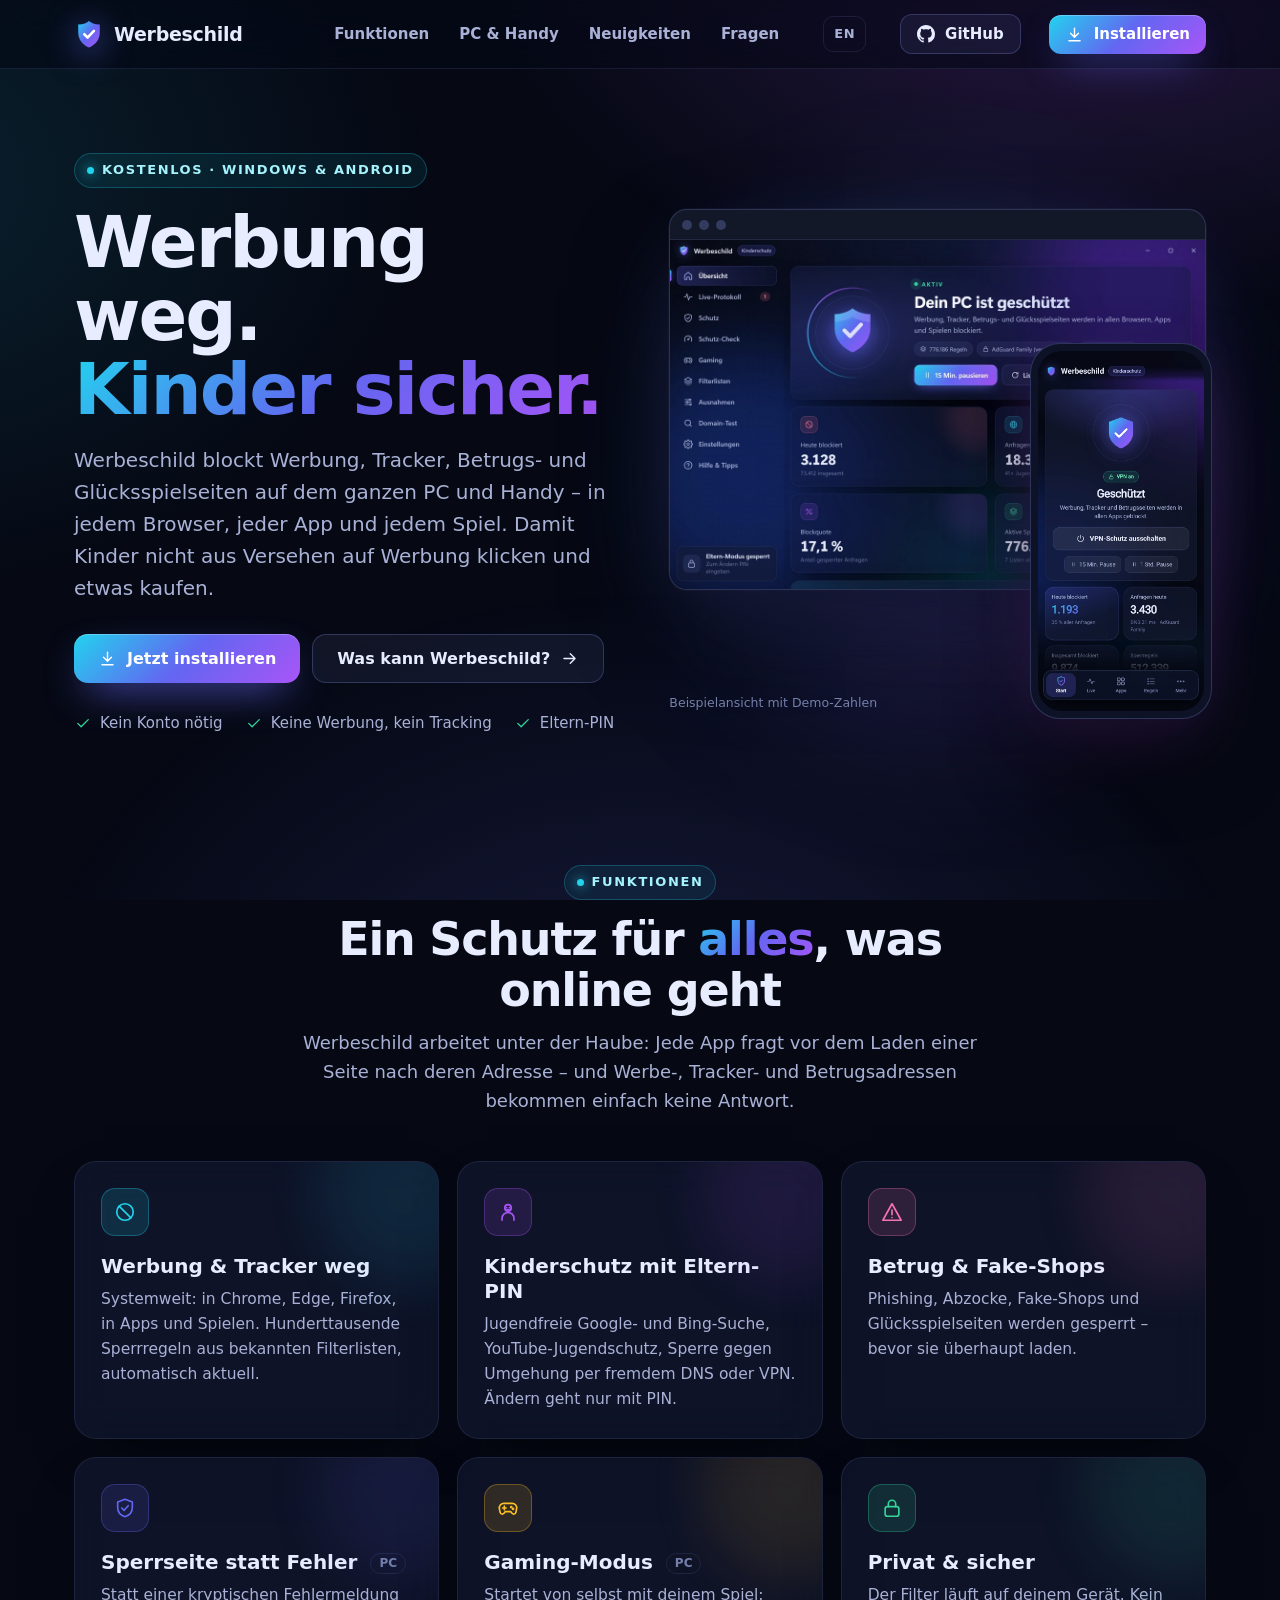
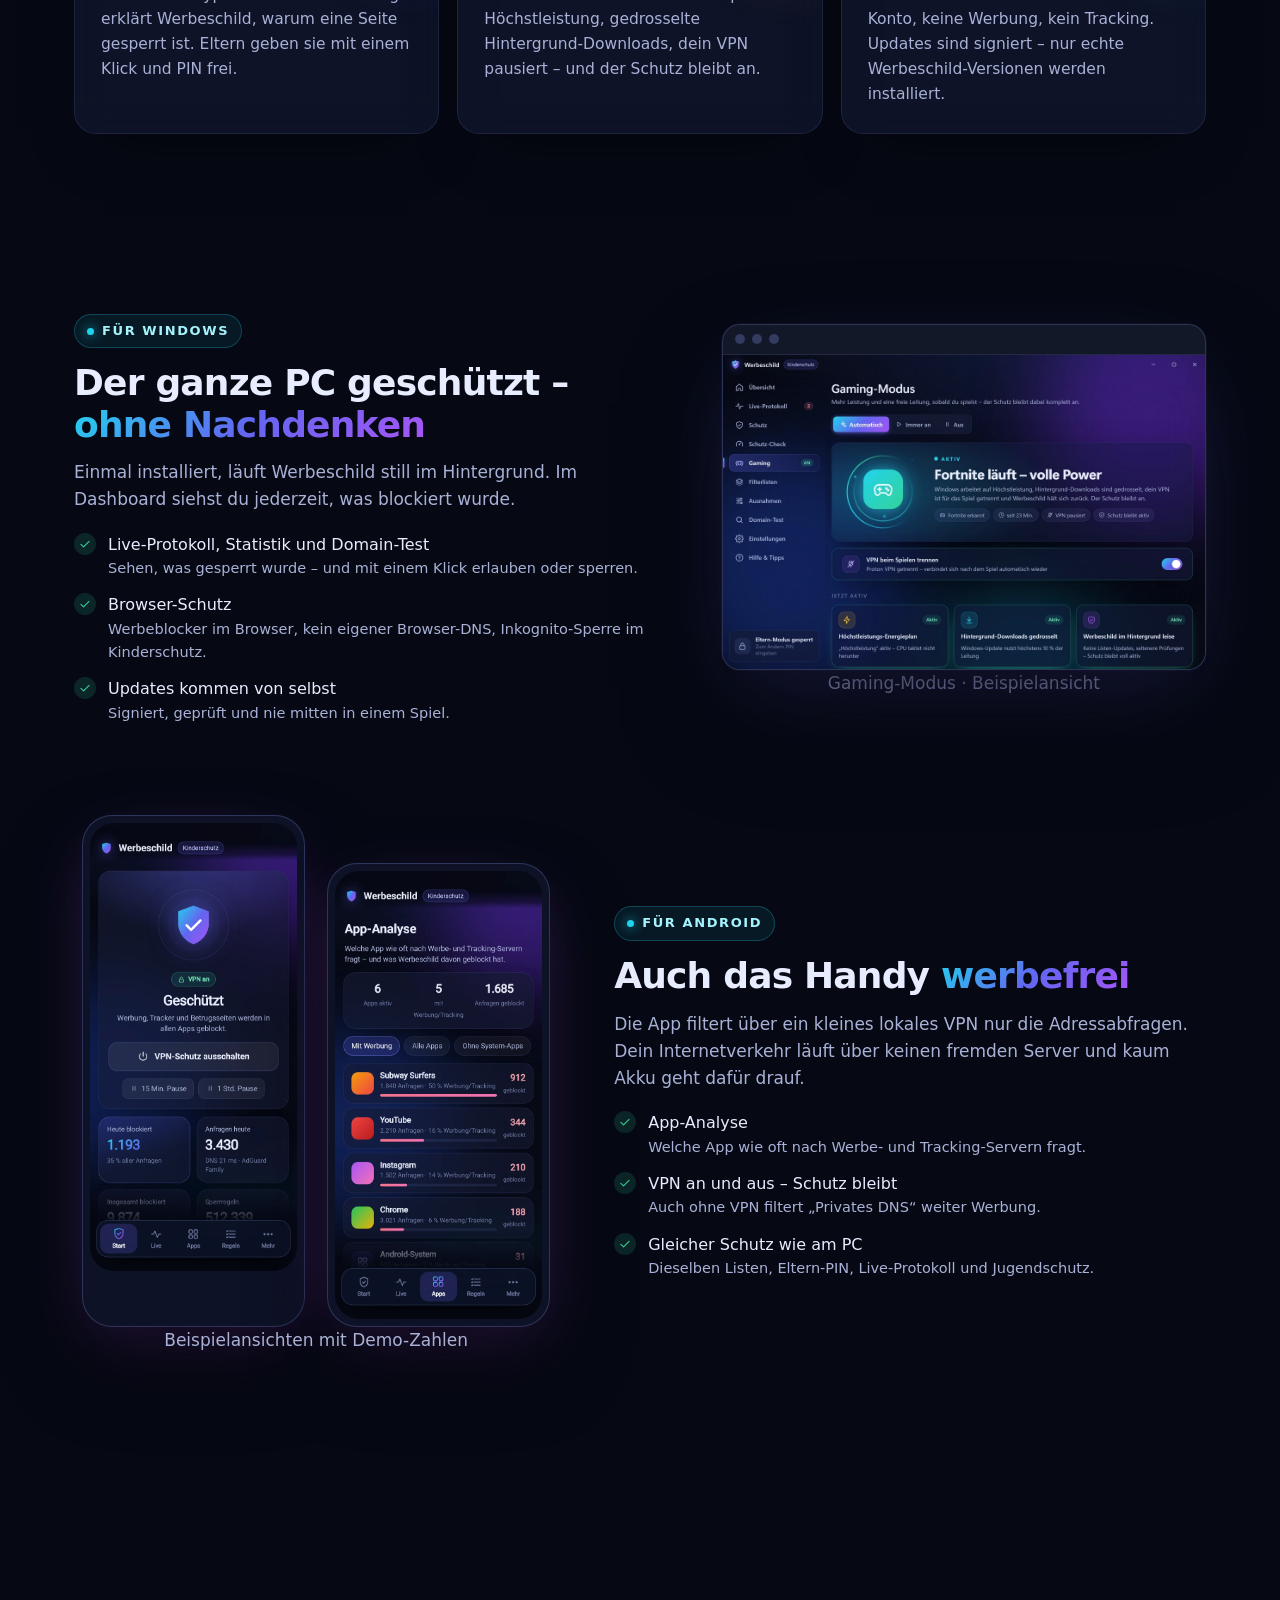
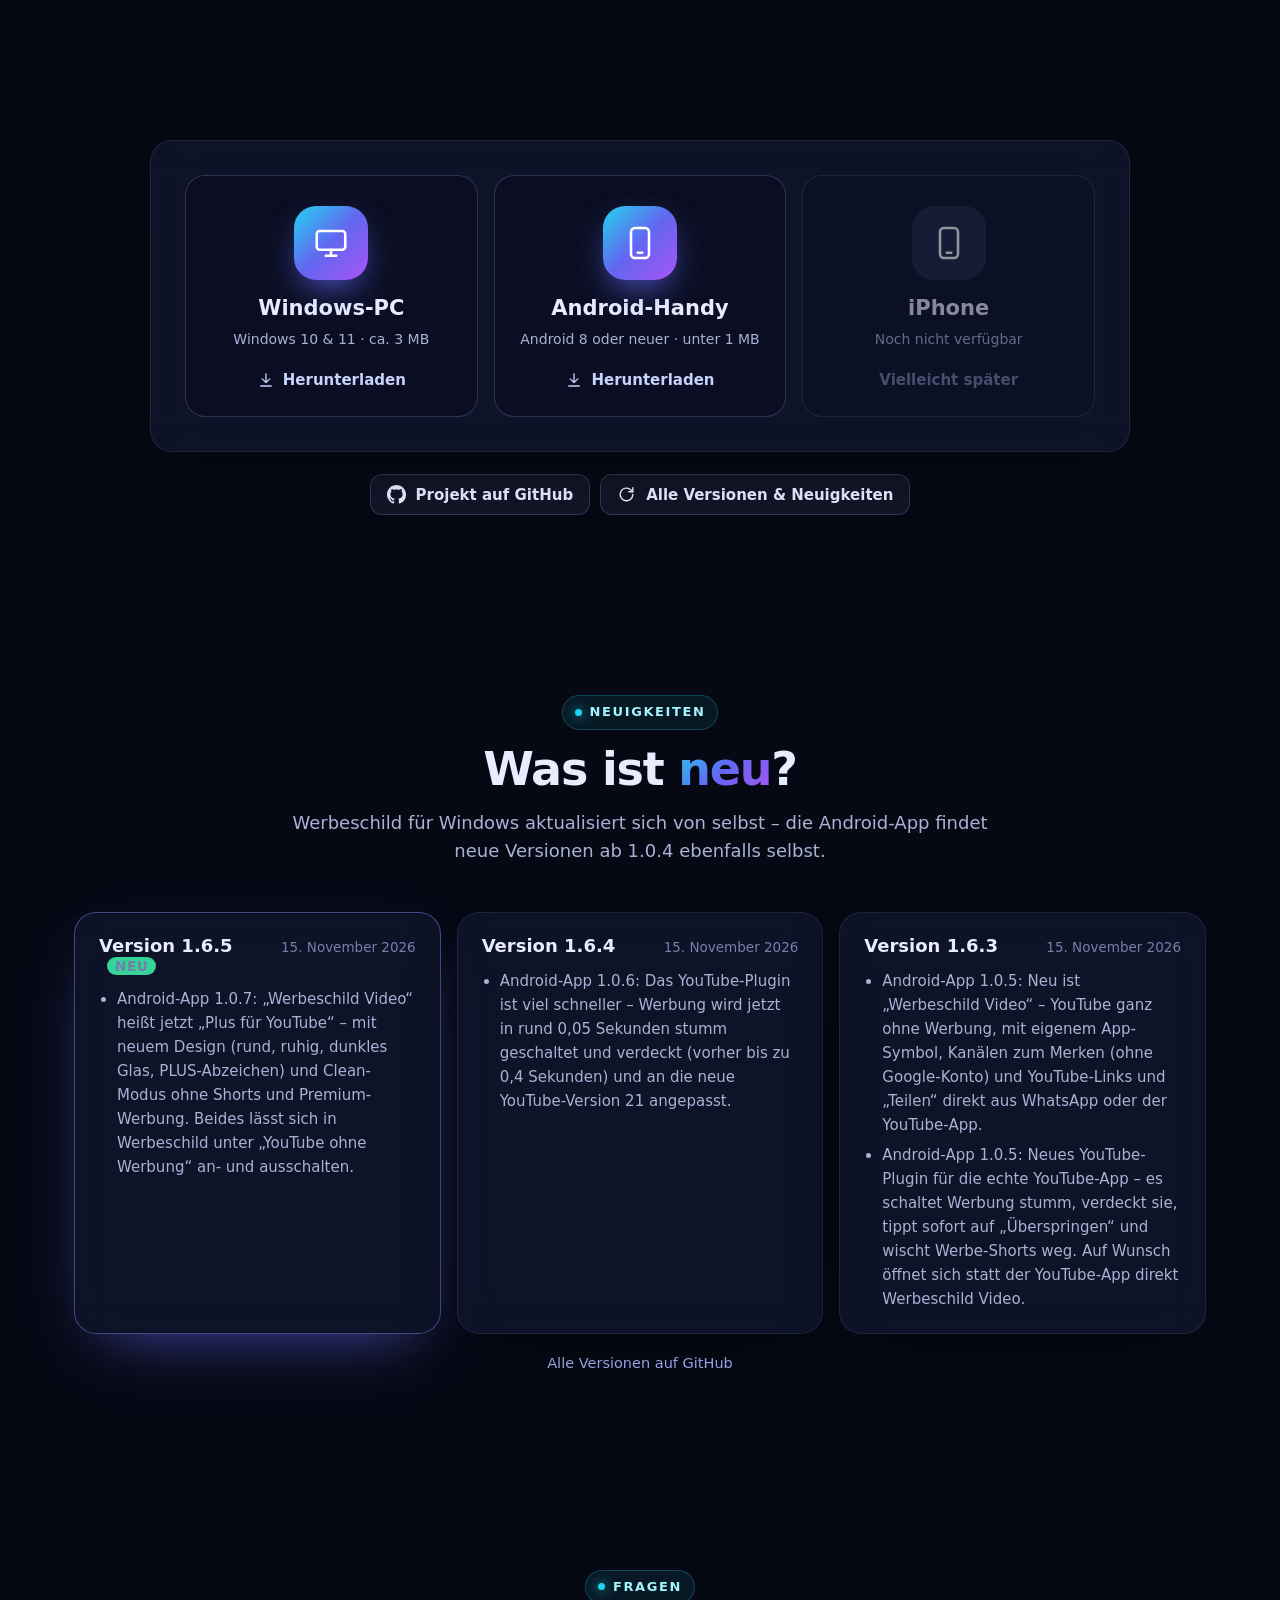
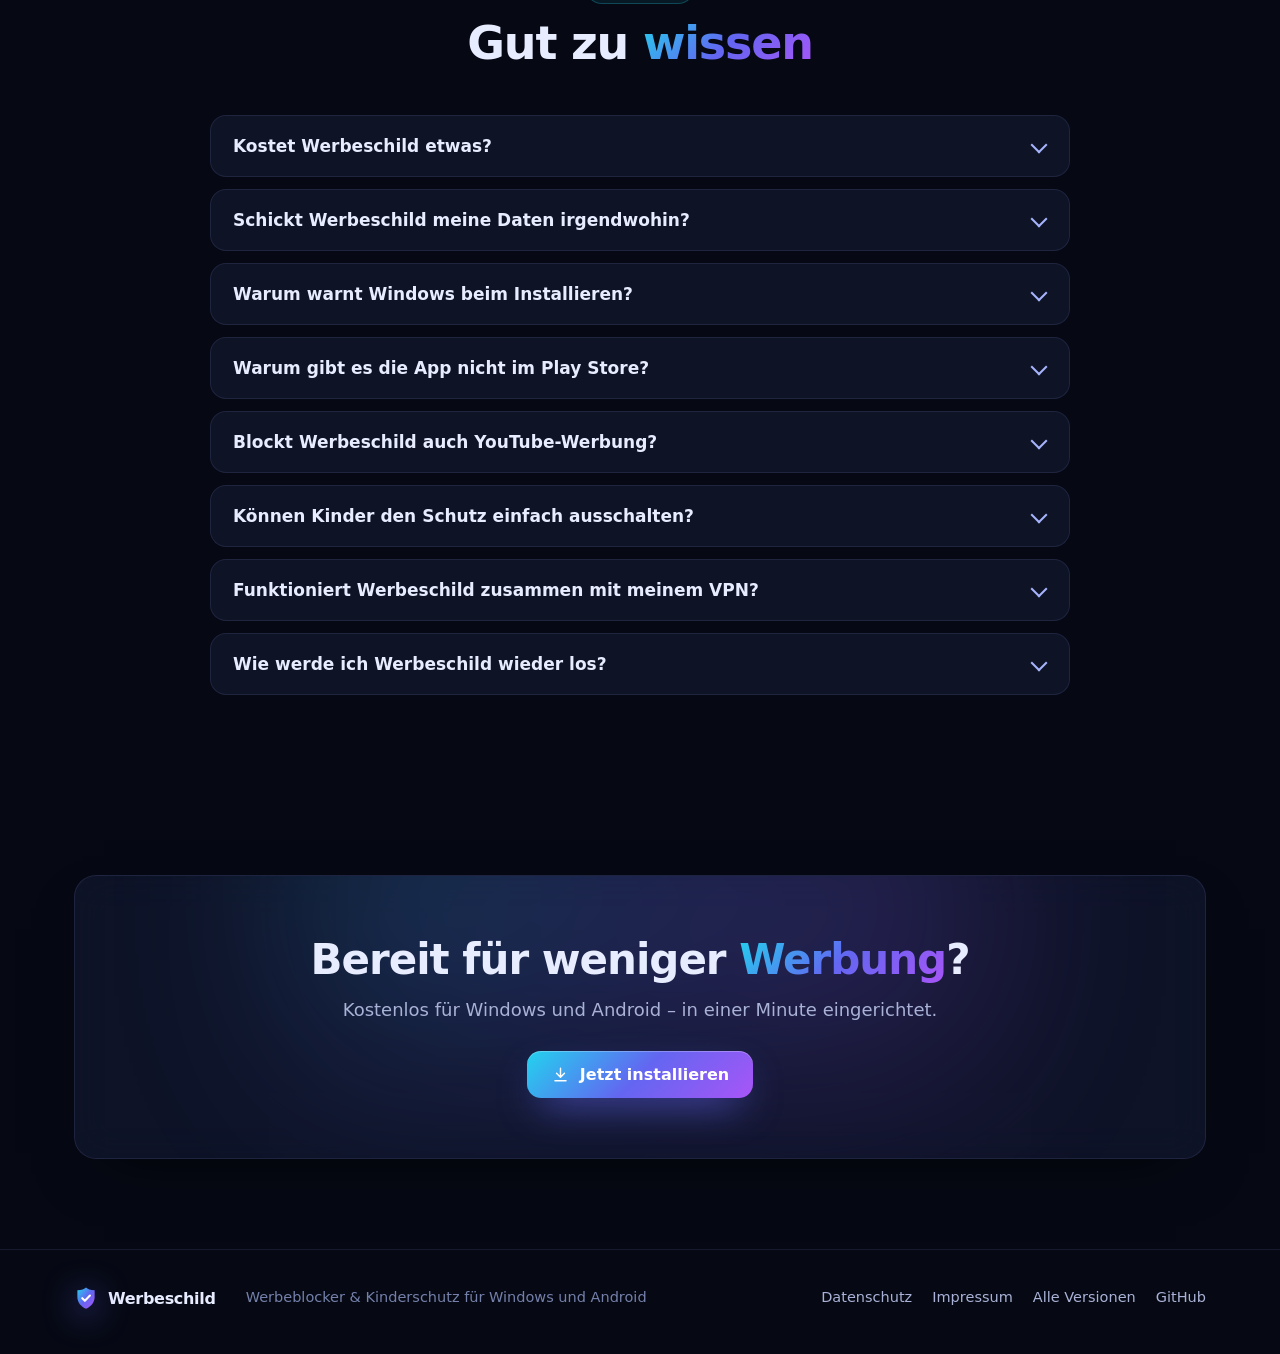
==== commit 9aa07617: "Webseite aktualisiert" ====
--- a/docs/index.html
+++ b/docs/index.html
@@ -246,9 +246,9 @@
         </div>
         <!-- neuigkeiten:start -->
         <div class="news">
-          <article class="card news-item reveal"><div class="news-head"><b>Version 1.6.4<span class="news-new">NEU</span></b><span>15. November 2026</span></div><ul><li>Android-App 1.0.6: Das YouTube-Plugin ist viel schneller – Werbung wird jetzt in rund 0,05 Sekunden stumm geschaltet und verdeckt (vorher bis zu 0,4 Sekunden) und an die neue YouTube-Version 21 angepasst.</li></ul></article>
+          <article class="card news-item reveal"><div class="news-head"><b>Version 1.6.5<span class="news-new">NEU</span></b><span>15. November 2026</span></div><ul><li>Android-App 1.0.7: „Werbeschild Video“ hei&#223;t jetzt „Plus f&#252;r YouTube“ – mit neuem Design (rund, ruhig, dunkles Glas, PLUS-Abzeichen) und Clean-Modus ohne Shorts und Premium-Werbung. Beides l&#228;sst sich in Werbeschild unter „YouTube ohne Werbung“ an- und ausschalten.</li></ul></article>
+          <article class="card news-item reveal"><div class="news-head"><b>Version 1.6.4</b><span>15. November 2026</span></div><ul><li>Android-App 1.0.6: Das YouTube-Plugin ist viel schneller – Werbung wird jetzt in rund 0,05 Sekunden stumm geschaltet und verdeckt (vorher bis zu 0,4 Sekunden) und an die neue YouTube-Version 21 angepasst.</li></ul></article>
           <article class="card news-item reveal"><div class="news-head"><b>Version 1.6.3</b><span>15. November 2026</span></div><ul><li>Android-App 1.0.5: Neu ist „Werbeschild Video“ – YouTube ganz ohne Werbung, mit eigenem App-Symbol, Kan&#228;len zum Merken (ohne Google-Konto) und YouTube-Links und „Teilen“ direkt aus WhatsApp oder der YouTube-App.</li><li>Android-App 1.0.5: Neues YouTube-Plugin f&#252;r die echte YouTube-App – es schaltet Werbung stumm, verdeckt sie, tippt sofort auf „&#220;berspringen“ und wischt Werbe-Shorts weg. Auf Wunsch &#246;ffnet sich statt der YouTube-App direkt Werbeschild Video.</li></ul></article>
-          <article class="card news-item reveal"><div class="news-head"><b>Version 1.6.2</b><span>15. November 2026</span></div><ul><li>Sperrseite startet nach einem Update zuverl&#228;ssig: Der Installer wartet, bis der alte Dienst ganz beendet ist, und die Sperrseite versucht es sonst von selbst wieder.</li></ul></article>
         </div>
         <p class="news-more"><a href="https://github.com/MHP3878/werbeschild/releases">Alle Versionen auf GitHub</a></p>
         <!-- neuigkeiten:end -->
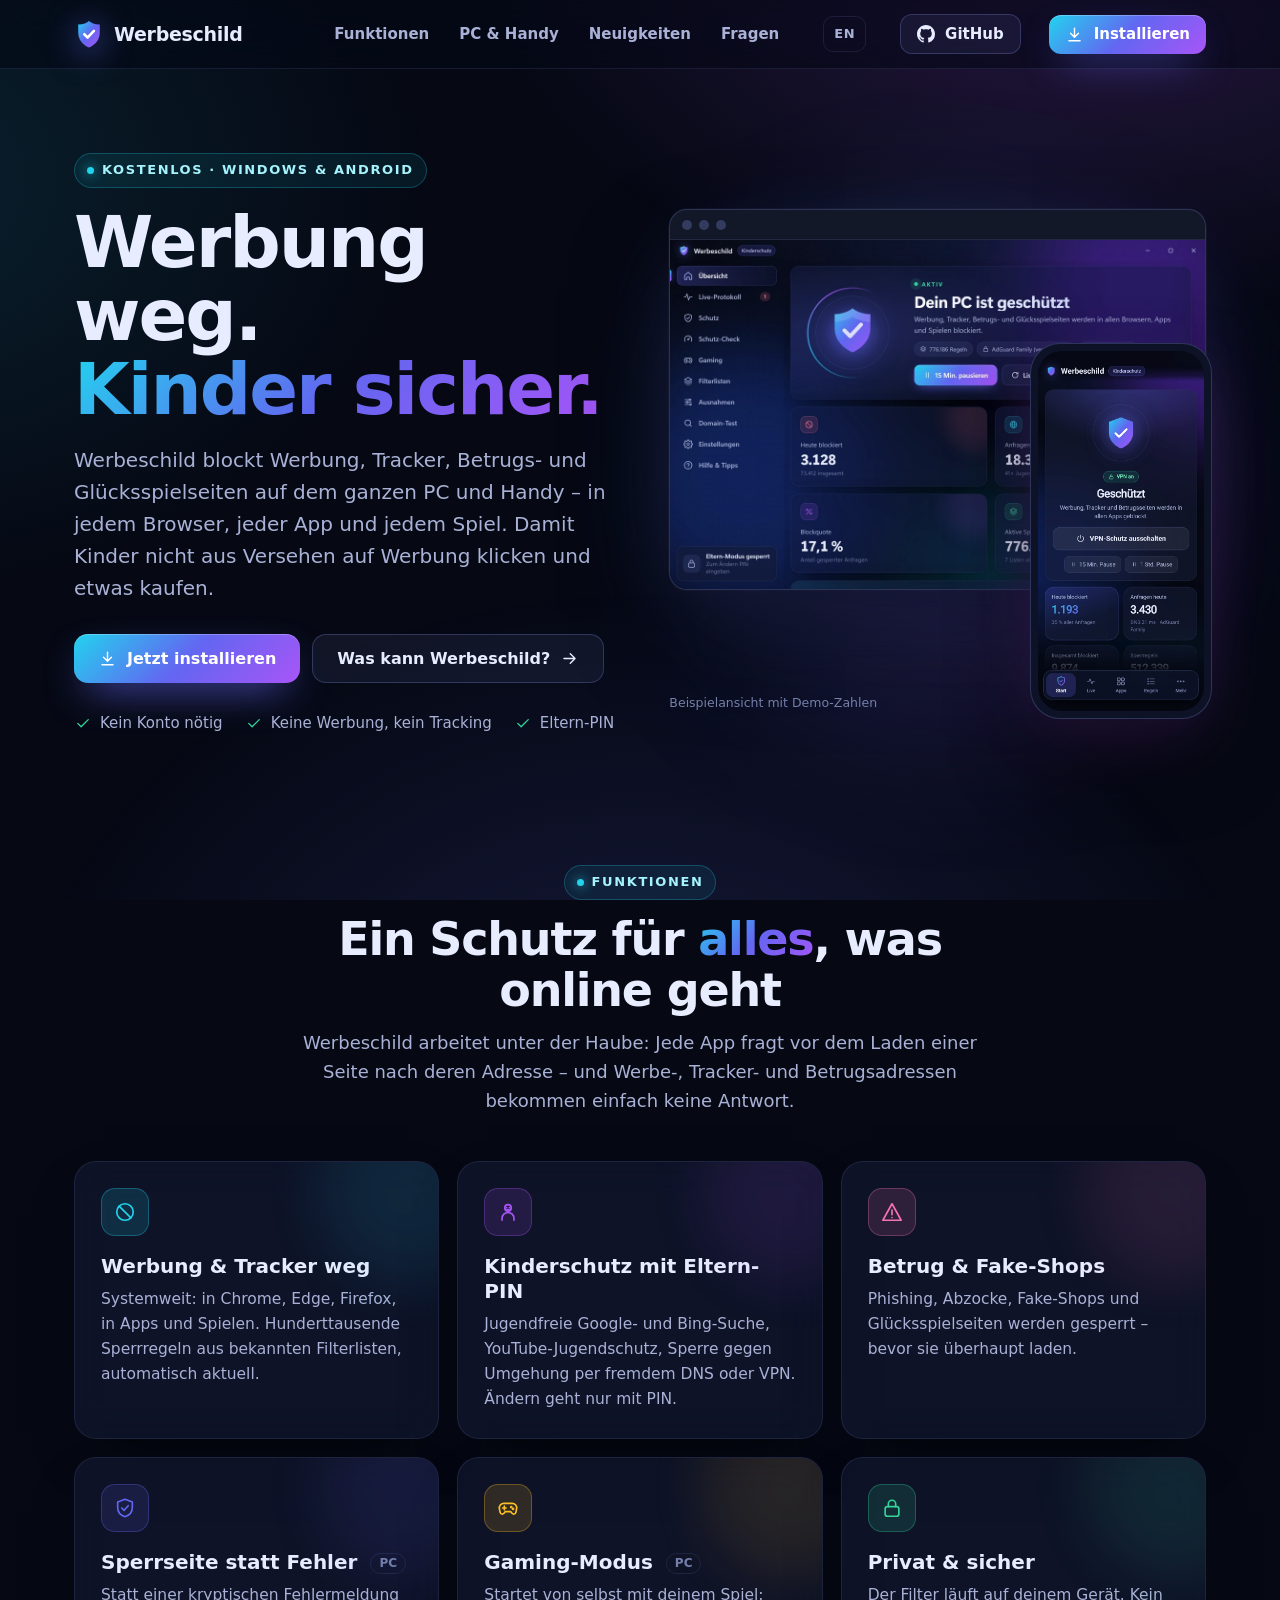
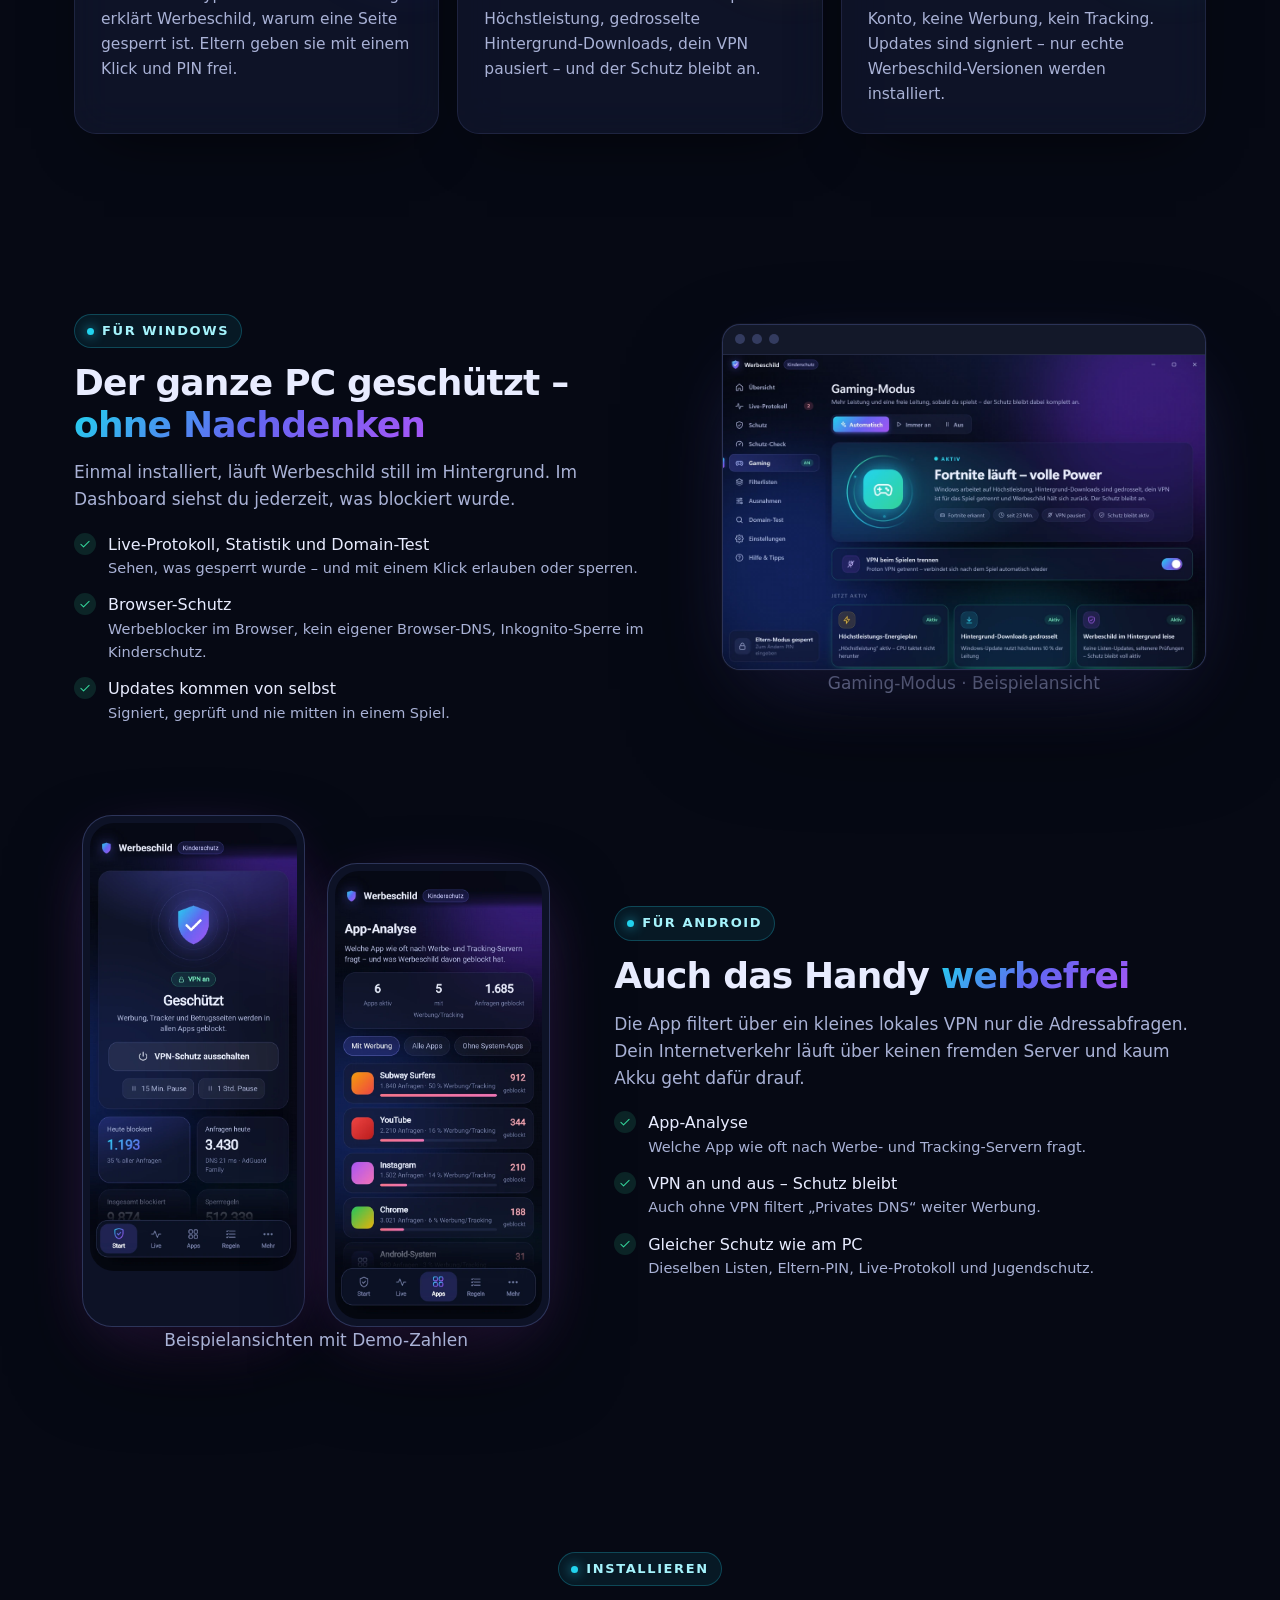
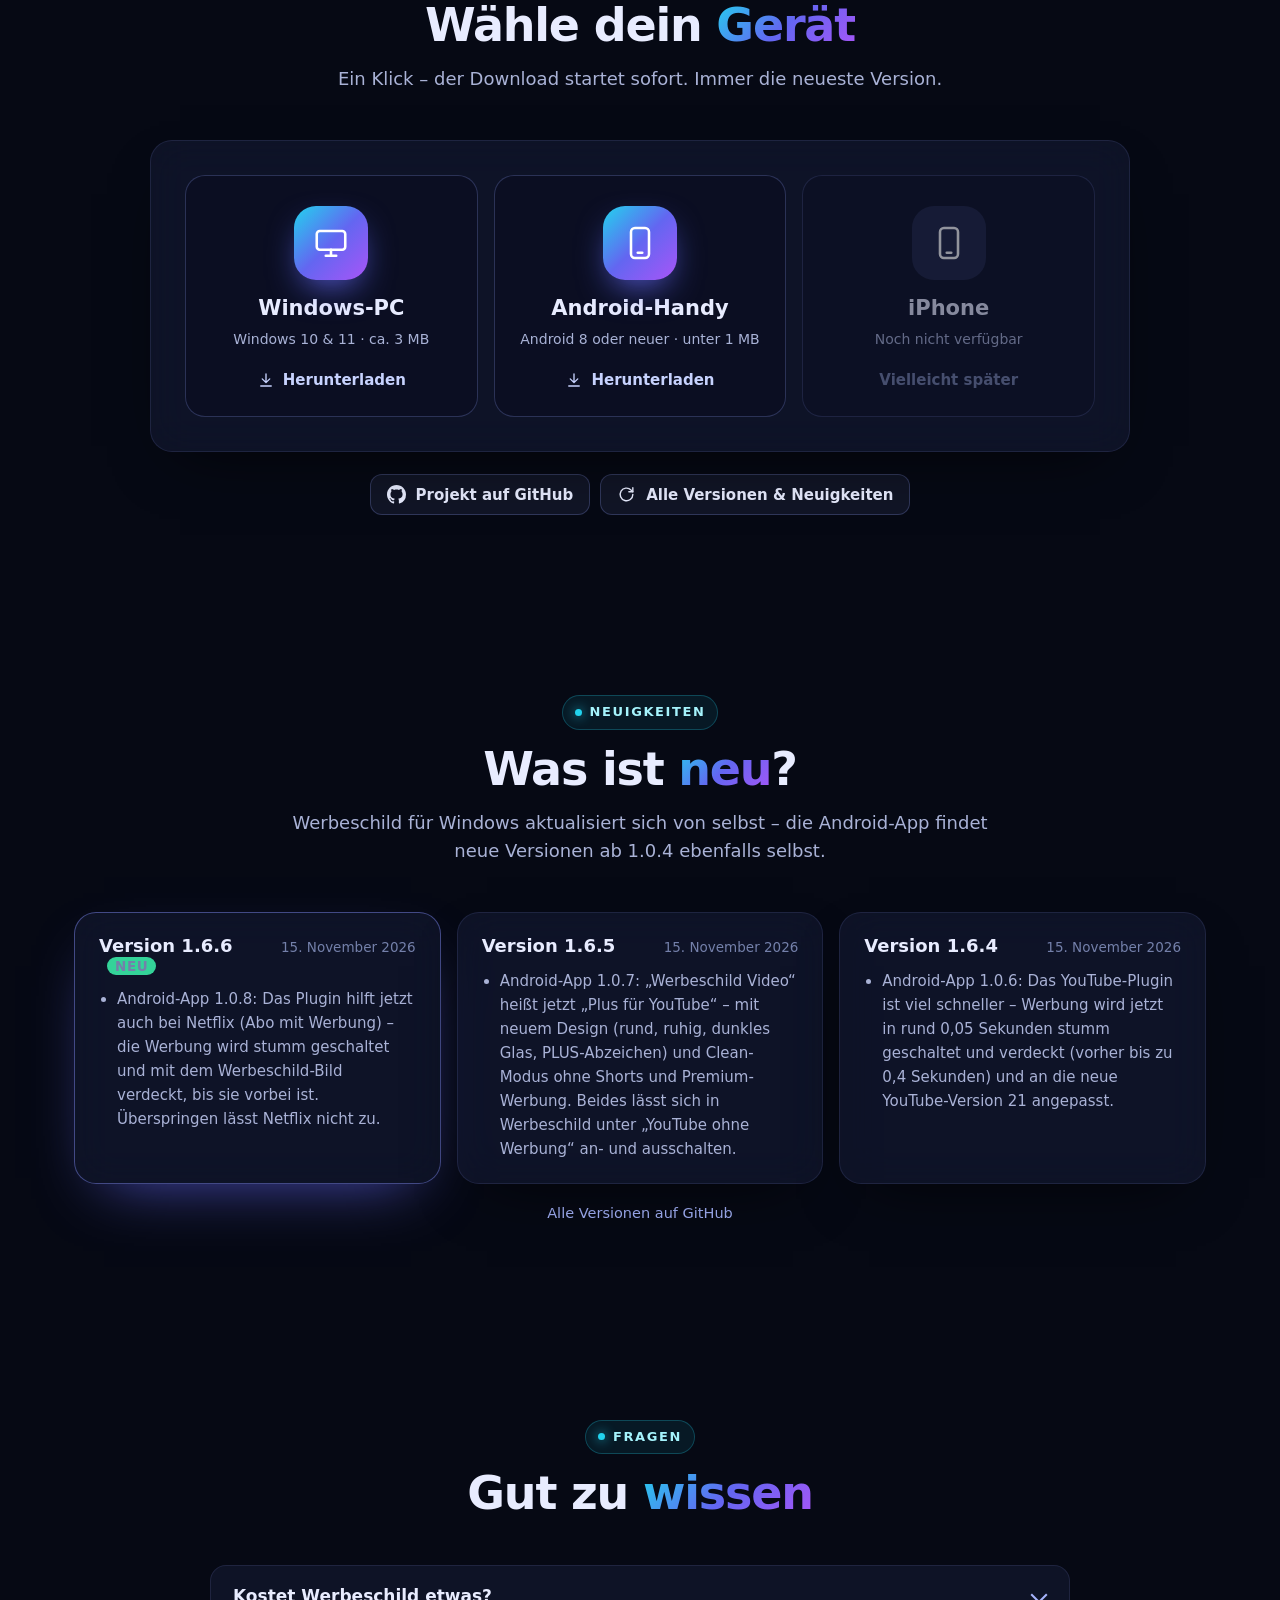
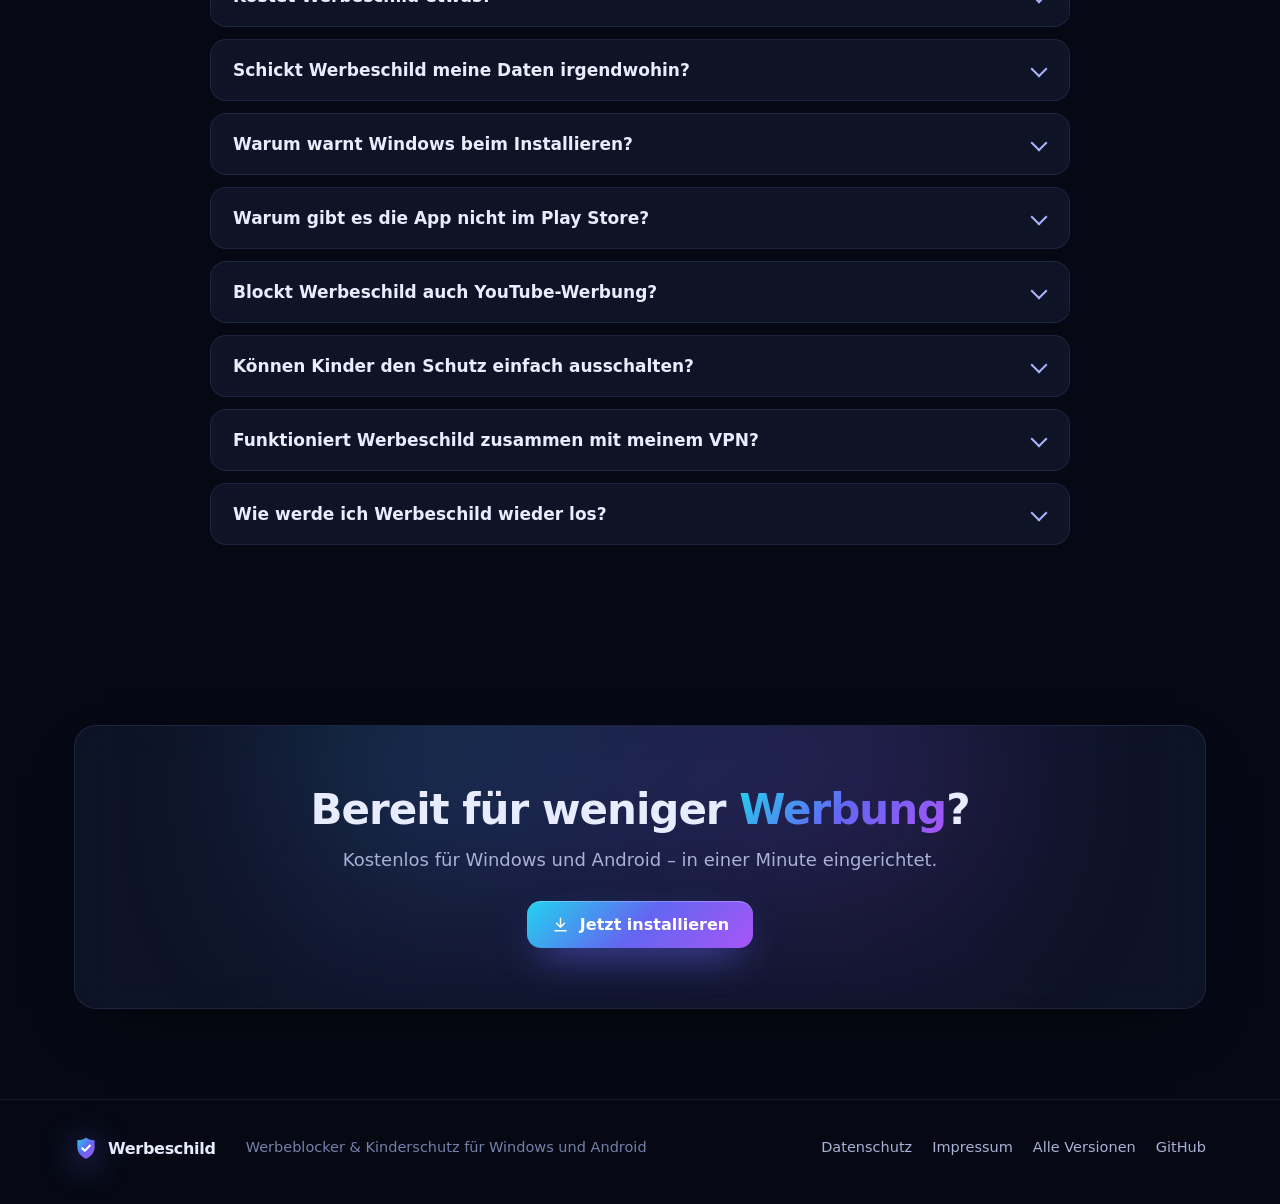
==== commit 435e1293: "Webseite aktualisiert" ====
--- a/docs/index.html
+++ b/docs/index.html
@@ -246,9 +246,9 @@
         </div>
         <!-- neuigkeiten:start -->
         <div class="news">
-          <article class="card news-item reveal"><div class="news-head"><b>Version 1.6.5<span class="news-new">NEU</span></b><span>15. November 2026</span></div><ul><li>Android-App 1.0.7: „Werbeschild Video“ hei&#223;t jetzt „Plus f&#252;r YouTube“ – mit neuem Design (rund, ruhig, dunkles Glas, PLUS-Abzeichen) und Clean-Modus ohne Shorts und Premium-Werbung. Beides l&#228;sst sich in Werbeschild unter „YouTube ohne Werbung“ an- und ausschalten.</li></ul></article>
+          <article class="card news-item reveal"><div class="news-head"><b>Version 1.6.6<span class="news-new">NEU</span></b><span>15. November 2026</span></div><ul><li>Android-App 1.0.8: Das Plugin hilft jetzt auch bei Netflix (Abo mit Werbung) – die Werbung wird stumm geschaltet und mit dem Werbeschild-Bild verdeckt, bis sie vorbei ist. &#220;berspringen l&#228;sst Netflix nicht zu.</li></ul></article>
+          <article class="card news-item reveal"><div class="news-head"><b>Version 1.6.5</b><span>15. November 2026</span></div><ul><li>Android-App 1.0.7: „Werbeschild Video“ hei&#223;t jetzt „Plus f&#252;r YouTube“ – mit neuem Design (rund, ruhig, dunkles Glas, PLUS-Abzeichen) und Clean-Modus ohne Shorts und Premium-Werbung. Beides l&#228;sst sich in Werbeschild unter „YouTube ohne Werbung“ an- und ausschalten.</li></ul></article>
           <article class="card news-item reveal"><div class="news-head"><b>Version 1.6.4</b><span>15. November 2026</span></div><ul><li>Android-App 1.0.6: Das YouTube-Plugin ist viel schneller – Werbung wird jetzt in rund 0,05 Sekunden stumm geschaltet und verdeckt (vorher bis zu 0,4 Sekunden) und an die neue YouTube-Version 21 angepasst.</li></ul></article>
-          <article class="card news-item reveal"><div class="news-head"><b>Version 1.6.3</b><span>15. November 2026</span></div><ul><li>Android-App 1.0.5: Neu ist „Werbeschild Video“ – YouTube ganz ohne Werbung, mit eigenem App-Symbol, Kan&#228;len zum Merken (ohne Google-Konto) und YouTube-Links und „Teilen“ direkt aus WhatsApp oder der YouTube-App.</li><li>Android-App 1.0.5: Neues YouTube-Plugin f&#252;r die echte YouTube-App – es schaltet Werbung stumm, verdeckt sie, tippt sofort auf „&#220;berspringen“ und wischt Werbe-Shorts weg. Auf Wunsch &#246;ffnet sich statt der YouTube-App direkt Werbeschild Video.</li></ul></article>
         </div>
         <p class="news-more"><a href="https://github.com/MHP3878/werbeschild/releases">Alle Versionen auf GitHub</a></p>
         <!-- neuigkeiten:end -->
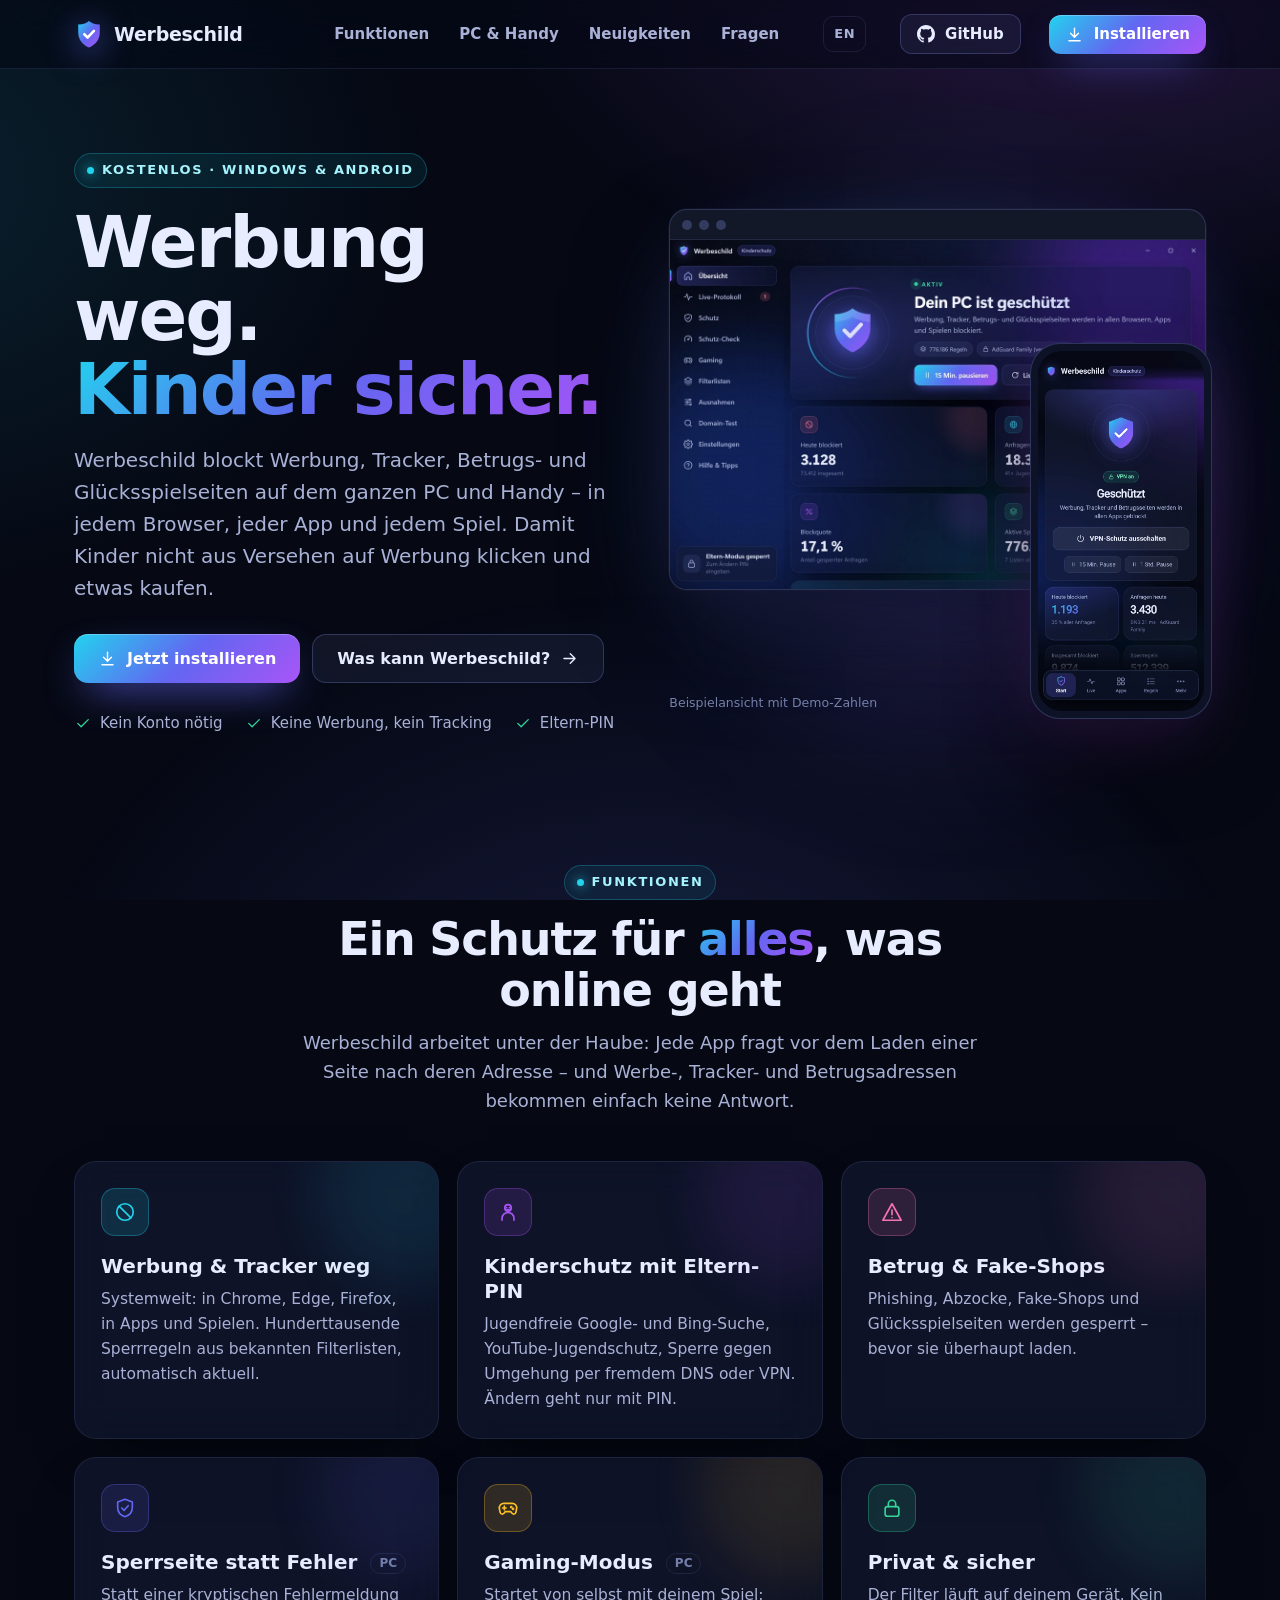
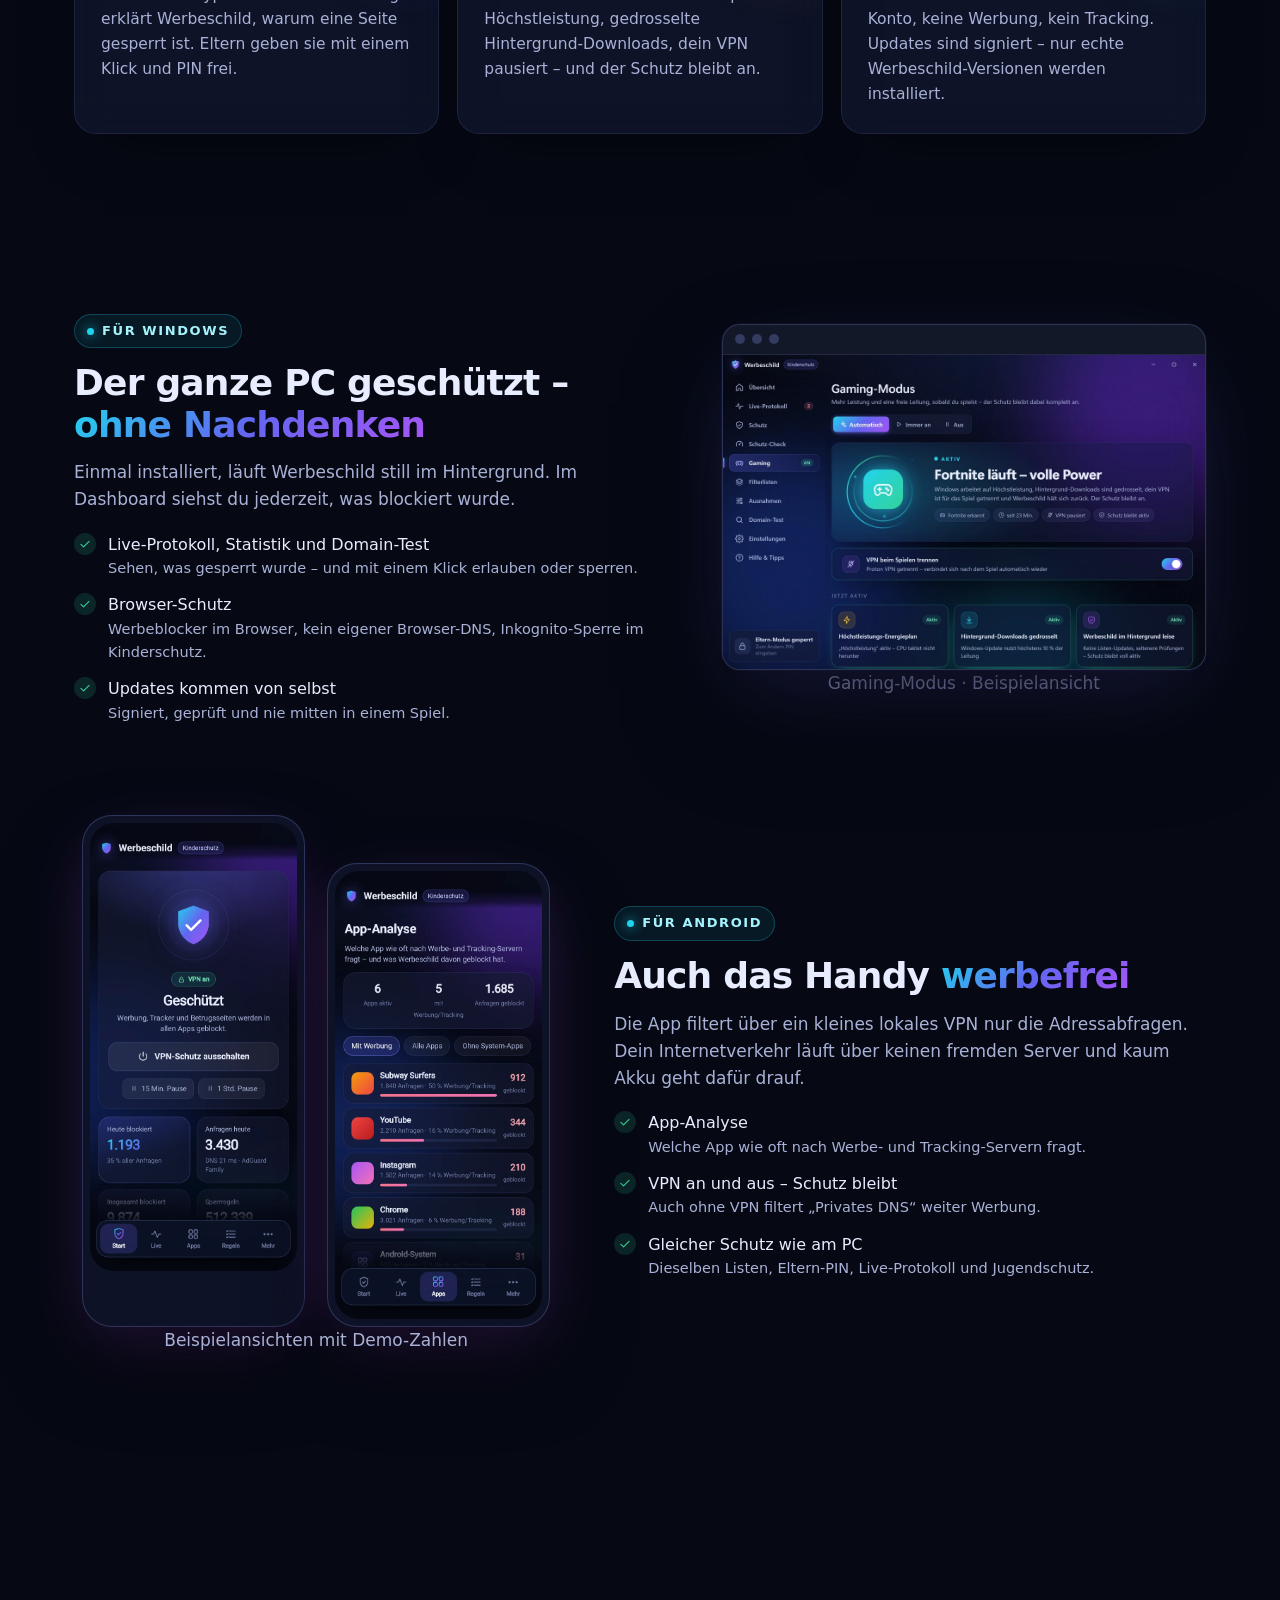
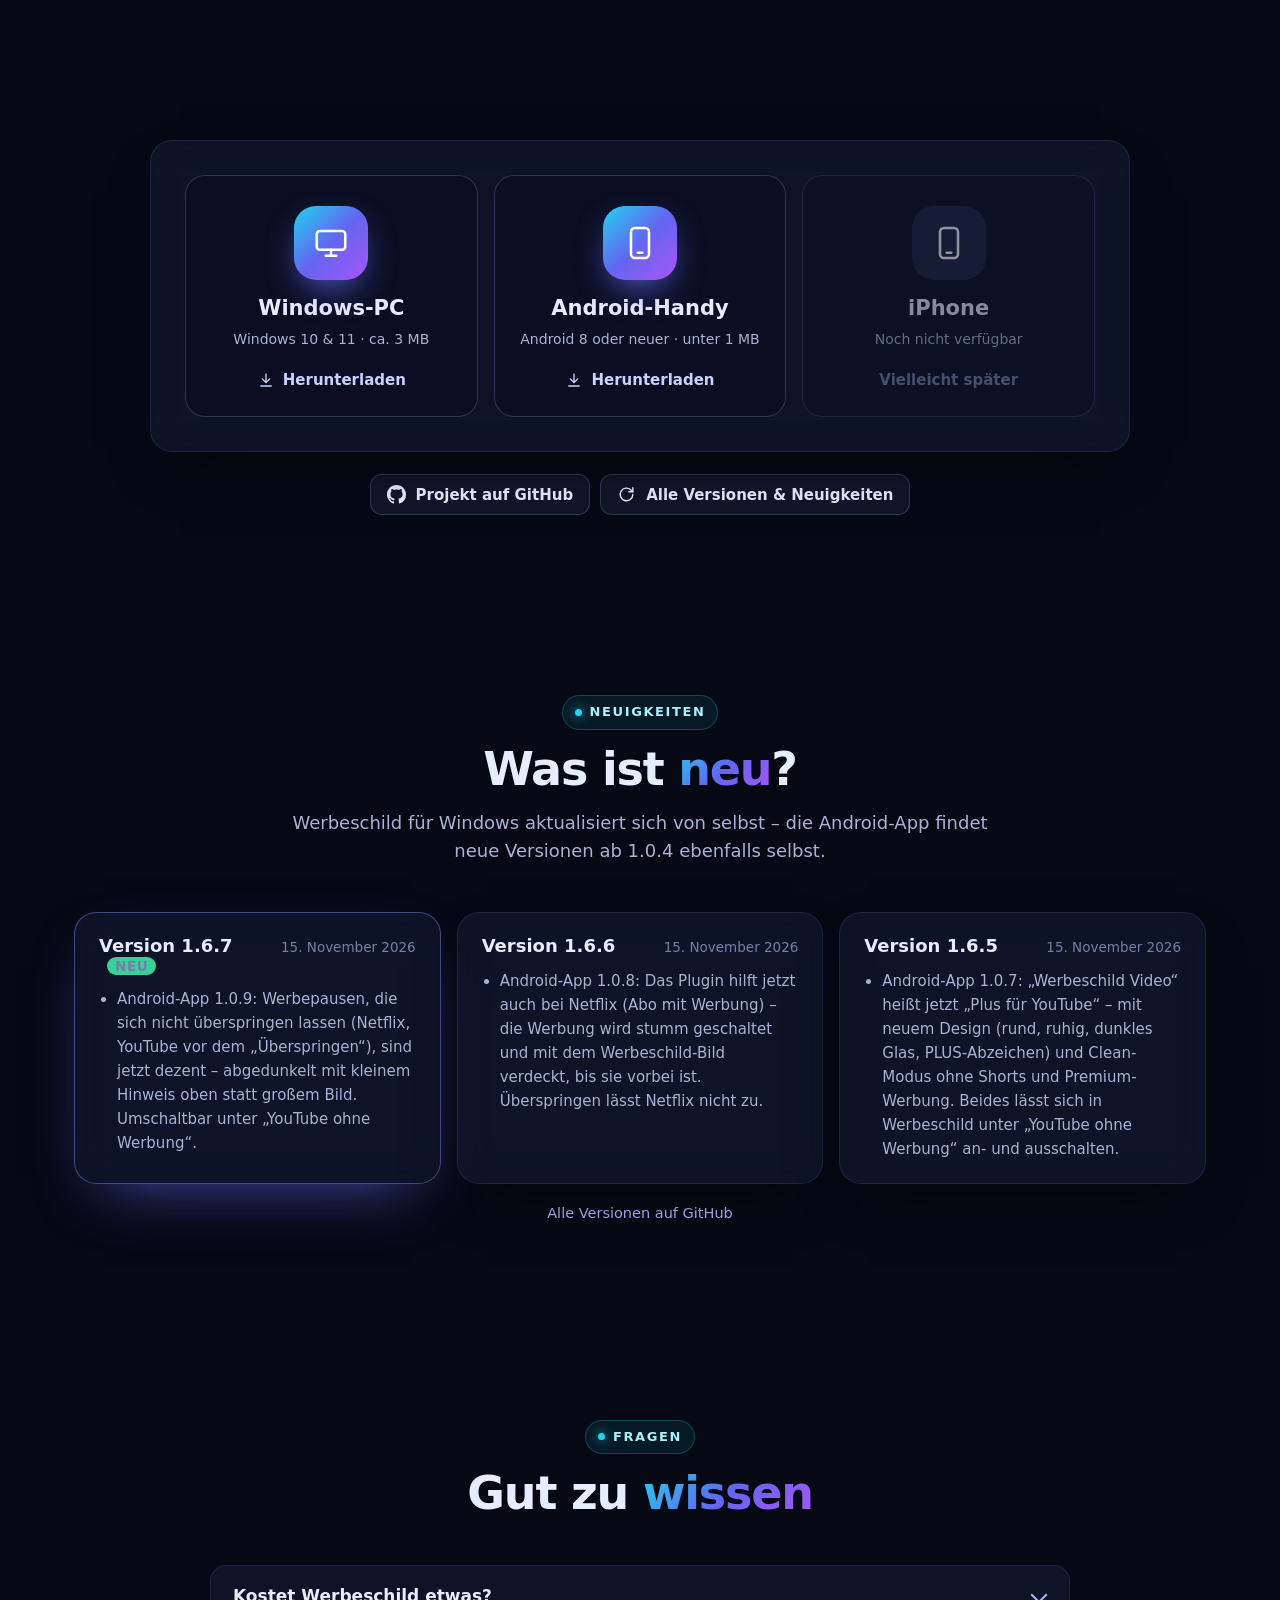
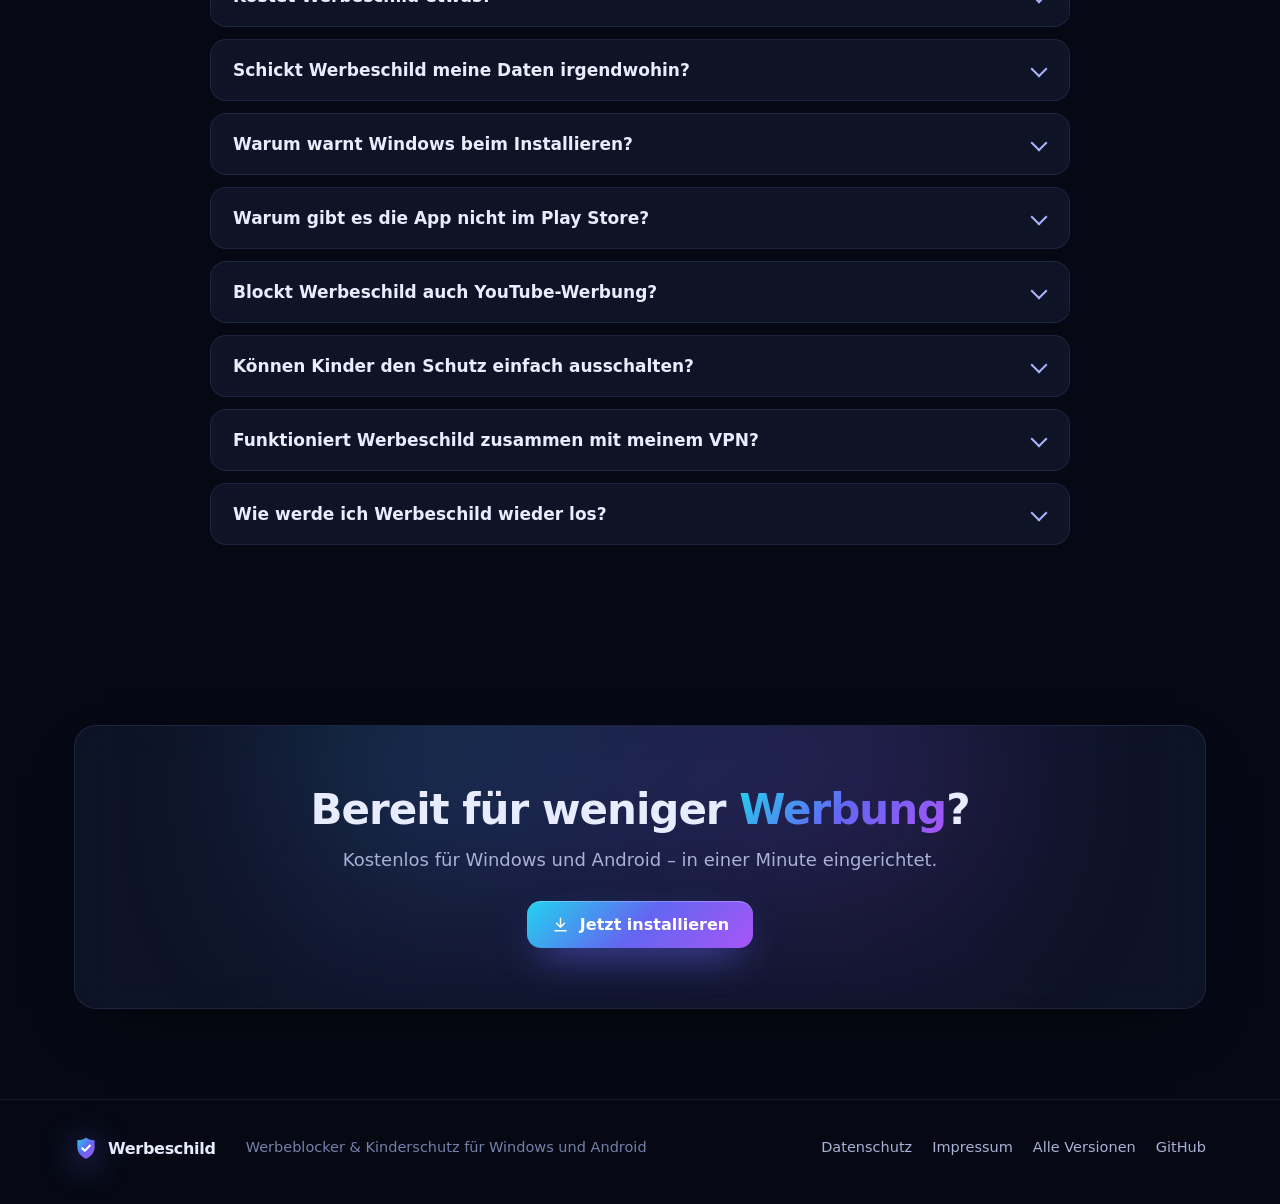
==== commit 71486c84: "Webseite aktualisiert" ====
--- a/docs/index.html
+++ b/docs/index.html
@@ -246,9 +246,9 @@
         </div>
         <!-- neuigkeiten:start -->
         <div class="news">
-          <article class="card news-item reveal"><div class="news-head"><b>Version 1.6.6<span class="news-new">NEU</span></b><span>15. November 2026</span></div><ul><li>Android-App 1.0.8: Das Plugin hilft jetzt auch bei Netflix (Abo mit Werbung) – die Werbung wird stumm geschaltet und mit dem Werbeschild-Bild verdeckt, bis sie vorbei ist. &#220;berspringen l&#228;sst Netflix nicht zu.</li></ul></article>
+          <article class="card news-item reveal"><div class="news-head"><b>Version 1.6.7<span class="news-new">NEU</span></b><span>15. November 2026</span></div><ul><li>Android-App 1.0.9: Werbepausen, die sich nicht &#252;berspringen lassen (Netflix, YouTube vor dem „&#220;berspringen“), sind jetzt dezent – abgedunkelt mit kleinem Hinweis oben statt gro&#223;em Bild. Umschaltbar unter „YouTube ohne Werbung“.</li></ul></article>
+          <article class="card news-item reveal"><div class="news-head"><b>Version 1.6.6</b><span>15. November 2026</span></div><ul><li>Android-App 1.0.8: Das Plugin hilft jetzt auch bei Netflix (Abo mit Werbung) – die Werbung wird stumm geschaltet und mit dem Werbeschild-Bild verdeckt, bis sie vorbei ist. &#220;berspringen l&#228;sst Netflix nicht zu.</li></ul></article>
           <article class="card news-item reveal"><div class="news-head"><b>Version 1.6.5</b><span>15. November 2026</span></div><ul><li>Android-App 1.0.7: „Werbeschild Video“ hei&#223;t jetzt „Plus f&#252;r YouTube“ – mit neuem Design (rund, ruhig, dunkles Glas, PLUS-Abzeichen) und Clean-Modus ohne Shorts und Premium-Werbung. Beides l&#228;sst sich in Werbeschild unter „YouTube ohne Werbung“ an- und ausschalten.</li></ul></article>
-          <article class="card news-item reveal"><div class="news-head"><b>Version 1.6.4</b><span>15. November 2026</span></div><ul><li>Android-App 1.0.6: Das YouTube-Plugin ist viel schneller – Werbung wird jetzt in rund 0,05 Sekunden stumm geschaltet und verdeckt (vorher bis zu 0,4 Sekunden) und an die neue YouTube-Version 21 angepasst.</li></ul></article>
         </div>
         <p class="news-more"><a href="https://github.com/MHP3878/werbeschild/releases">Alle Versionen auf GitHub</a></p>
         <!-- neuigkeiten:end -->
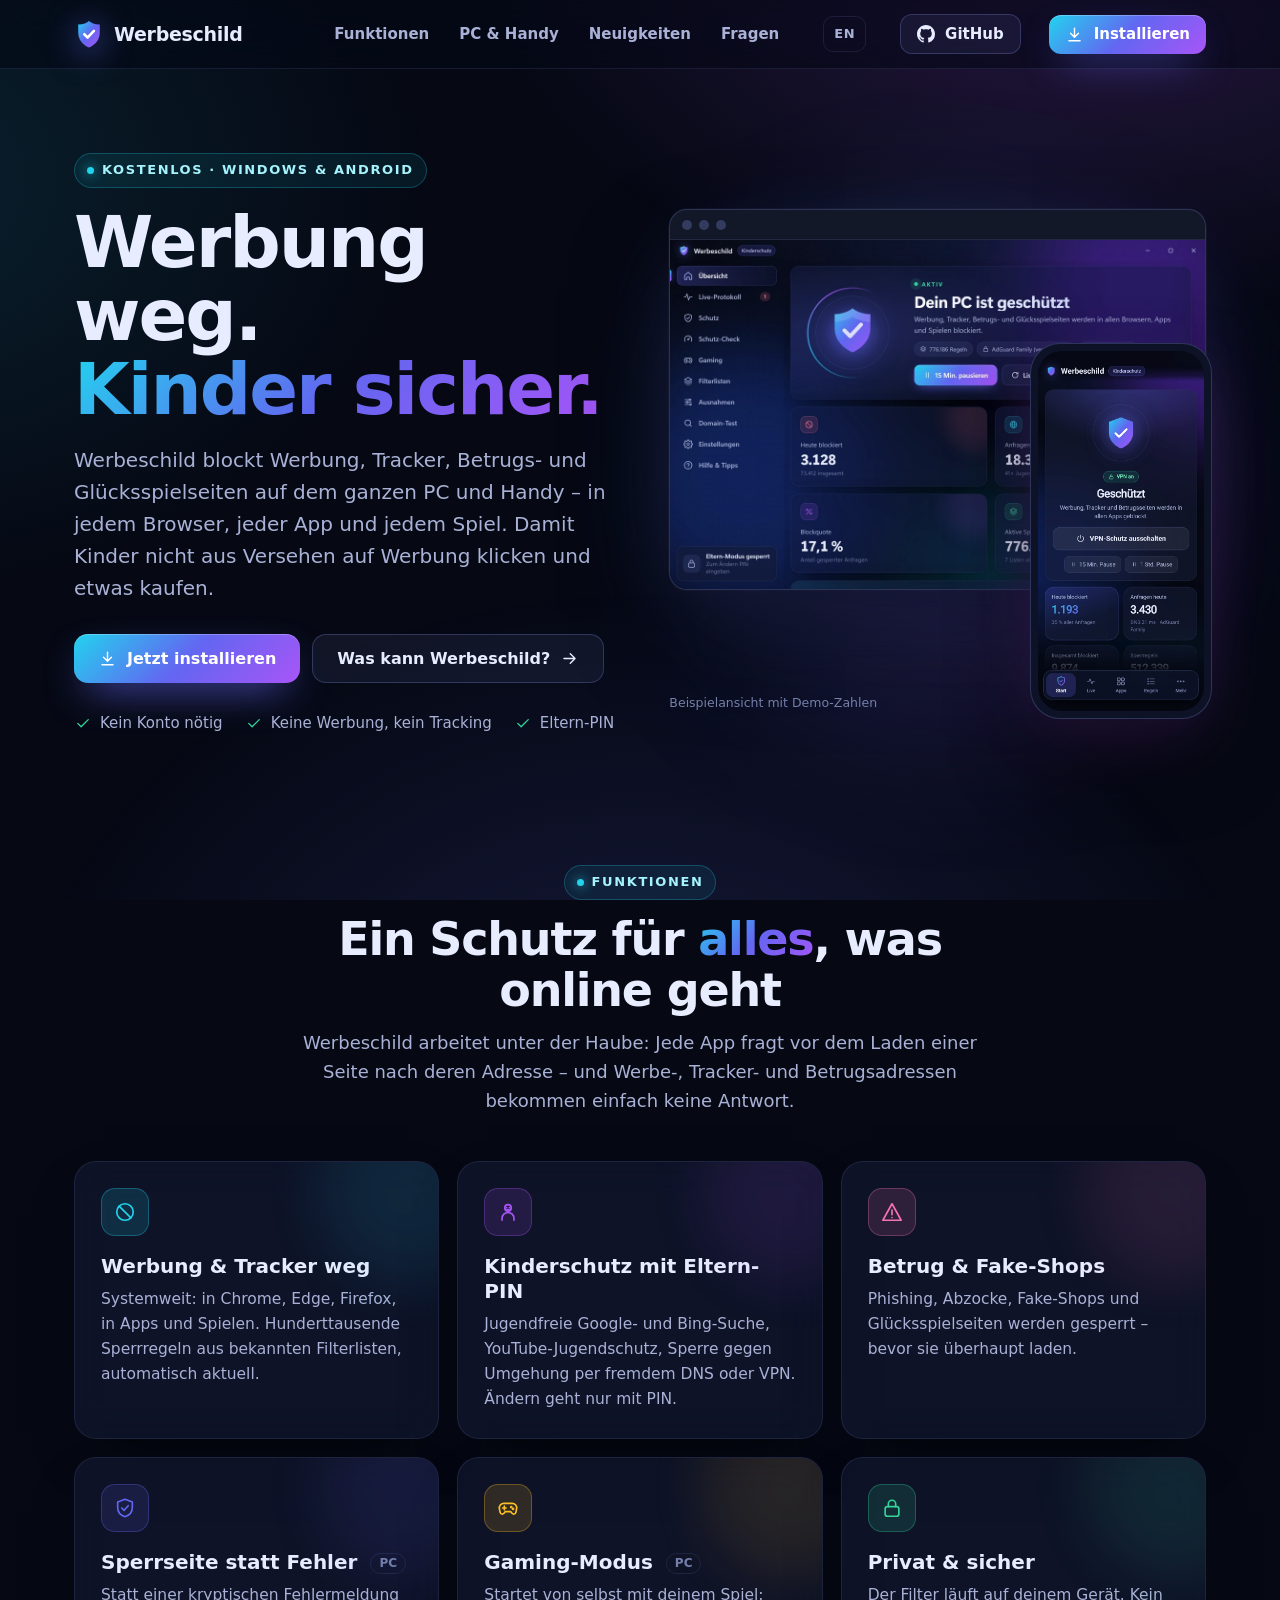
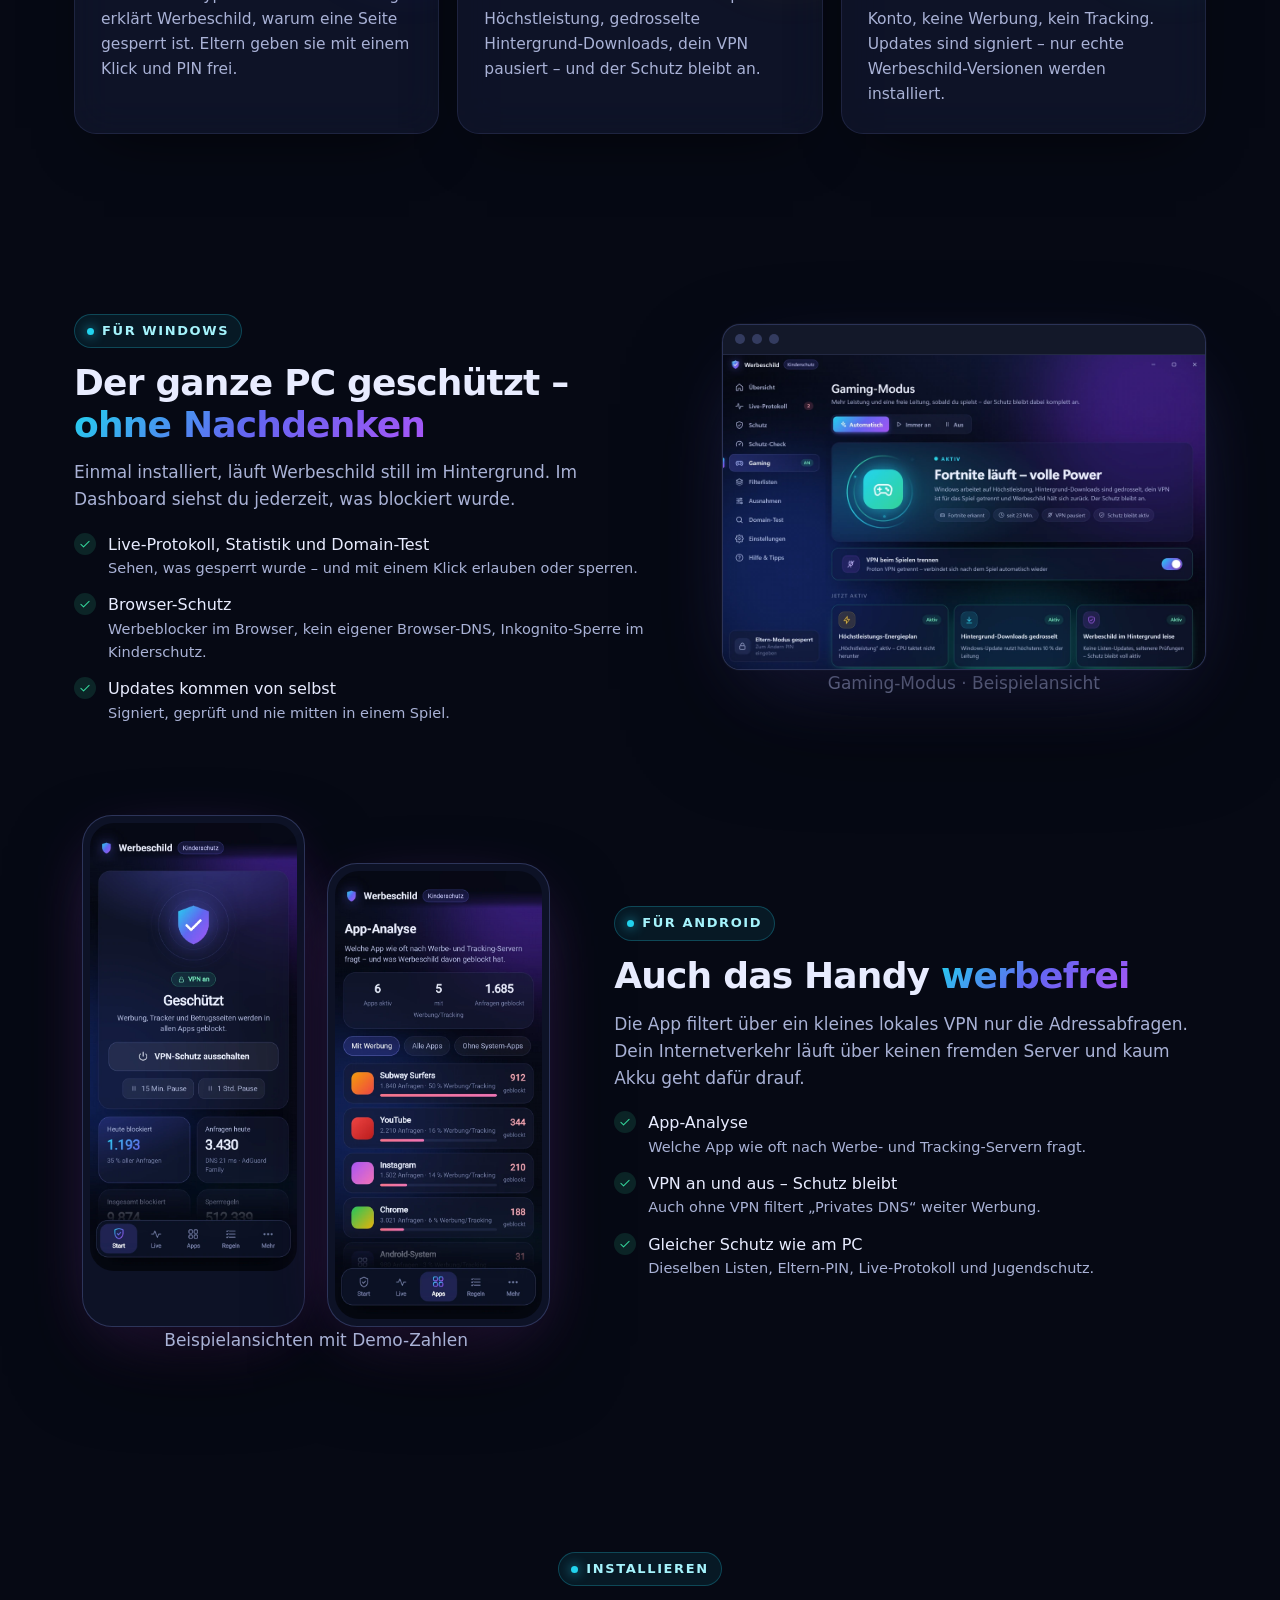
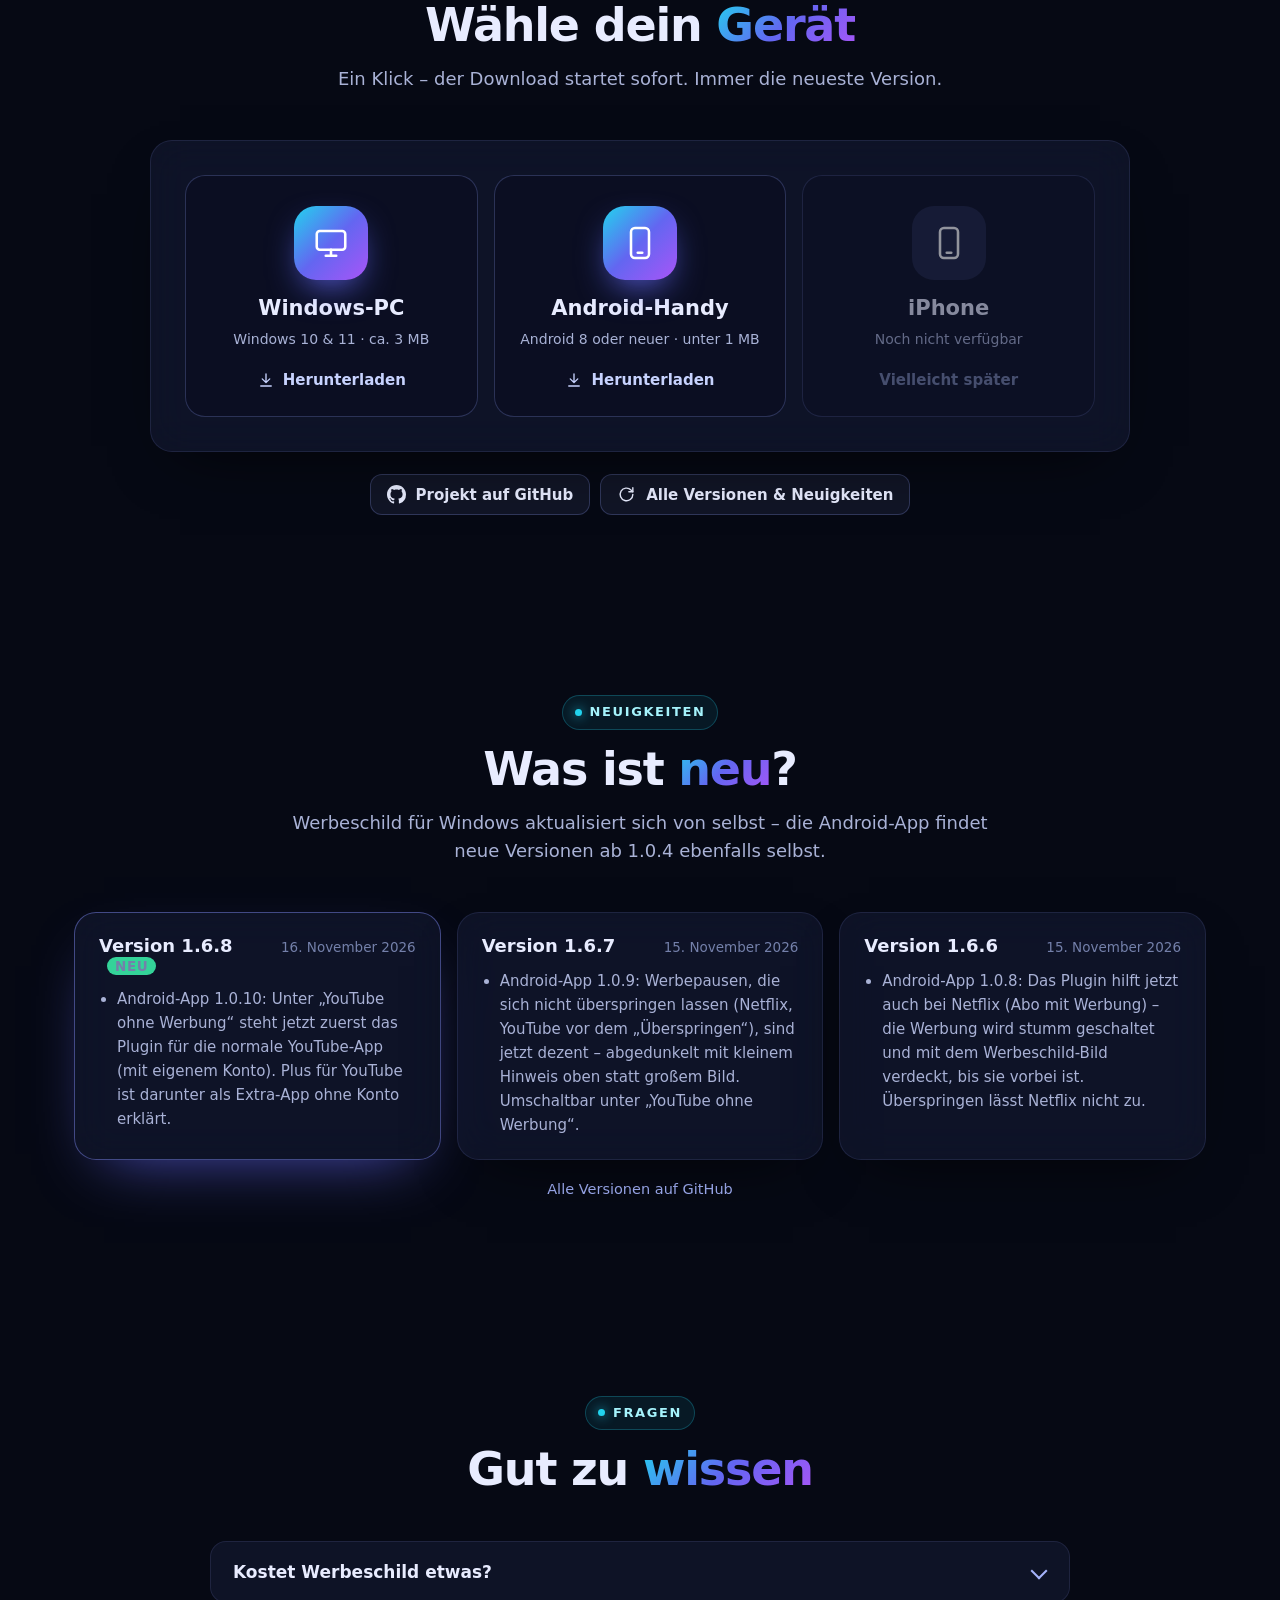
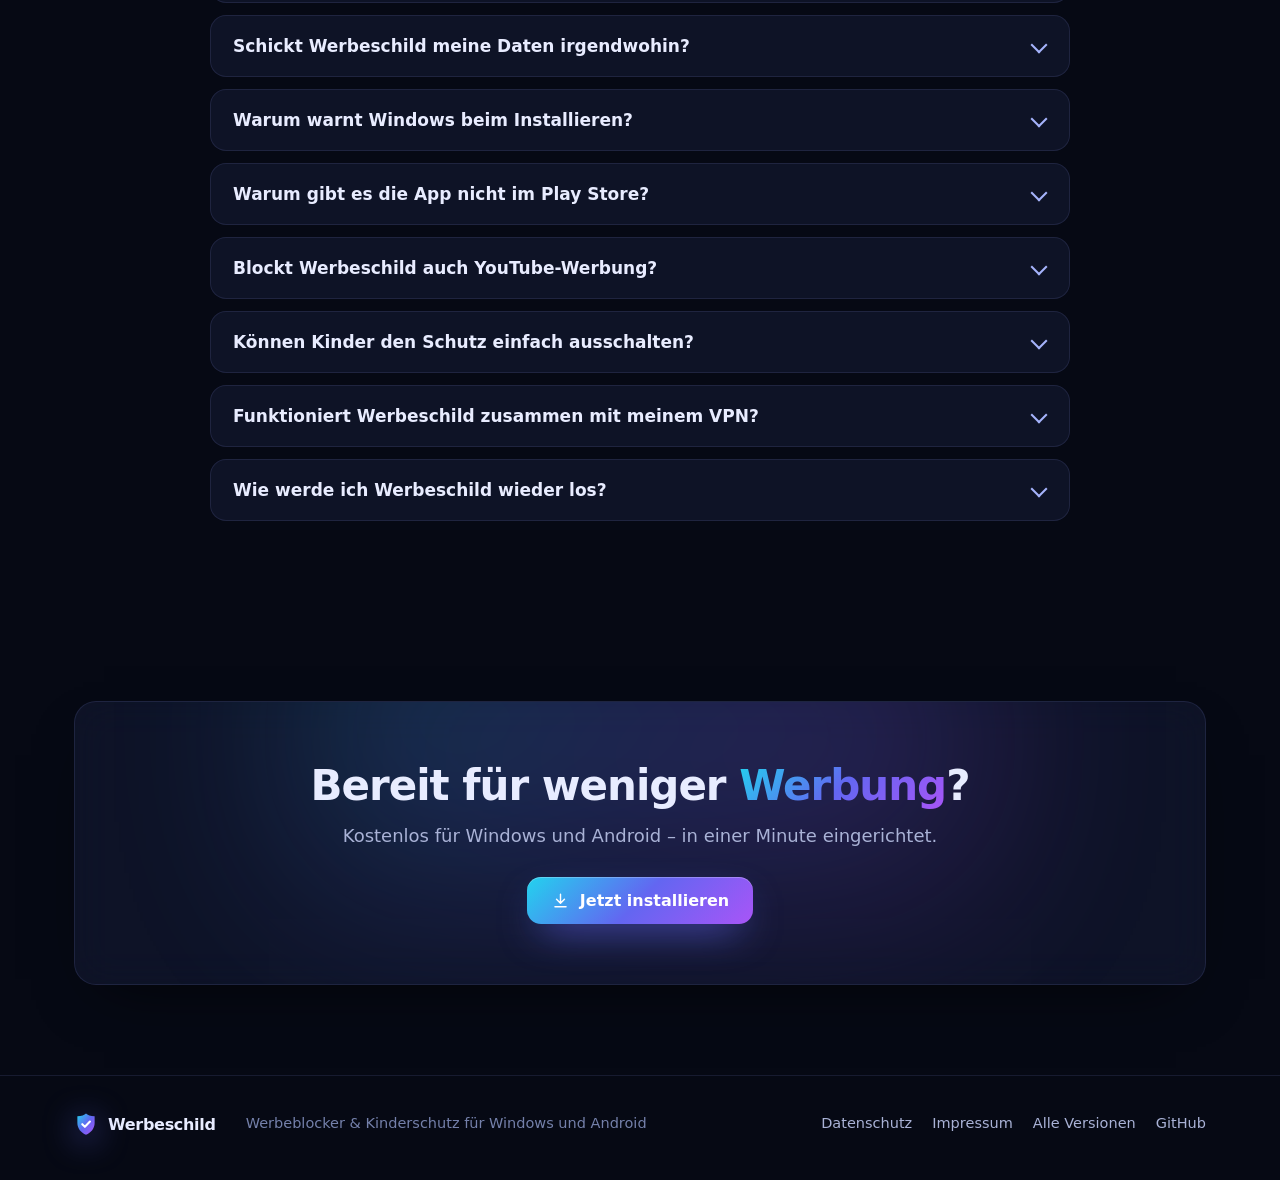
==== commit 990d7195: "Webseite aktualisiert" ====
--- a/docs/index.html
+++ b/docs/index.html
@@ -246,9 +246,9 @@
         </div>
         <!-- neuigkeiten:start -->
         <div class="news">
-          <article class="card news-item reveal"><div class="news-head"><b>Version 1.6.7<span class="news-new">NEU</span></b><span>15. November 2026</span></div><ul><li>Android-App 1.0.9: Werbepausen, die sich nicht &#252;berspringen lassen (Netflix, YouTube vor dem „&#220;berspringen“), sind jetzt dezent – abgedunkelt mit kleinem Hinweis oben statt gro&#223;em Bild. Umschaltbar unter „YouTube ohne Werbung“.</li></ul></article>
+          <article class="card news-item reveal"><div class="news-head"><b>Version 1.6.8<span class="news-new">NEU</span></b><span>16. November 2026</span></div><ul><li>Android-App 1.0.10: Unter „YouTube ohne Werbung“ steht jetzt zuerst das Plugin f&#252;r die normale YouTube-App (mit eigenem Konto). Plus f&#252;r YouTube ist darunter als Extra-App ohne Konto erkl&#228;rt.</li></ul></article>
+          <article class="card news-item reveal"><div class="news-head"><b>Version 1.6.7</b><span>15. November 2026</span></div><ul><li>Android-App 1.0.9: Werbepausen, die sich nicht &#252;berspringen lassen (Netflix, YouTube vor dem „&#220;berspringen“), sind jetzt dezent – abgedunkelt mit kleinem Hinweis oben statt gro&#223;em Bild. Umschaltbar unter „YouTube ohne Werbung“.</li></ul></article>
           <article class="card news-item reveal"><div class="news-head"><b>Version 1.6.6</b><span>15. November 2026</span></div><ul><li>Android-App 1.0.8: Das Plugin hilft jetzt auch bei Netflix (Abo mit Werbung) – die Werbung wird stumm geschaltet und mit dem Werbeschild-Bild verdeckt, bis sie vorbei ist. &#220;berspringen l&#228;sst Netflix nicht zu.</li></ul></article>
-          <article class="card news-item reveal"><div class="news-head"><b>Version 1.6.5</b><span>15. November 2026</span></div><ul><li>Android-App 1.0.7: „Werbeschild Video“ hei&#223;t jetzt „Plus f&#252;r YouTube“ – mit neuem Design (rund, ruhig, dunkles Glas, PLUS-Abzeichen) und Clean-Modus ohne Shorts und Premium-Werbung. Beides l&#228;sst sich in Werbeschild unter „YouTube ohne Werbung“ an- und ausschalten.</li></ul></article>
         </div>
         <p class="news-more"><a href="https://github.com/MHP3878/werbeschild/releases">Alle Versionen auf GitHub</a></p>
         <!-- neuigkeiten:end -->
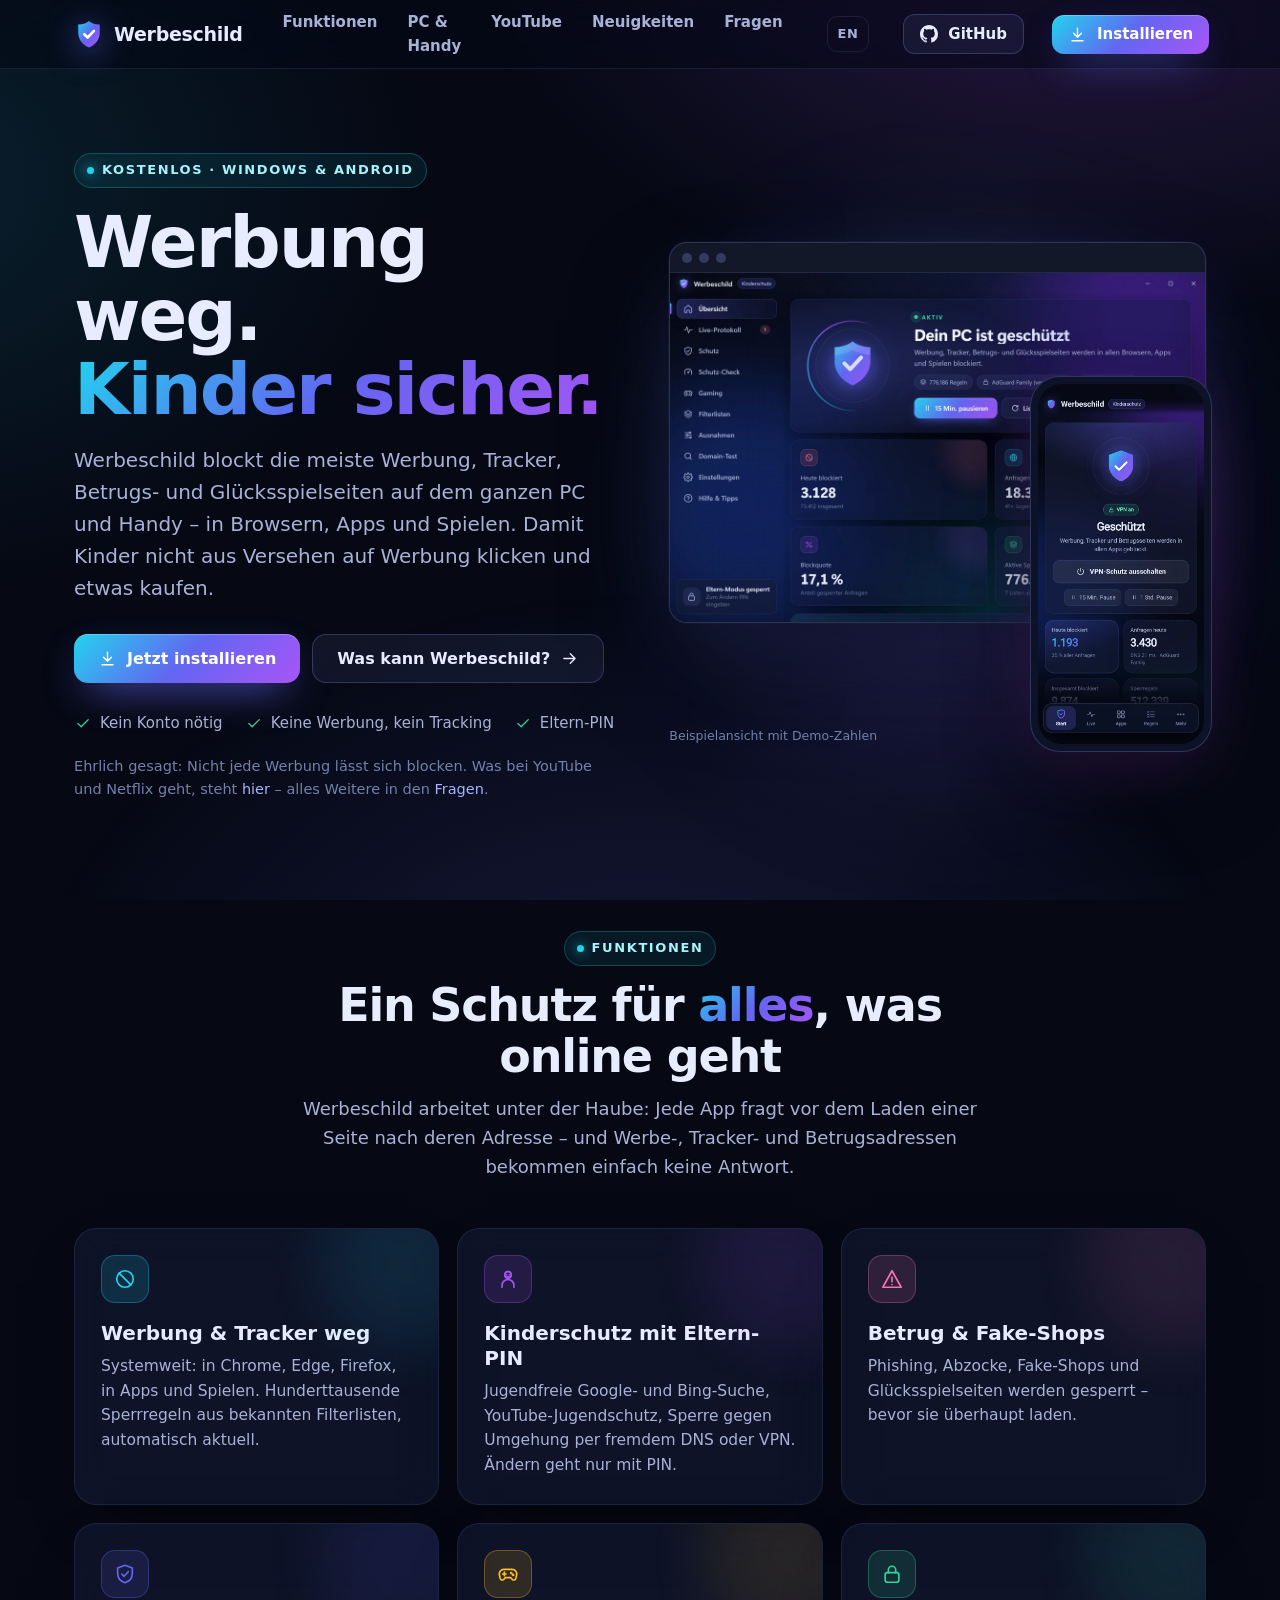
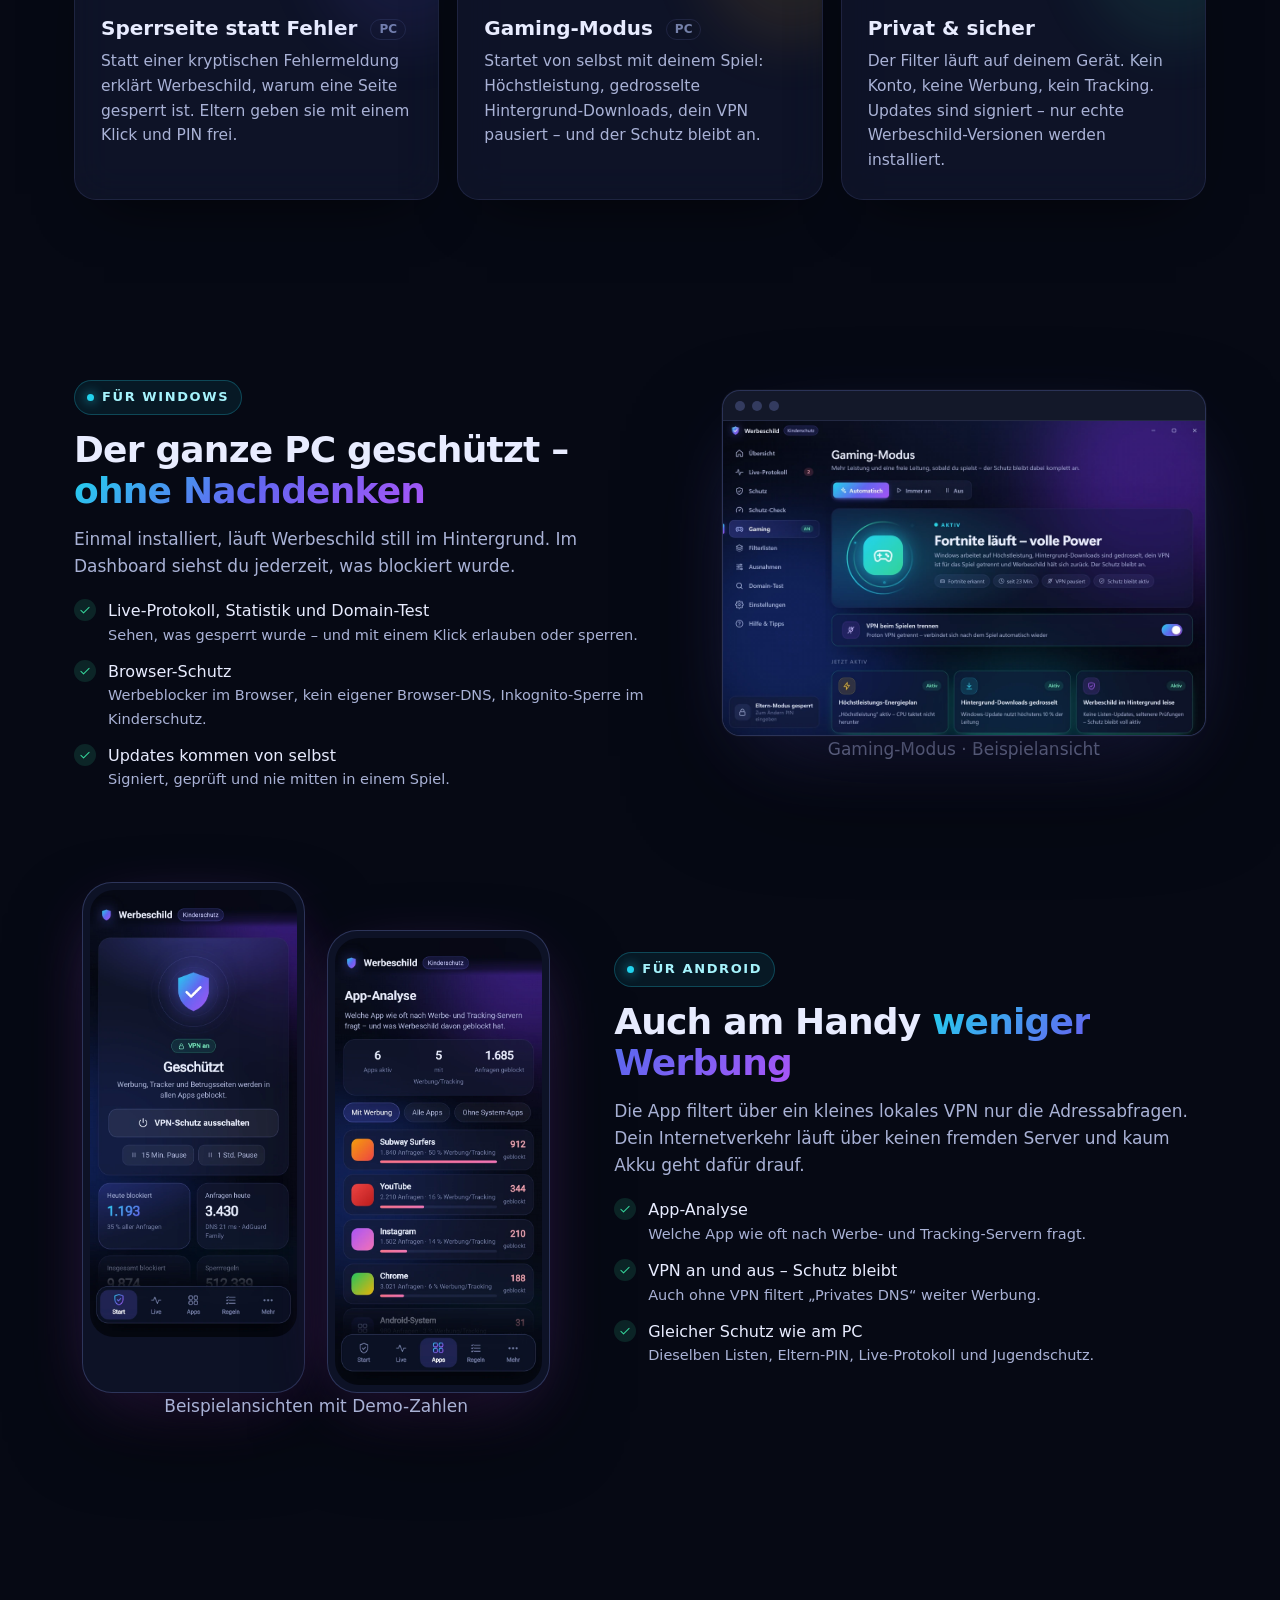
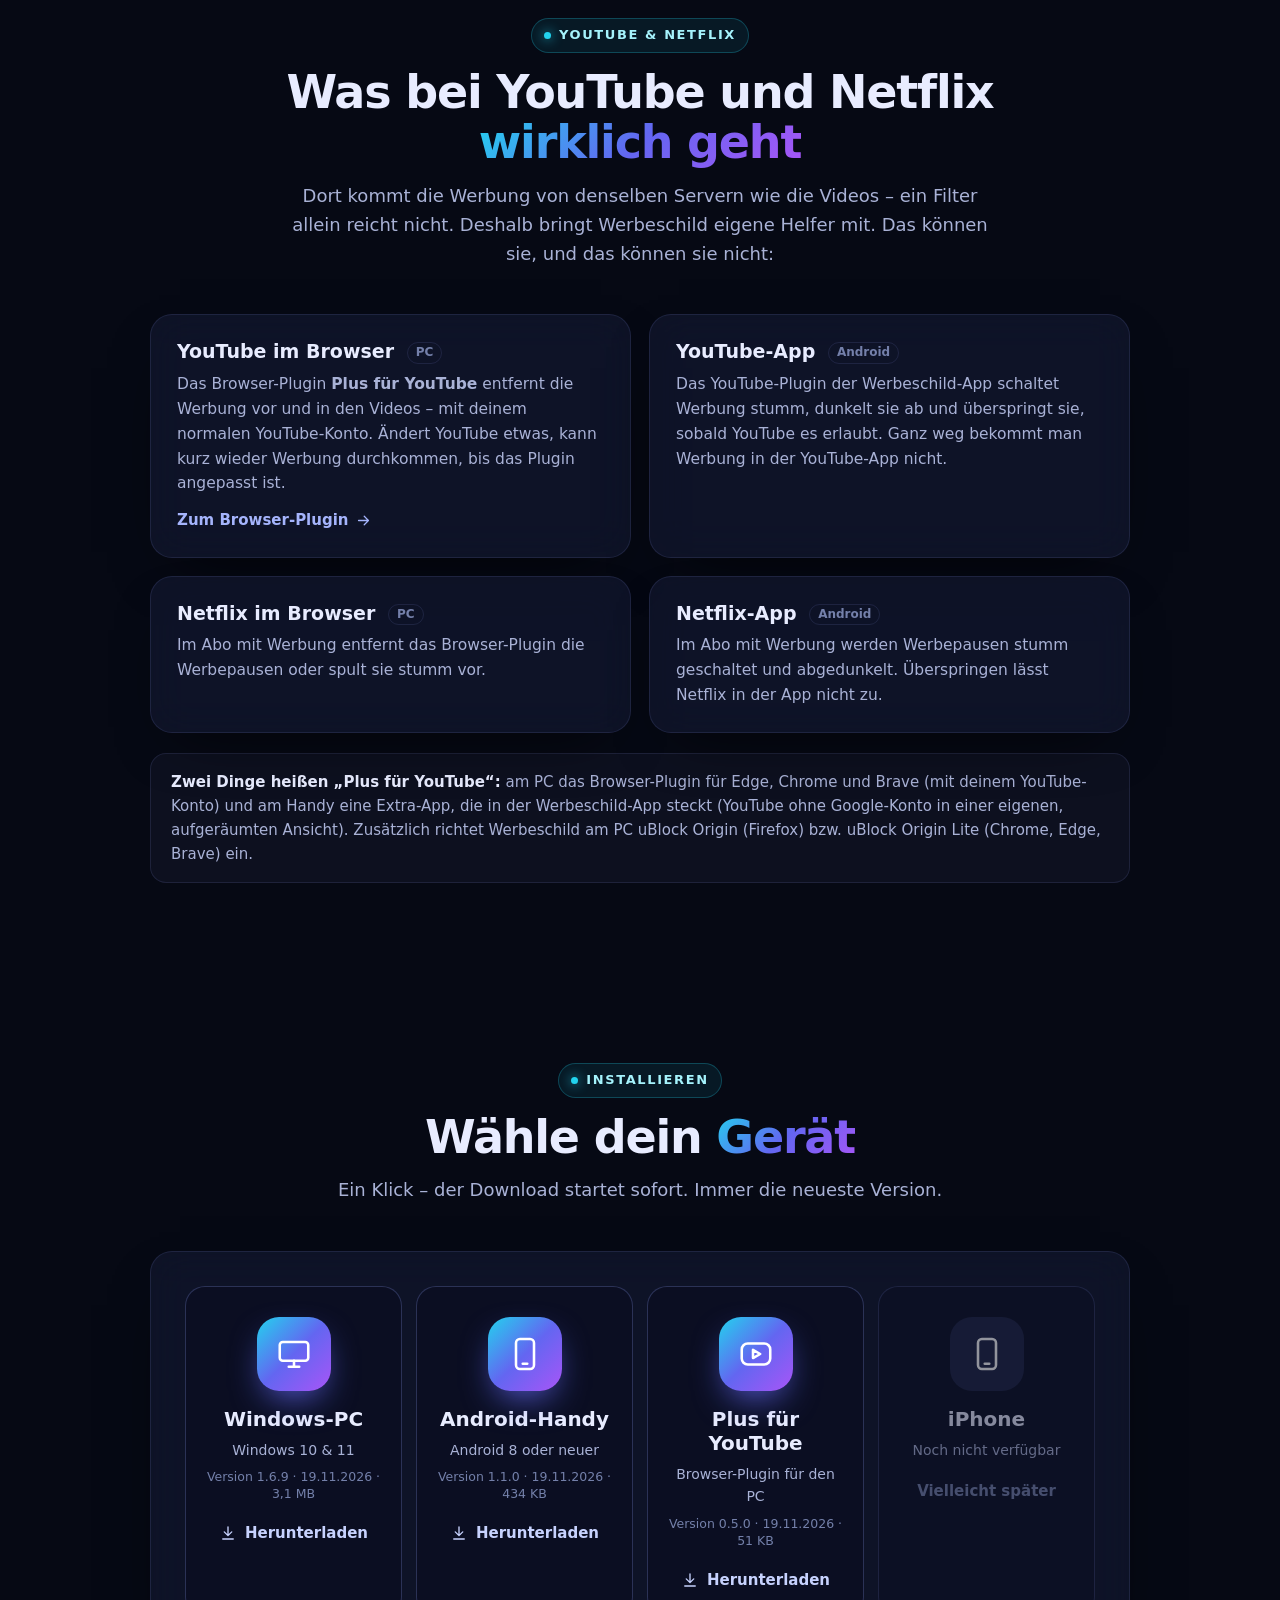
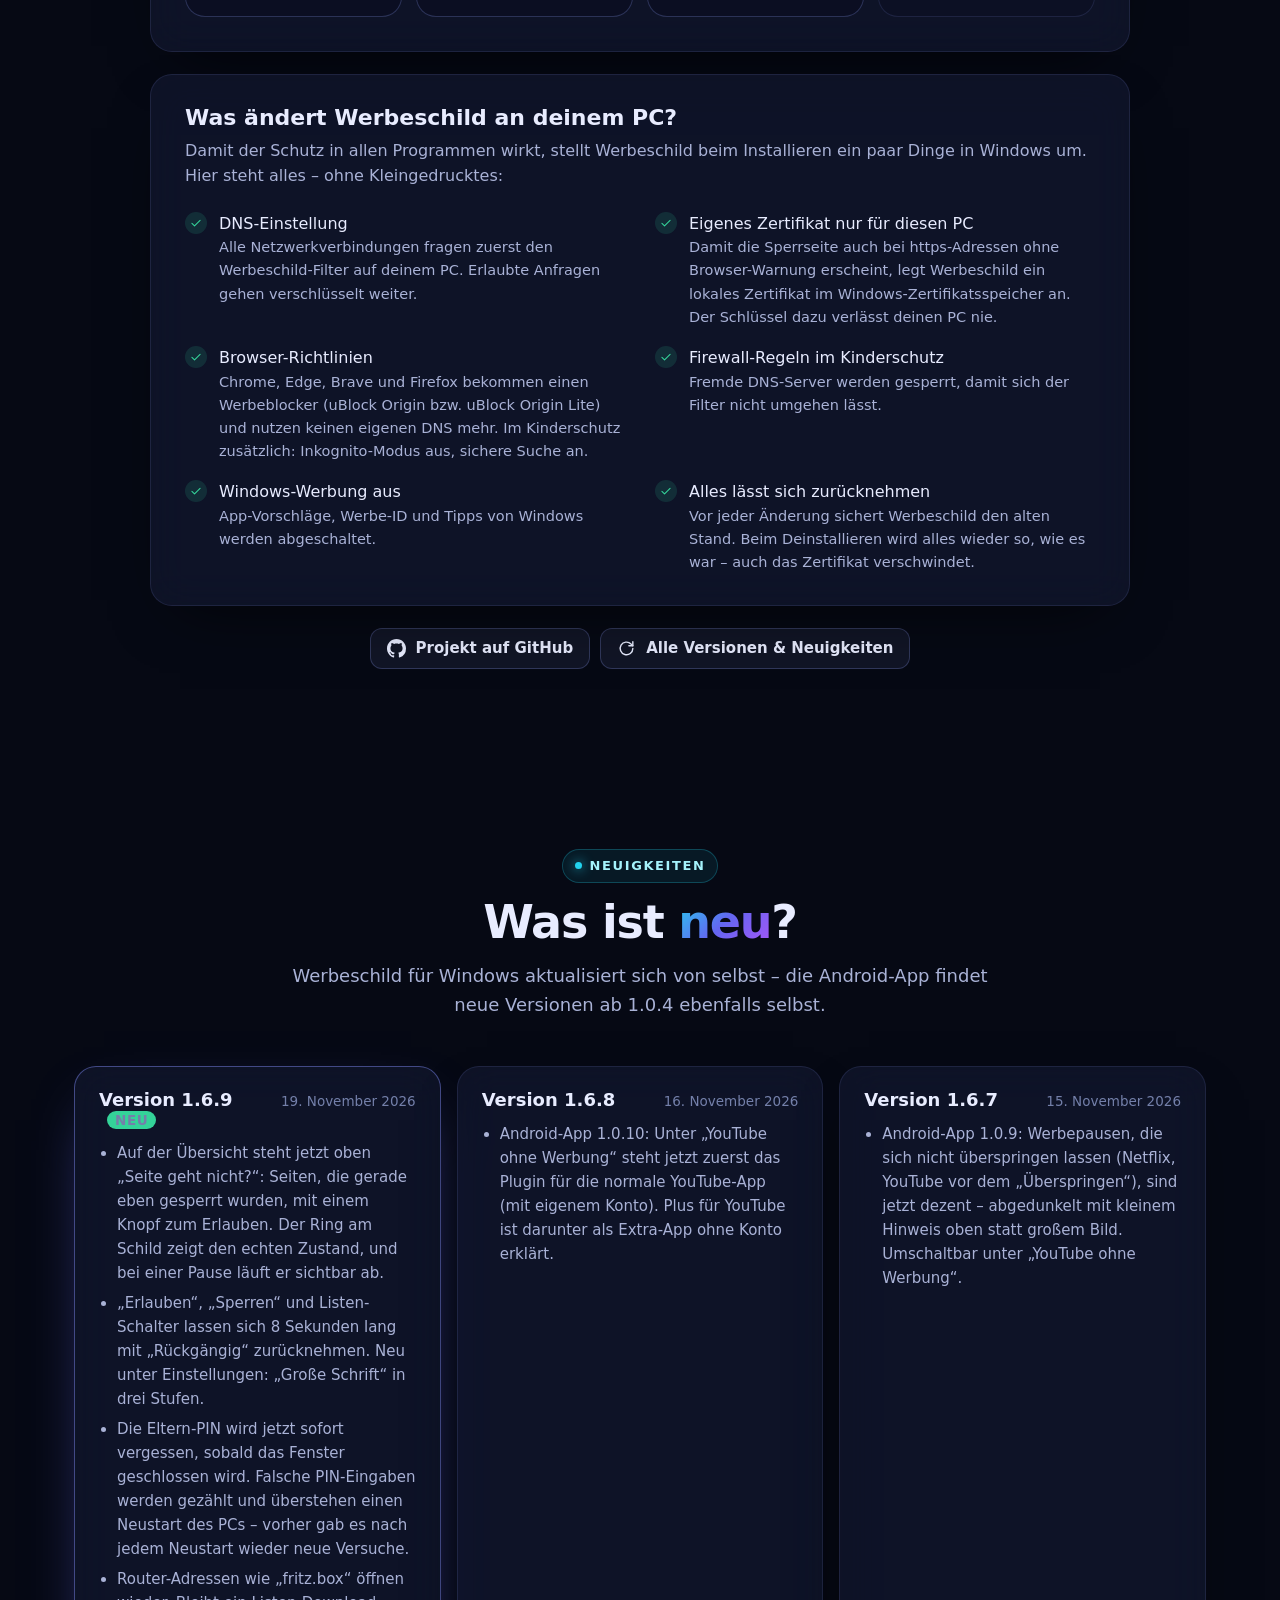
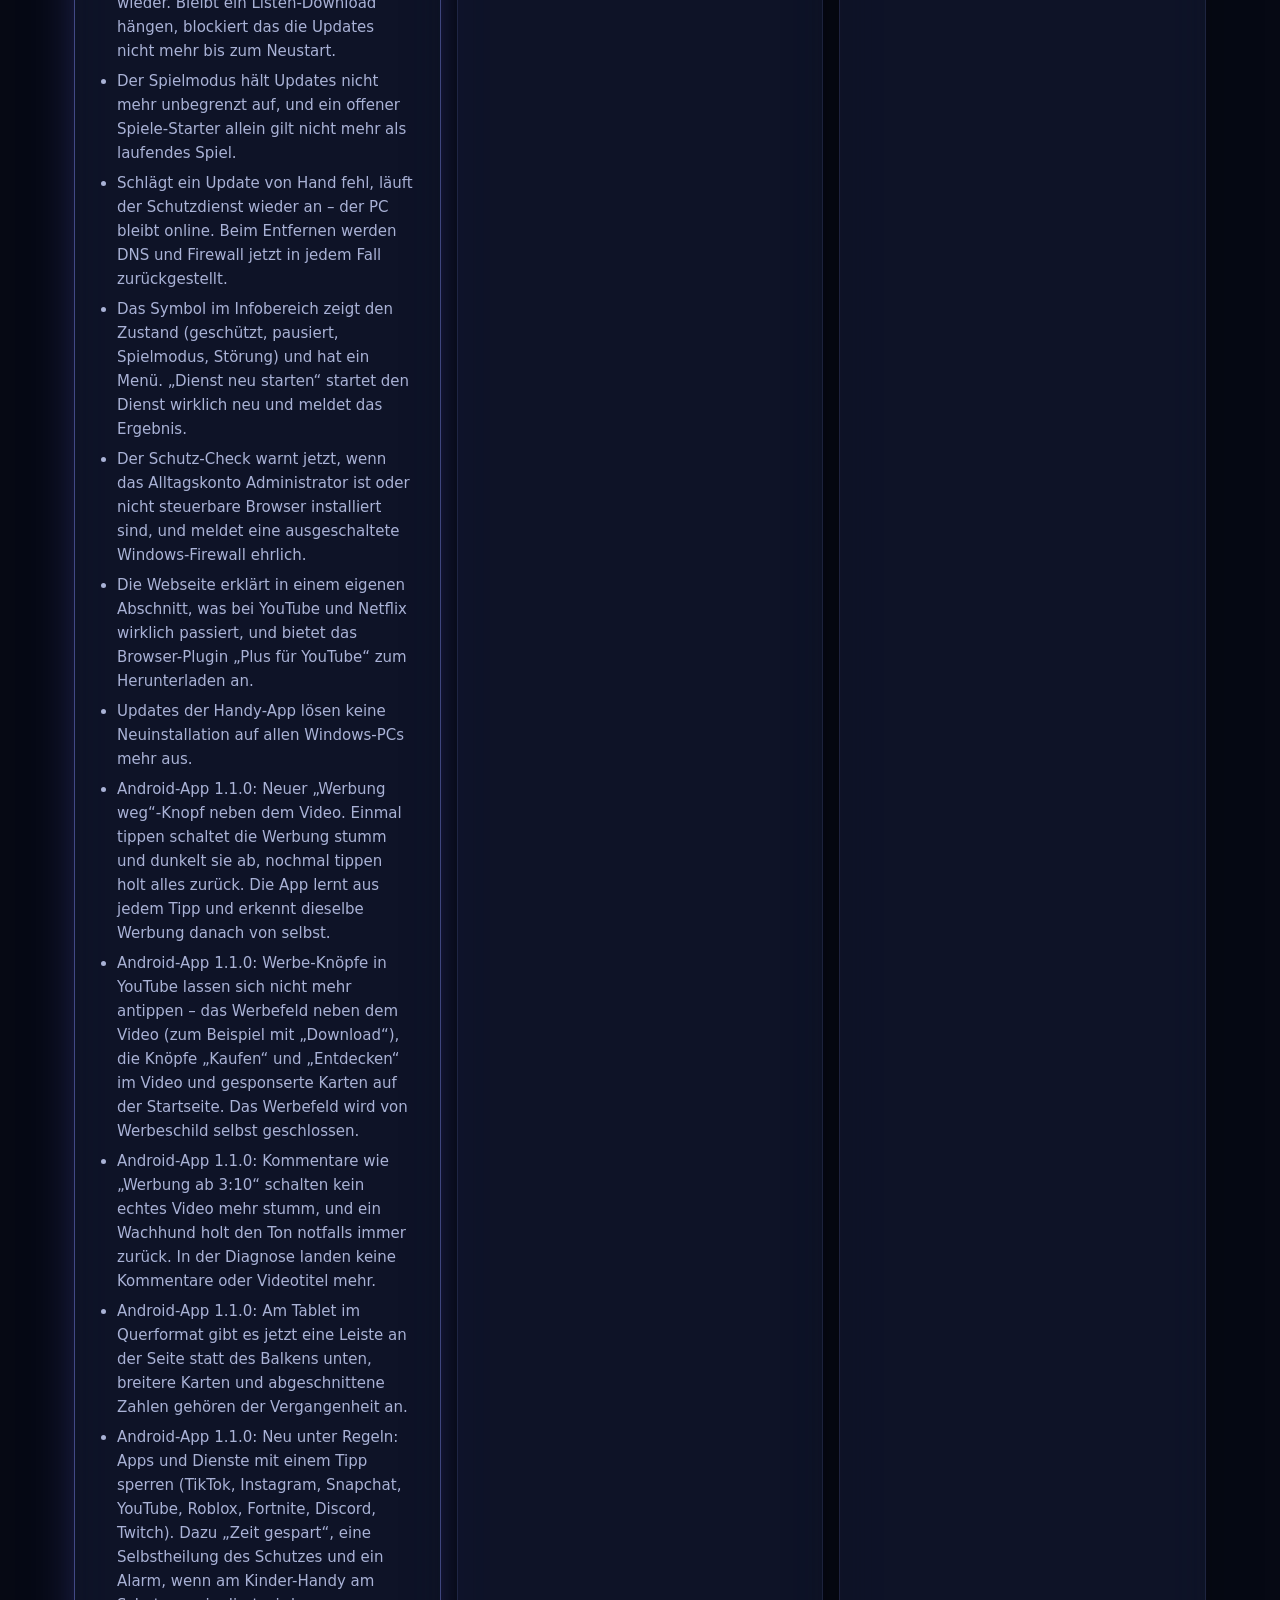
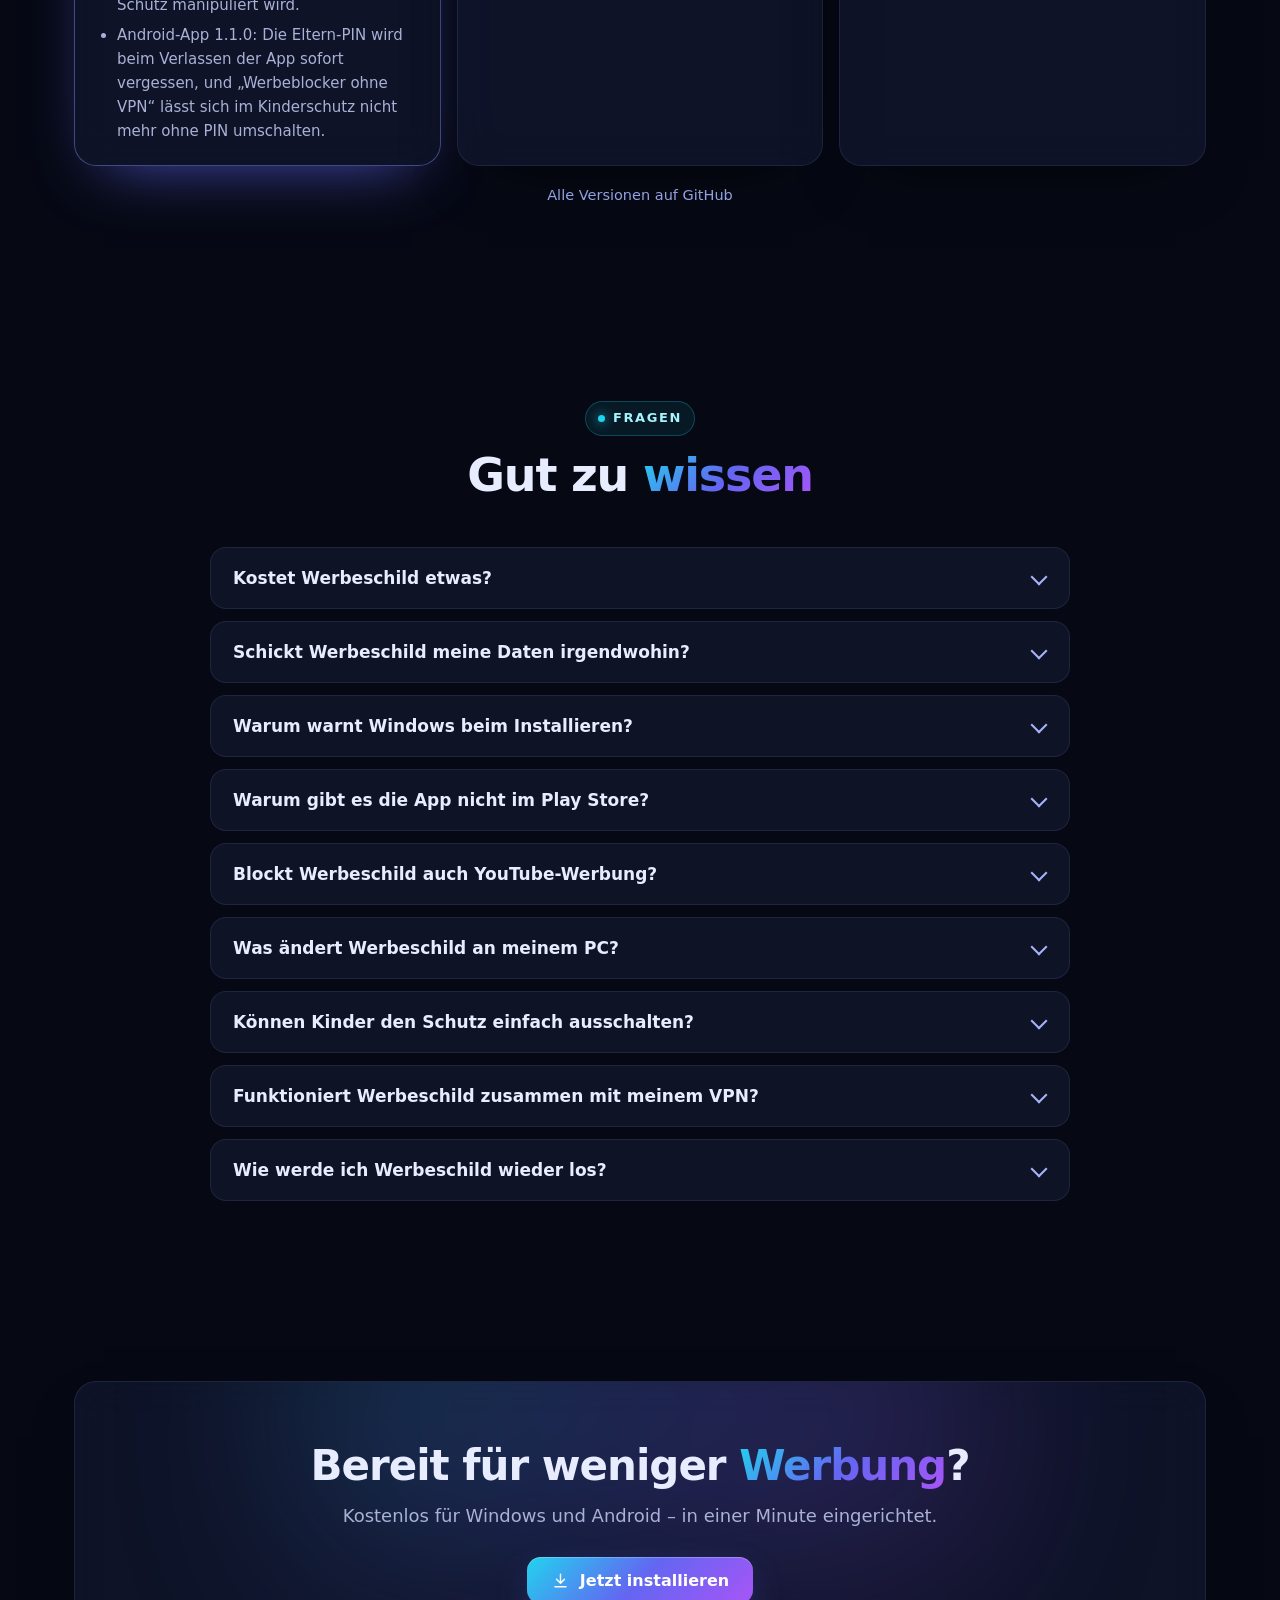
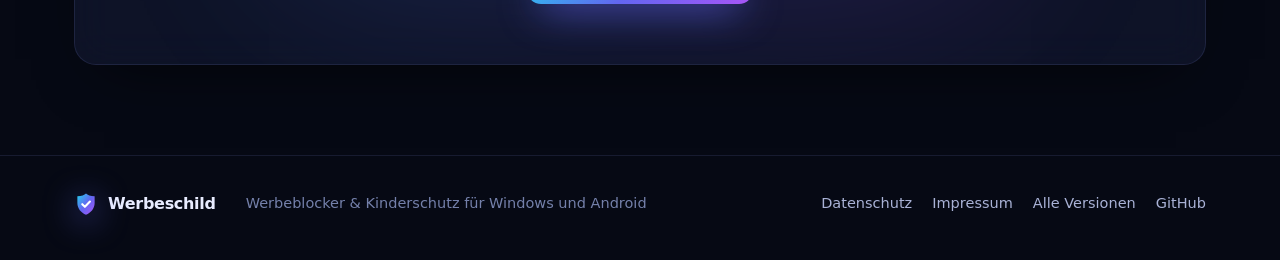
==== commit aed75734: "Webseite aktualisiert" ====
--- a/docs/index.html
+++ b/docs/index.html
@@ -4,7 +4,7 @@
   <meta charset="utf-8">
   <meta name="viewport" content="width=device-width, initial-scale=1">
   <title>Werbeschild – Werbeblocker &amp; Kinderschutz für Windows und Android</title>
-  <meta name="description" content="Werbeschild blockt Werbung, Tracker, Betrugs- und Glücksspielseiten auf dem ganzen PC und Handy – in jedem Browser, jeder App und jedem Spiel. Kostenlos, ohne Konto.">
+  <meta name="description" content="Werbeschild blockt die meiste Werbung, Tracker, Betrugs- und Glücksspielseiten auf dem ganzen PC und Handy – in Browsern, Apps und Spielen. Kostenlos, ohne Konto.">
   <meta name="theme-color" content="#060914">
   <meta property="og:title" content="Werbeschild – Werbung weg. Kinder sicher.">
   <meta property="og:description" content="Kostenloser Werbeblocker und Kinderschutz für Windows und Android.">
@@ -20,8 +20,12 @@
   <link rel="canonical" href="https://mhp3878.github.io/werbeschild/">
   <link rel="alternate" hreflang="de" href="https://mhp3878.github.io/werbeschild/">
   <link rel="alternate" hreflang="en" href="https://mhp3878.github.io/werbeschild/en/">
+  <link rel="alternate" hreflang="x-default" href="https://mhp3878.github.io/werbeschild/">
   <link rel="icon" type="image/png" href="assets/werbeschild.png">
   <link rel="stylesheet" href="assets/site.css">
+  <!-- jsonld:start -->
+  <script type="application/ld+json">{"@context":"https://schema.org","@graph":[{"@type":"SoftwareApplication","name":"Werbeschild","url":"https://mhp3878.github.io/werbeschild/","description":"Werbeschild blockt die meiste Werbung, Tracker, Betrugs- und Glücksspielseiten auf dem ganzen PC und Handy – in Browsern, Apps und Spielen. Kostenlos, ohne Konto.","applicationCategory":"SecurityApplication","operatingSystem":"Windows 10, Windows 11, Android 8+","inLanguage":"de","isAccessibleForFree":true,"offers":{"@type":"Offer","price":"0","priceCurrency":"EUR"}},{"@type":"FAQPage","inLanguage":"de","mainEntity":[{"@type":"Question","name":"Kostet Werbeschild etwas?","acceptedAnswer":{"@type":"Answer","text":"Nein. Werbeschild ist kostenlos, ohne Werbung und ohne Konto."}},{"@type":"Question","name":"Schickt Werbeschild meine Daten irgendwohin?","acceptedAnswer":{"@type":"Answer","text":"Der Filter läuft komplett auf deinem Gerät. Es gibt kein Konto und keine Statistik an uns. Damit Seiten überhaupt laden, fragt jedes Gerät nach Adressen – diese Abfragen schickt Werbeschild verschlüsselt an einen Familien-DNS-Dienst (z. B. AdGuard DNS oder Cloudflare), statt sie unverschlüsselt an deinen Internetanbieter zu geben. Nach Updates fragt Werbeschild bei GitHub. Mehr dazu in der Datenschutzerklärung ."}},{"@type":"Question","name":"Warum warnt Windows beim Installieren?","acceptedAnswer":{"@type":"Answer","text":"Windows und Edge warnen bei Programmen, die neu sind und (noch) kein teures Code-Signatur-Zertifikat haben. In Edge: „…“ → „Beibehalten“ → „Trotzdem beibehalten“. Beim Öffnen der Datei: „Weitere Informationen“ → „Trotzdem ausführen“. Die automatischen Updates sind trotzdem abgesichert: Werbeschild installiert nur Updates, die mit dem eigenen Schlüssel von Werbeschild signiert sind."}},{"@type":"Question","name":"Warum gibt es die App nicht im Play Store?","acceptedAnswer":{"@type":"Answer","text":"Google lässt systemweite Werbeblocker nicht in den Play Store. Deshalb lädst du die App hier herunter; Android fragt dann einmal, ob dein Browser Apps installieren darf."}},{"@type":"Question","name":"Blockt Werbeschild auch YouTube-Werbung?","acceptedAnswer":{"@type":"Answer","text":"Ehrlich: Ganz verhindern lässt sich Werbung in der YouTube-App nicht, weil sie von denselben Servern kommt wie die Videos. Am PC entfernt das Browser-Plugin Plus für YouTube die Werbung im Browser; zusätzlich richtet Werbeschild uBlock Origin (Firefox) bzw. uBlock Origin Lite (Chrome, Edge, Brave) ein. Am Handy schaltet das YouTube-Plugin der Werbeschild-App Werbung in der YouTube-App stumm, dunkelt sie ab und überspringt sie, sobald es geht. Die Einzelheiten stehen bei YouTube \u0026 Netflix ."}},{"@type":"Question","name":"Was ändert Werbeschild an meinem PC?","acceptedAnswer":{"@type":"Answer","text":"Es stellt die DNS-Einstellung auf den eigenen Filter um, legt für die Sperrseite ein lokales Zertifikat an und setzt Browser-Richtlinien (Werbeblocker, im Kinderschutz kein Inkognito-Modus). Die ganze Liste steht bei Was ändert Werbeschild an deinem PC? Beim Deinstallieren wird alles zurückgenommen."}},{"@type":"Question","name":"Können Kinder den Schutz einfach ausschalten?","acceptedAnswer":{"@type":"Answer","text":"Am PC sind im Kinderschutz alle Einstellungen mit der Eltern-PIN gesperrt. Wichtig: Kinder sollten ein normales Windows-Konto ohne Administratorrechte haben – wer Administrator ist, kann alles abschalten. Am Handy lässt Android das VPN in den Einstellungen abschalten. Werbeschild warnt dann, und mit Google Family Link oder „Dauerhaft aktives VPN“ lässt sich das verhindern – die App erklärt, wie."}},{"@type":"Question","name":"Funktioniert Werbeschild zusammen mit meinem VPN?","acceptedAnswer":{"@type":"Answer","text":"Am PC ja: VPN-Apps lassen sich erlauben, und der Gaming-Modus trennt dein VPN beim Spielen automatisch und verbindet es danach wieder. Am Handy läuft immer nur ein VPN gleichzeitig. Ist Werbeschild aus, filtert „Privates DNS“ trotzdem weiter Werbung."}},{"@type":"Question","name":"Wie werde ich Werbeschild wieder los?","acceptedAnswer":{"@type":"Answer","text":"Am PC unter Windows-Einstellungen → Apps → Werbeschild → Deinstallieren (im Kinderschutz mit Eltern-PIN). Alle Änderungen an Windows werden dabei wieder zurückgenommen. Am Handy wie jede andere App."}}]}]}</script>
+  <!-- jsonld:end -->
 </head>
 <body>
   <svg width="0" height="0" aria-hidden="true" style="position:absolute">
@@ -42,6 +46,7 @@
     <symbol id="i-pc" viewBox="0 0 24 24"><rect x="2.5" y="4" width="19" height="12.5" rx="2"/><path d="M8.5 20.5h7M12 16.5v4"/></symbol>
     <symbol id="i-phone" viewBox="0 0 24 24"><rect x="6" y="2" width="12" height="20" rx="2.6"/><path d="M10.5 18.5h3"/></symbol>
     <symbol id="i-github" viewBox="0 0 16 16"><path fill="currentColor" stroke="none" d="M8 0C3.58 0 0 3.58 0 8c0 3.54 2.29 6.53 5.47 7.59.4.07.55-.17.55-.38 0-.19-.01-.82-.01-1.49-2.01.37-2.53-.49-2.69-.94-.09-.23-.48-.94-.82-1.13-.28-.15-.68-.52-.01-.53.63-.01 1.08.58 1.23.82.72 1.21 1.87.87 2.33.66.07-.52.28-.87.51-1.07-1.78-.2-3.64-.89-3.64-3.95 0-.87.31-1.59.82-2.15-.08-.2-.36-1.02.08-2.12 0 0 .67-.21 2.2.82.64-.18 1.32-.27 2-.27.68 0 1.36.09 2 .27 1.53-1.04 2.2-.82 2.2-.82.44 1.1.16 1.92.08 2.12.51.56.82 1.27.82 2.15 0 3.07-1.87 3.75-3.65 3.95.29.25.54.73.54 1.48 0 1.07-.01 1.93-.01 2.2 0 .21.15.46.55.38A8.01 8.01 0 0016 8c0-4.42-3.58-8-8-8z"/></symbol>
+    <symbol id="i-play" viewBox="0 0 24 24"><rect x="2.5" y="5" width="19" height="14" rx="4"/><path d="M10 9.3v5.4l4.8-2.7z"/></symbol>
     <symbol id="i-sparkle" viewBox="0 0 24 24"><path d="M12 3l1.8 5.2L19 10l-5.2 1.8L12 17l-1.8-5.2L5 10l5.2-1.8z"/><path d="M19 15l.8 2.2L22 18l-2.2.8L19 21l-.8-2.2L16 18l2.2-.8z"/></symbol>
   </svg>
 
@@ -51,6 +56,7 @@
       <nav class="nav" aria-label="Hauptmenü">
         <a href="#funktionen">Funktionen</a>
         <a href="#pc-und-handy" class="hide-m">PC &amp; Handy</a>
+        <a href="#youtube" class="hide-m hide-l">YouTube</a>
         <a href="#neuigkeiten" class="hide-m">Neuigkeiten</a>
         <a href="#fragen">Fragen</a>
       </nav>
@@ -67,7 +73,7 @@
         <div>
           <span class="eyebrow"><i></i>Kostenlos · Windows &amp; Android</span>
           <h1>Werbung weg.<br><span class="grad">Kinder sicher.</span></h1>
-          <p class="lead">Werbeschild blockt Werbung, Tracker, Betrugs- und Glücksspielseiten auf dem ganzen PC und Handy – in jedem Browser, jeder App und jedem Spiel. Damit Kinder nicht aus Versehen auf Werbung klicken und etwas kaufen.</p>
+          <p class="lead">Werbeschild blockt die meiste Werbung, Tracker, Betrugs- und Glücksspielseiten auf dem ganzen PC und Handy – in Browsern, Apps und Spielen. Damit Kinder nicht aus Versehen auf Werbung klicken und etwas kaufen.</p>
           <div class="cta">
             <a class="btn primary" href="#installieren"><svg class="i" aria-hidden="true"><use href="#i-download"/></svg>Jetzt installieren</a>
             <a class="btn ghost" href="#funktionen">Was kann Werbeschild?<svg class="i" aria-hidden="true"><use href="#i-arrow"/></svg></a>
@@ -77,6 +83,7 @@
             <li><svg class="i" aria-hidden="true"><use href="#i-check"/></svg>Keine Werbung, kein Tracking</li>
             <li><svg class="i" aria-hidden="true"><use href="#i-check"/></svg>Eltern-PIN</li>
           </ul>
+          <p class="honest">Ehrlich gesagt: Nicht jede Werbung lässt sich blocken. Was bei YouTube und Netflix geht, steht <a href="#youtube">hier</a> – alles Weitere in den <a href="#fragen">Fragen</a>.</p>
         </div>
         <div class="stage reveal">
           <div class="glow"></div>
@@ -156,7 +163,7 @@
         <div class="show flip">
           <div class="reveal">
             <span class="eyebrow"><i></i>Für Android</span>
-            <h3>Auch das Handy <span class="grad">werbefrei</span></h3>
+            <h3>Auch am Handy <span class="grad">weniger Werbung</span></h3>
             <p>Die App filtert über ein kleines lokales VPN nur die Adressabfragen. Dein Internetverkehr läuft über keinen fremden Server und kaum Akku geht dafür drauf.</p>
             <ul class="checks">
               <li><svg class="i" aria-hidden="true"><use href="#i-check"/></svg><span>App-Analyse<small>Welche App wie oft nach Werbe- und Tracking-Servern fragt.</small></span></li>
@@ -175,6 +182,37 @@
       </div>
     </section>
 
+    <!-- ================= YOUTUBE & NETFLIX ================= -->
+    <section id="youtube">
+      <div class="wrap">
+        <div class="sec-head reveal">
+          <span class="eyebrow"><i></i>YouTube &amp; Netflix</span>
+          <h2>Was bei YouTube und Netflix <span class="grad">wirklich geht</span></h2>
+          <p>Dort kommt die Werbung von denselben Servern wie die Videos – ein Filter allein reicht nicht. Deshalb bringt Werbeschild eigene Helfer mit. Das können sie, und das können sie nicht:</p>
+        </div>
+        <div class="yt-grid">
+          <article class="card yt reveal">
+            <h3>YouTube im Browser <span class="tag">PC</span></h3>
+            <p>Das Browser-Plugin <b>Plus für YouTube</b> entfernt die Werbung vor und in den Videos – mit deinem normalen YouTube-Konto. Ändert YouTube etwas, kann kurz wieder Werbung durchkommen, bis das Plugin angepasst ist.</p>
+            <a class="yt-link" href="#installieren">Zum Browser-Plugin<svg class="i" aria-hidden="true"><use href="#i-arrow"/></svg></a>
+          </article>
+          <article class="card yt reveal">
+            <h3>YouTube-App <span class="tag">Android</span></h3>
+            <p>Das YouTube-Plugin der Werbeschild-App schaltet Werbung stumm, dunkelt sie ab und überspringt sie, sobald YouTube es erlaubt. Ganz weg bekommt man Werbung in der YouTube-App nicht.</p>
+          </article>
+          <article class="card yt reveal">
+            <h3>Netflix im Browser <span class="tag">PC</span></h3>
+            <p>Im Abo mit Werbung entfernt das Browser-Plugin die Werbepausen oder spult sie stumm vor.</p>
+          </article>
+          <article class="card yt reveal">
+            <h3>Netflix-App <span class="tag">Android</span></h3>
+            <p>Im Abo mit Werbung werden Werbepausen stumm geschaltet und abgedunkelt. Überspringen lässt Netflix in der App nicht zu.</p>
+          </article>
+        </div>
+        <p class="yt-note reveal"><b>Zwei Dinge heißen „Plus für YouTube“:</b> am PC das Browser-Plugin für Edge, Chrome und Brave (mit deinem YouTube-Konto) und am Handy eine Extra-App, die in der Werbeschild-App steckt (YouTube ohne Google-Konto in einer eigenen, aufgeräumten Ansicht). Zusätzlich richtet Werbeschild am PC uBlock Origin (Firefox) bzw. uBlock Origin Lite (Chrome, Edge, Brave) ein.</p>
+      </div>
+    </section>
+
     <!-- ================= INSTALLIEREN ================= -->
     <section id="installieren" class="install">
       <div class="wrap">
@@ -188,13 +226,22 @@
             <a class="choice" id="pick-win" data-target="win" href="https://github.com/MHP3878/werbeschild/releases/latest/download/Werbeschild-Setup.exe">
               <span class="c-icon"><span class="ring" aria-hidden="true"></span><svg class="i ic-dev" aria-hidden="true"><use href="#i-pc"/></svg><svg class="i ic-arrow" aria-hidden="true"><use href="#i-download"/></svg><svg class="i ic-done" aria-hidden="true"><use href="#i-check"/></svg></span>
               <b>Windows-PC</b>
-              <small>Windows 10 &amp; 11 · ca. 3 MB</small>
+              <small>Windows 10 &amp; 11</small>
+              <small class="meta"><!-- meta-win:start -->Version 1.6.9 &#183; 19.11.2026 &#183; 3,1&#160;MB<!-- meta-win:end --></small>
               <span class="go"><svg class="i" aria-hidden="true"><use href="#i-download"/></svg><span class="go-t">Herunterladen</span></span>
             </a>
             <a class="choice" id="pick-android" data-target="android" href="https://github.com/MHP3878/werbeschild/releases/latest/download/Werbeschild-Android.apk">
               <span class="c-icon"><span class="ring" aria-hidden="true"></span><svg class="i ic-dev" aria-hidden="true"><use href="#i-phone"/></svg><svg class="i ic-arrow" aria-hidden="true"><use href="#i-download"/></svg><svg class="i ic-done" aria-hidden="true"><use href="#i-check"/></svg></span>
               <b>Android-Handy</b>
-              <small>Android 8 oder neuer · unter 1 MB</small>
+              <small>Android 8 oder neuer</small>
+              <small class="meta"><!-- meta-android:start -->Version 1.1.0 &#183; 19.11.2026 &#183; 434&#160;KB<!-- meta-android:end --></small>
+              <span class="go"><svg class="i" aria-hidden="true"><use href="#i-download"/></svg><span class="go-t">Herunterladen</span></span>
+            </a>
+            <a class="choice" id="pick-plus" data-target="plus" href="https://github.com/MHP3878/werbeschild/releases/latest/download/Plus-fuer-YouTube.zip">
+              <span class="c-icon"><span class="ring" aria-hidden="true"></span><svg class="i ic-dev" aria-hidden="true"><use href="#i-play"/></svg><svg class="i ic-arrow" aria-hidden="true"><use href="#i-download"/></svg><svg class="i ic-done" aria-hidden="true"><use href="#i-check"/></svg></span>
+              <b>Plus für YouTube</b>
+              <small>Browser-Plugin für den PC</small>
+              <small class="meta"><!-- meta-plus:start -->Version 0.5.0 &#183; 19.11.2026 &#183; 51&#160;KB<!-- meta-plus:end --></small>
               <span class="go"><svg class="i" aria-hidden="true"><use href="#i-download"/></svg><span class="go-t">Herunterladen</span></span>
             </a>
             <div class="choice off" aria-disabled="true">
@@ -207,27 +254,52 @@
 
           <div class="guide" id="guide-win" data-guide="win">
             <h4><svg class="i" aria-hidden="true"><use href="#i-check"/></svg>So geht’s weiter am PC</h4>
-            <ol class="steps">
+            <ol class="steps five">
+              <li><b>Download behalten</b>Meldet Edge „… wird nicht häufig heruntergeladen“: auf die drei Punkte „…“ → „Beibehalten“ → „Mehr anzeigen“ → „Trotzdem beibehalten“.</li>
               <li><b>Datei öffnen</b>„Werbeschild-Setup.exe“ aus den Downloads starten.</li>
               <li><b>Windows-Hinweis</b>Bei „Der Computer wurde durch Windows geschützt“: „Weitere Informationen“ → „Trotzdem ausführen“.</li>
               <li><b>Modus wählen</b>„Kinderschutz“ mit Eltern-PIN oder „Standard“ für Erwachsene – dann „Installieren“.</li>
               <li><b>Fertig</b>Der Schutz läuft sofort. Updates kommen ab jetzt von selbst.</li>
             </ol>
             <p class="note"><svg class="i" aria-hidden="true"><use href="#i-alert"/></svg><span>Zum Installieren braucht Windows Administratorrechte. Für Kinder am besten ein normales Windows-Benutzerkonto ohne Administratorrechte anlegen – dann können sie den Schutz nicht abschalten.</span></p>
-            <p class="again">Download hat nicht gestartet? <a href="https://github.com/MHP3878/werbeschild/releases/latest/download/Werbeschild-Setup.exe">Noch einmal versuchen</a></p>
+            <p class="again">Download startet nicht? <a href="https://github.com/MHP3878/werbeschild/releases/latest/download/Werbeschild-Setup.exe">Noch einmal versuchen</a></p>
           </div>
 
           <div class="guide" id="guide-android" data-guide="android">
             <h4><svg class="i" aria-hidden="true"><use href="#i-check"/></svg>So geht’s weiter am Handy</h4>
             <ol class="steps">
-              <li><b>Datei öffnen</b>Auf die fertige Datei „Werbeschild-Android.apk“ tippen.</li>
+              <li><b>Datei öffnen</b>Warnt der Browser „Datei kann schädlich sein“: „Trotzdem herunterladen“. Dann auf „Werbeschild-Android.apk“ tippen.</li>
               <li><b>Erlauben</b>Android fragt einmal: „Unbekannte Apps installieren“ für deinen Browser erlauben.</li>
-              <li><b>Installieren</b>„Installieren“ tippen, App öffnen und Modus wählen.</li>
-              <li><b>VPN bestätigen</b>Die Anfrage für das lokale VPN bestätigen – fertig.</li>
+              <li><b>Installieren</b>„Installieren“ tippen. Fragt Google Play Protect nach, die App prüfen lassen und danach installieren.</li>
+              <li><b>VPN bestätigen</b>App öffnen, Modus wählen und die Anfrage für das lokale VPN bestätigen – fertig.</li>
             </ol>
-            <p class="note"><svg class="i" aria-hidden="true"><use href="#i-alert"/></svg><span>Google erlaubt systemweite Werbeblocker nicht im Play Store – deshalb gibt es die App hier direkt. Neue Versionen lädst du einfach wieder hier herunter und installierst sie über die alte.</span></p>
-            <p class="again">Download hat nicht gestartet? <a href="https://github.com/MHP3878/werbeschild/releases/latest/download/Werbeschild-Android.apk">Noch einmal versuchen</a></p>
-          </div>
+            <p class="note"><svg class="i" aria-hidden="true"><use href="#i-alert"/></svg><span>Google erlaubt systemweite Werbeblocker nicht im Play Store – deshalb gibt es die App hier direkt. Neue Versionen findet die App selbst und installiert sie mit einem Tipp.</span></p>
+            <p class="again">Download startet nicht? <a href="https://github.com/MHP3878/werbeschild/releases/latest/download/Werbeschild-Android.apk">Noch einmal versuchen</a></p>
+          </div>
+
+          <div class="guide" id="guide-plus" data-guide="plus">
+            <h4><svg class="i" aria-hidden="true"><use href="#i-check"/></svg>So geht’s weiter im Browser am PC</h4>
+            <ol class="steps">
+              <li><b>ZIP entpacken</b>Rechtsklick auf „Plus-fuer-YouTube.zip“ → „Alle extrahieren“. Den Ordner danach nicht löschen.</li>
+              <li><b>Erweiterungen öffnen</b>In die Adresszeile tippen: <code>edge://extensions</code> (Edge) oder <code>chrome://extensions</code> (Chrome, Brave).</li>
+              <li><b>Entwicklermodus an</b>Auf der Seite den Schalter „Entwicklermodus“ einschalten.</li>
+              <li><b>Ordner laden</b>„Entpackte Erweiterung laden“ klicken und den entpackten Ordner wählen – fertig.</li>
+            </ol>
+            <p class="note"><svg class="i" aria-hidden="true"><use href="#i-alert"/></svg><span>Das ist umständlicher als üblich, weil das Plugin noch nicht im Browser-Store steht – sobald es dort ist, genügt ein Klick. Bis dahin erinnert der Browser beim Start an den Entwicklermodus, und neue Versionen lädst du hier wieder herunter. Für Edge, Chrome und Brave; für Firefox gibt es das Plugin noch nicht.</span></p>
+            <p class="again">Download startet nicht? <a href="https://github.com/MHP3878/werbeschild/releases/latest/download/Plus-fuer-YouTube.zip">Noch einmal versuchen</a></p>
+          </div>
+        </div>
+        <div class="card changes reveal" id="aenderungen">
+          <h3>Was ändert Werbeschild an deinem PC?</h3>
+          <p>Damit der Schutz in allen Programmen wirkt, stellt Werbeschild beim Installieren ein paar Dinge in Windows um. Hier steht alles – ohne Kleingedrucktes:</p>
+          <ul class="checks">
+            <li><svg class="i" aria-hidden="true"><use href="#i-check"/></svg><span>DNS-Einstellung<small>Alle Netzwerkverbindungen fragen zuerst den Werbeschild-Filter auf deinem PC. Erlaubte Anfragen gehen verschlüsselt weiter.</small></span></li>
+            <li><svg class="i" aria-hidden="true"><use href="#i-check"/></svg><span>Eigenes Zertifikat nur für diesen PC<small>Damit die Sperrseite auch bei https-Adressen ohne Browser-Warnung erscheint, legt Werbeschild ein lokales Zertifikat im Windows-Zertifikatsspeicher an. Der Schlüssel dazu verlässt deinen PC nie.</small></span></li>
+            <li><svg class="i" aria-hidden="true"><use href="#i-check"/></svg><span>Browser-Richtlinien<small>Chrome, Edge, Brave und Firefox bekommen einen Werbeblocker (uBlock Origin bzw. uBlock Origin Lite) und nutzen keinen eigenen DNS mehr. Im Kinderschutz zusätzlich: Inkognito-Modus aus, sichere Suche an.</small></span></li>
+            <li><svg class="i" aria-hidden="true"><use href="#i-check"/></svg><span>Firewall-Regeln im Kinderschutz<small>Fremde DNS-Server werden gesperrt, damit sich der Filter nicht umgehen lässt.</small></span></li>
+            <li><svg class="i" aria-hidden="true"><use href="#i-check"/></svg><span>Windows-Werbung aus<small>App-Vorschläge, Werbe-ID und Tipps von Windows werden abgeschaltet.</small></span></li>
+            <li><svg class="i" aria-hidden="true"><use href="#i-check"/></svg><span>Alles lässt sich zurücknehmen<small>Vor jeder Änderung sichert Werbeschild den alten Stand. Beim Deinstallieren wird alles wieder so, wie es war – auch das Zertifikat verschwindet.</small></span></li>
+          </ul>
         </div>
         <div class="more-links">
           <a class="btn ghost small" href="https://github.com/MHP3878/werbeschild"><svg class="i" aria-hidden="true"><use href="#i-github"/></svg>Projekt auf GitHub</a>
@@ -246,9 +318,9 @@
         </div>
         <!-- neuigkeiten:start -->
         <div class="news">
-          <article class="card news-item reveal"><div class="news-head"><b>Version 1.6.8<span class="news-new">NEU</span></b><span>16. November 2026</span></div><ul><li>Android-App 1.0.10: Unter „YouTube ohne Werbung“ steht jetzt zuerst das Plugin f&#252;r die normale YouTube-App (mit eigenem Konto). Plus f&#252;r YouTube ist darunter als Extra-App ohne Konto erkl&#228;rt.</li></ul></article>
+          <article class="card news-item reveal"><div class="news-head"><b>Version 1.6.9<span class="news-new">NEU</span></b><span>19. November 2026</span></div><ul><li>Auf der &#220;bersicht steht jetzt oben „Seite geht nicht?“: Seiten, die gerade eben gesperrt wurden, mit einem Knopf zum Erlauben. Der Ring am Schild zeigt den echten Zustand, und bei einer Pause l&#228;uft er sichtbar ab.</li><li>„Erlauben“, „Sperren“ und Listen-Schalter lassen sich 8 Sekunden lang mit „R&#252;ckg&#228;ngig“ zur&#252;cknehmen. Neu unter Einstellungen: „Gro&#223;e Schrift“ in drei Stufen.</li><li>Die Eltern-PIN wird jetzt sofort vergessen, sobald das Fenster geschlossen wird. Falsche PIN-Eingaben werden gez&#228;hlt und &#252;berstehen einen Neustart des PCs – vorher gab es nach jedem Neustart wieder neue Versuche.</li><li>Router-Adressen wie „fritz.box“ &#246;ffnen wieder. Bleibt ein Listen-Download h&#228;ngen, blockiert das die Updates nicht mehr bis zum Neustart.</li><li>Der Spielmodus h&#228;lt Updates nicht mehr unbegrenzt auf, und ein offener Spiele-Starter allein gilt nicht mehr als laufendes Spiel.</li><li>Schl&#228;gt ein Update von Hand fehl, l&#228;uft der Schutzdienst wieder an – der PC bleibt online. Beim Entfernen werden DNS und Firewall jetzt in jedem Fall zur&#252;ckgestellt.</li><li>Das Symbol im Infobereich zeigt den Zustand (gesch&#252;tzt, pausiert, Spielmodus, St&#246;rung) und hat ein Men&#252;. „Dienst neu starten“ startet den Dienst wirklich neu und meldet das Ergebnis.</li><li>Der Schutz-Check warnt jetzt, wenn das Alltagskonto Administrator ist oder nicht steuerbare Browser installiert sind, und meldet eine ausgeschaltete Windows-Firewall ehrlich.</li><li>Die Webseite erkl&#228;rt in einem eigenen Abschnitt, was bei YouTube und Netflix wirklich passiert, und bietet das Browser-Plugin „Plus f&#252;r YouTube“ zum Herunterladen an.</li><li>Updates der Handy-App l&#246;sen keine Neuinstallation auf allen Windows-PCs mehr aus.</li><li>Android-App 1.1.0: Neuer „Werbung weg“-Knopf neben dem Video. Einmal tippen schaltet die Werbung stumm und dunkelt sie ab, nochmal tippen holt alles zur&#252;ck. Die App lernt aus jedem Tipp und erkennt dieselbe Werbung danach von selbst.</li><li>Android-App 1.1.0: Werbe-Kn&#246;pfe in YouTube lassen sich nicht mehr antippen – das Werbefeld neben dem Video (zum Beispiel mit „Download“), die Kn&#246;pfe „Kaufen“ und „Entdecken“ im Video und gesponserte Karten auf der Startseite. Das Werbefeld wird von Werbeschild selbst geschlossen.</li><li>Android-App 1.1.0: Kommentare wie „Werbung ab 3:10“ schalten kein echtes Video mehr stumm, und ein Wachhund holt den Ton notfalls immer zur&#252;ck. In der Diagnose landen keine Kommentare oder Videotitel mehr.</li><li>Android-App 1.1.0: Am Tablet im Querformat gibt es jetzt eine Leiste an der Seite statt des Balkens unten, breitere Karten und abgeschnittene Zahlen geh&#246;ren der Vergangenheit an.</li><li>Android-App 1.1.0: Neu unter Regeln: Apps und Dienste mit einem Tipp sperren (TikTok, Instagram, Snapchat, YouTube, Roblox, Fortnite, Discord, Twitch). Dazu „Zeit gespart“, eine Selbstheilung des Schutzes und ein Alarm, wenn am Kinder-Handy am Schutz manipuliert wird.</li><li>Android-App 1.1.0: Die Eltern-PIN wird beim Verlassen der App sofort vergessen, und „Werbeblocker ohne VPN“ l&#228;sst sich im Kinderschutz nicht mehr ohne PIN umschalten.</li></ul></article>
+          <article class="card news-item reveal"><div class="news-head"><b>Version 1.6.8</b><span>16. November 2026</span></div><ul><li>Android-App 1.0.10: Unter „YouTube ohne Werbung“ steht jetzt zuerst das Plugin f&#252;r die normale YouTube-App (mit eigenem Konto). Plus f&#252;r YouTube ist darunter als Extra-App ohne Konto erkl&#228;rt.</li></ul></article>
           <article class="card news-item reveal"><div class="news-head"><b>Version 1.6.7</b><span>15. November 2026</span></div><ul><li>Android-App 1.0.9: Werbepausen, die sich nicht &#252;berspringen lassen (Netflix, YouTube vor dem „&#220;berspringen“), sind jetzt dezent – abgedunkelt mit kleinem Hinweis oben statt gro&#223;em Bild. Umschaltbar unter „YouTube ohne Werbung“.</li></ul></article>
-          <article class="card news-item reveal"><div class="news-head"><b>Version 1.6.6</b><span>15. November 2026</span></div><ul><li>Android-App 1.0.8: Das Plugin hilft jetzt auch bei Netflix (Abo mit Werbung) – die Werbung wird stumm geschaltet und mit dem Werbeschild-Bild verdeckt, bis sie vorbei ist. &#220;berspringen l&#228;sst Netflix nicht zu.</li></ul></article>
         </div>
         <p class="news-more"><a href="https://github.com/MHP3878/werbeschild/releases">Alle Versionen auf GitHub</a></p>
         <!-- neuigkeiten:end -->
@@ -269,14 +341,15 @@
             <p>Damit Seiten überhaupt laden, fragt jedes Gerät nach Adressen – diese Abfragen schickt Werbeschild <b>verschlüsselt</b> an einen Familien-DNS-Dienst (z. B. AdGuard DNS oder Cloudflare), statt sie unverschlüsselt an deinen Internetanbieter zu geben. Nach Updates fragt Werbeschild bei GitHub. Mehr dazu in der <a href="datenschutz.html">Datenschutzerklärung</a>.</p>
           </div></details>
           <details class="reveal"><summary>Warum warnt Windows beim Installieren?</summary><div class="a">
-            <p>Windows warnt bei Programmen, die (noch) kein teures Code-Signatur-Zertifikat haben. Klicke auf „Weitere Informationen“ und dann auf „Trotzdem ausführen“.</p>
+            <p>Windows und Edge warnen bei Programmen, die neu sind und (noch) kein teures Code-Signatur-Zertifikat haben. In Edge: „…“ → „Beibehalten“ → „Trotzdem beibehalten“. Beim Öffnen der Datei: „Weitere Informationen“ → „Trotzdem ausführen“.</p>
             <p>Die automatischen Updates sind trotzdem abgesichert: Werbeschild installiert nur Updates, die mit dem eigenen Schlüssel von Werbeschild signiert sind.</p>
           </div></details>
           <details class="reveal"><summary>Warum gibt es die App nicht im Play Store?</summary><div class="a"><p>Google lässt systemweite Werbeblocker nicht in den Play Store. Deshalb lädst du die App hier herunter; Android fragt dann einmal, ob dein Browser Apps installieren darf.</p></div></details>
           <details class="reveal"><summary>Blockt Werbeschild auch YouTube-Werbung?</summary><div class="a">
-            <p>Ehrlich: In der YouTube-App kann das kein Werbeblocker dieser Art, weil die Werbung von denselben Servern kommt wie die Videos.</p>
-            <p>Im Browser am PC hilft Werbeschild nach: In Firefox richtet es uBlock Origin ein, das auch YouTube-Werbung entfernt. In Chrome, Edge und Brave kommt uBlock Origin Lite dazu – das schafft YouTube-Werbung nur teilweise. Am Handy gibt es <b>Werbeschild Video</b>: YouTube ganz ohne Werbung, mit eigenem App-Symbol. Und in der echten YouTube-App schaltet das YouTube-Plugin Werbung stumm, verdeckt sie und überspringt sie, sobald es geht.</p>
-          </div></details>
+            <p>Ehrlich: Ganz verhindern lässt sich Werbung in der YouTube-App nicht, weil sie von denselben Servern kommt wie die Videos.</p>
+            <p>Am PC entfernt das Browser-Plugin <b>Plus für YouTube</b> die Werbung im Browser; zusätzlich richtet Werbeschild uBlock Origin (Firefox) bzw. uBlock Origin Lite (Chrome, Edge, Brave) ein. Am Handy schaltet das YouTube-Plugin der Werbeschild-App Werbung in der YouTube-App stumm, dunkelt sie ab und überspringt sie, sobald es geht. Die Einzelheiten stehen bei <a href="#youtube">YouTube &amp; Netflix</a>.</p>
+          </div></details>
+          <details class="reveal"><summary>Was ändert Werbeschild an meinem PC?</summary><div class="a"><p>Es stellt die DNS-Einstellung auf den eigenen Filter um, legt für die Sperrseite ein lokales Zertifikat an und setzt Browser-Richtlinien (Werbeblocker, im Kinderschutz kein Inkognito-Modus). Die ganze Liste steht bei <a href="#aenderungen">Was ändert Werbeschild an deinem PC?</a> Beim Deinstallieren wird alles zurückgenommen.</p></div></details>
           <details class="reveal"><summary>Können Kinder den Schutz einfach ausschalten?</summary><div class="a">
             <p>Am PC sind im Kinderschutz alle Einstellungen mit der Eltern-PIN gesperrt. Wichtig: Kinder sollten ein normales Windows-Konto ohne Administratorrechte haben – wer Administrator ist, kann alles abschalten.</p>
             <p>Am Handy lässt Android das VPN in den Einstellungen abschalten. Werbeschild warnt dann, und mit Google Family Link oder „Dauerhaft aktives VPN“ lässt sich das verhindern – die App erklärt, wie.</p>
@@ -314,6 +387,7 @@
     </div>
   </footer>
 
+  <div class="m-bar" id="mBar"><a class="btn primary" href="#installieren"><svg class="i" aria-hidden="true"><use href="#i-download"/></svg>Installieren</a></div>
   <div class="toast" id="toast" role="status" aria-live="polite"><svg class="i" aria-hidden="true"><use href="#i-download"/></svg><span id="toastText">Download startet …</span></div>
   <script src="assets/site.js"></script>
 </body>
--- a/docs/assets/site.css
+++ b/docs/assets/site.css
@@ -147,7 +147,7 @@
 .picker { max-width: 980px; margin: 0 auto; padding: 34px; }
 .picker h3 { text-align: center; font: 700 22px var(--font-display); margin: 0 0 6px; }
 .picker > p { text-align: center; color: var(--text-2); margin: 0 0 26px; }
-.choices { display: grid; grid-template-columns: repeat(3, 1fr); gap: 16px; }
+.choices { display: grid; grid-template-columns: repeat(4, 1fr); gap: 14px; }
 .choice {
   position: relative; display: flex; flex-direction: column; align-items: center; text-align: center; gap: 8px; padding: 30px 20px 24px;
   border-radius: 20px; border: 1.5px solid var(--stroke-2); background: rgba(10, 14, 32, .55); color: var(--text); cursor: pointer;
@@ -157,7 +157,7 @@
 .choice.active { border-color: transparent; background: linear-gradient(rgba(14, 18, 40, .92), rgba(14, 18, 40, .92)) padding-box, var(--grad) border-box; box-shadow: 0 24px 60px -24px rgba(139, 92, 246, .95); }
 .choice .c-icon { width: 74px; height: 74px; border-radius: 22px; display: grid; place-items: center; background: var(--grad); box-shadow: 0 14px 34px -10px rgba(99, 102, 241, .9); margin-bottom: 8px; }
 .choice .c-icon svg.i { width: 36px; height: 36px; color: #fff; stroke-width: 1.7; }
-.choice b { font: 700 21px var(--font-display); }
+.choice b { font: 700 20px var(--font-display); }
 .choice small { color: var(--text-2); font-size: 14px; }
 .choice .go { margin-top: 10px; display: inline-flex; align-items: center; gap: 8px; font-weight: 700; color: #c7d2fe; font-size: 15px; }
 .choice .go svg.i { width: 18px; height: 18px; }
@@ -292,7 +292,33 @@
   .spark { display: none; }
 }
 
+/* ---------- honest note, YouTube & Netflix, "what changes on your PC" ---------- */
+.honest { margin: 20px 0 0; max-width: 560px; font-size: 14.5px; color: var(--text-3); }
+.yt-grid { display: grid; grid-template-columns: 1fr 1fr; gap: 18px; max-width: 980px; margin: 0 auto; }
+.yt { padding: 24px 26px; }
+.yt h3 { font: 700 19px/1.3 var(--font-display); margin: 0 0 8px; }
+.yt p { color: var(--text-2); margin: 0; font-size: 15.5px; }
+.yt-link { display: inline-flex; align-items: center; gap: 6px; margin-top: 12px; font-weight: 700; font-size: 15px; }
+.yt-link svg.i { width: 17px; height: 17px; }
+.yt-note { max-width: 980px; margin: 20px auto 0; padding: 16px 20px; border-radius: 16px; border: 1px solid var(--stroke); background: rgba(148, 163, 255, .05); color: var(--text-2); font-size: 15px; }
+.yt-note b { color: var(--text); }
+.choice small.meta { color: var(--text-3); font-size: 12.5px; line-height: 1.35; }
+.changes { max-width: 980px; margin: 22px auto 0; padding: 30px 34px; }
+.changes h3 { font: 700 22px var(--font-display); margin: 0 0 8px; }
+.changes > p { color: var(--text-2); margin: 0 0 22px; }
+.changes .checks { grid-template-columns: 1fr 1fr; gap: 16px 30px; }
+.steps.five { grid-template-columns: repeat(5, 1fr); }
+.guide.is-open .steps li:nth-child(5) { animation-delay: .32s; }
+.steps code { font: 600 13px ui-monospace, Consolas, "Cascadia Mono", monospace; color: #c7d2fe; overflow-wrap: anywhere; }
+
+/* ---------- phones: "Installieren" always within reach ---------- */
+.m-bar { display: none; }
+
 /* ---------- responsive ---------- */
+@media (max-width: 1140px) {
+  .nav a.hide-l { display: none; }   /* the header must never get wider than the window */
+  .top .wrap { gap: 20px; }
+}
 @media (max-width: 980px) {
   .hero { padding-top: 54px; }
   .hero .wrap { grid-template-columns: 1fr; gap: 70px; }
@@ -300,24 +326,40 @@
   .features { grid-template-columns: 1fr 1fr; }
   .show, .show.flip { grid-template-columns: 1fr; gap: 36px; }
   .show.flip .show-media { order: 0; }
-  .steps { grid-template-columns: 1fr 1fr; }
+  .choices { grid-template-columns: 1fr 1fr; }
+  .steps, .steps.five { grid-template-columns: 1fr 1fr; }
   .nav a.hide-m { display: none; }
   .news { grid-template-columns: 1fr; }
 }
 @media (max-width: 680px) {
   .wrap { padding: 0 16px; }
-  .top .wrap { gap: 12px; }
+  .top .wrap { gap: 10px; }
   .nav { display: none; }
   .top .gh-btn span { display: none; }
-  .top .gh-btn { padding: 10px 11px; }
-  .top .btn { margin-left: auto; }
+  .top .gh-btn { padding: 10px 11px; margin-left: 0; }
+  .top .lang { margin-left: auto; }
+  .top .btn.primary { display: none; }   /* the bar at the bottom takes over - the header never gets wider than the phone */
   section { padding: 64px 0; }
   .features { grid-template-columns: 1fr; }
   .choices { grid-template-columns: 1fr; }
   .picker { padding: 22px 16px; }
-  .steps { grid-template-columns: 1fr; }
-  .phone { width: 38%; right: 0; bottom: -30px; }
+  .steps, .steps.five { grid-template-columns: 1fr; }
+  .yt-grid { grid-template-columns: 1fr; }
+  .changes { padding: 24px 18px; }
+  .changes .checks { grid-template-columns: 1fr; }
+  .phone { width: 38%; min-width: 118px; right: 0; bottom: -30px; }
+  .demo-note { max-width: 56%; }
   .window { transform: none; }
   .cta .btn { flex: 1 1 100%; }
   footer nav { margin-left: 0; }
-}
+  body { padding-bottom: 74px; }
+  .m-bar {
+    display: block; position: fixed; left: 0; right: 0; bottom: 0; z-index: 60; padding: 10px 16px calc(10px + env(safe-area-inset-bottom, 0px));
+    background: rgba(6, 9, 20, .9); backdrop-filter: blur(16px); -webkit-backdrop-filter: blur(16px); border-top: 1px solid var(--stroke);
+    transition: transform .3s ease;
+  }
+  .m-bar .btn { width: 100%; padding: 13px 20px; }
+  .m-bar.away { transform: translateY(110%); }
+  .toast { bottom: 88px; }
+}
+@media (max-width: 680px) and (prefers-reduced-motion: reduce) { .m-bar { transition: none; } }
